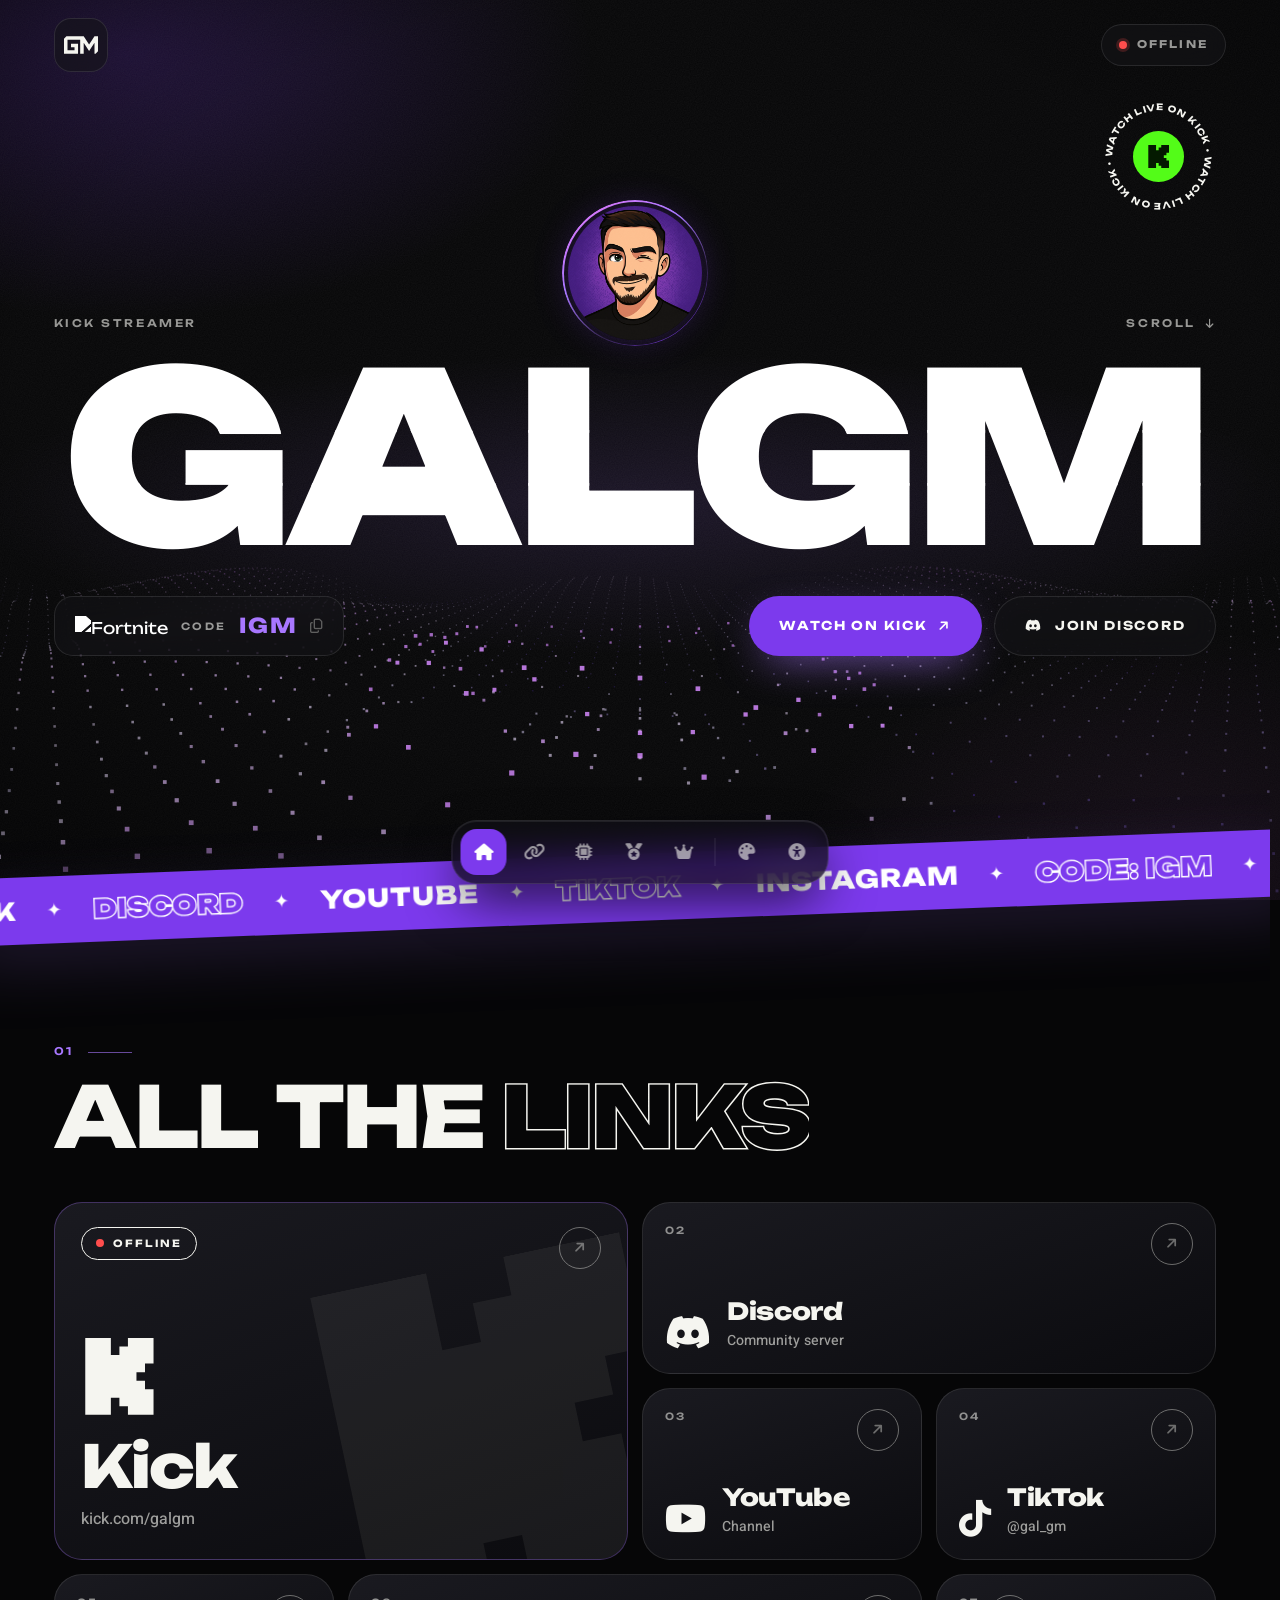
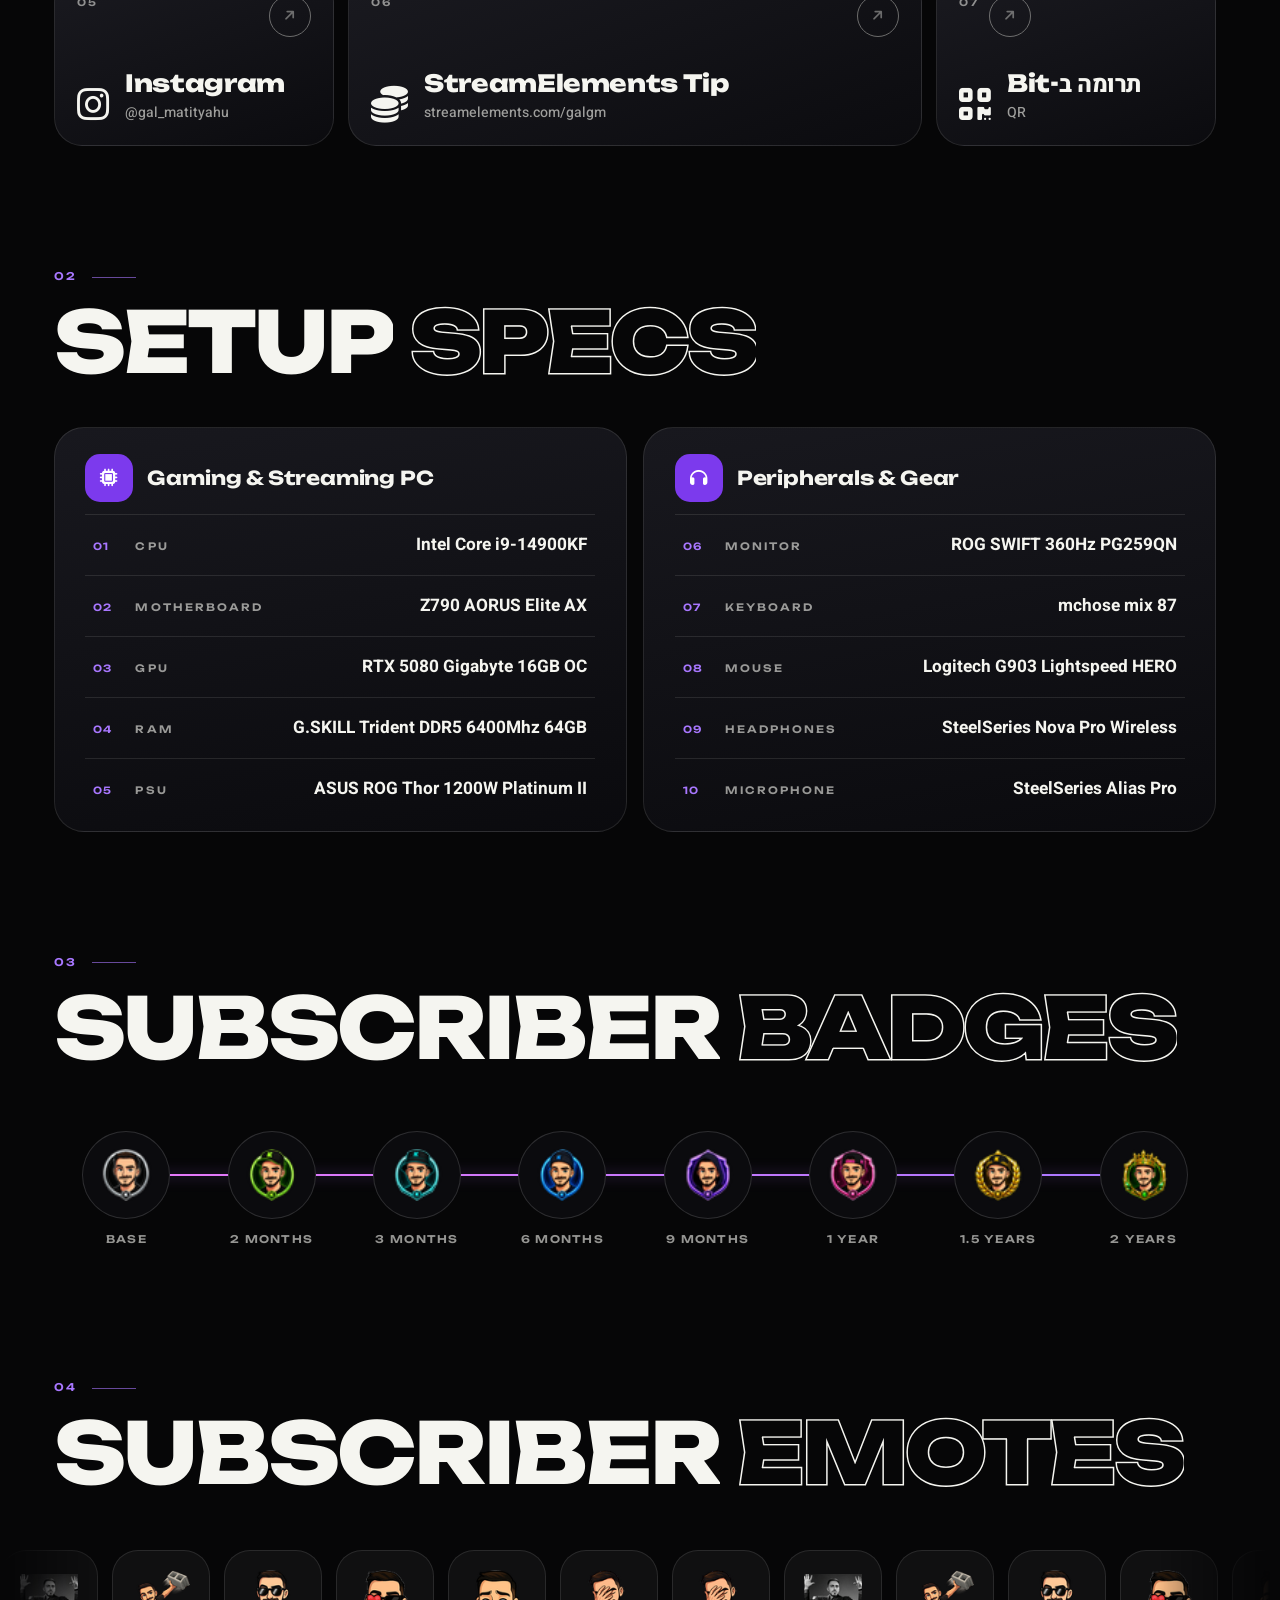
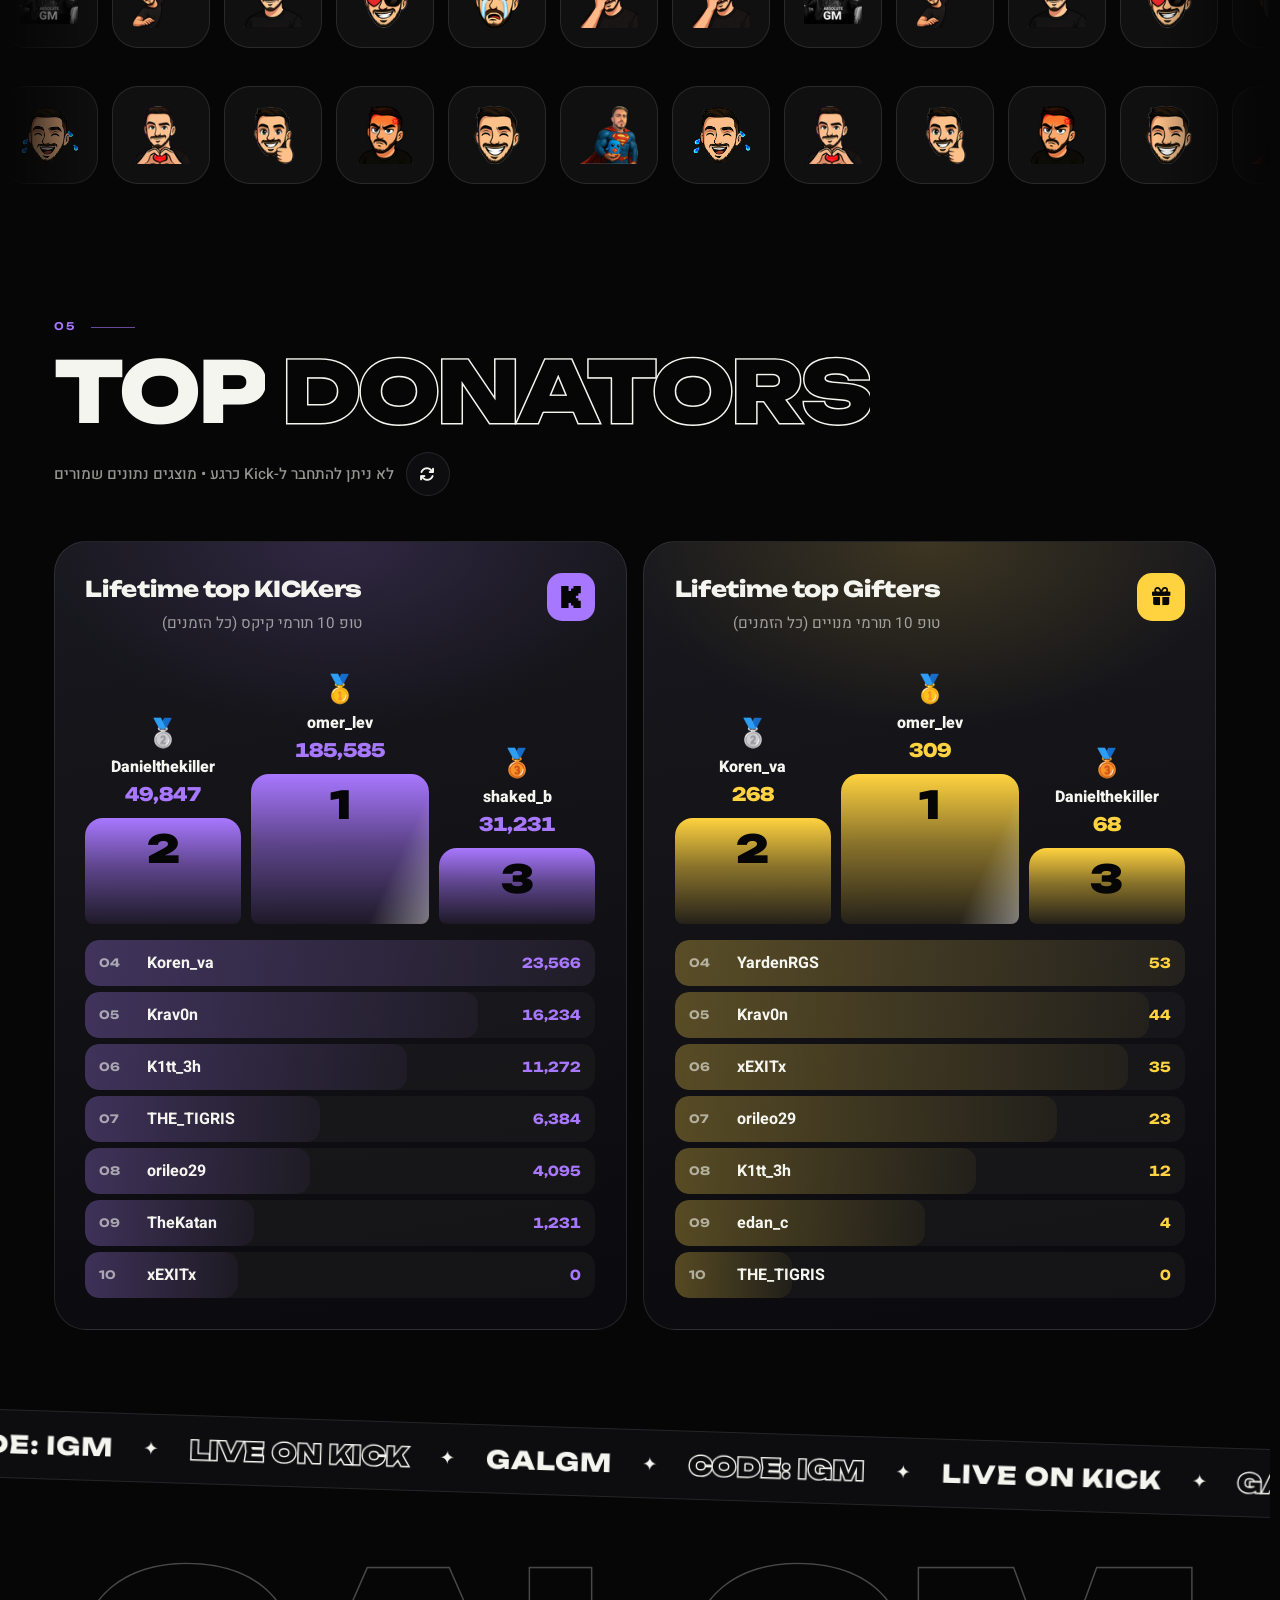
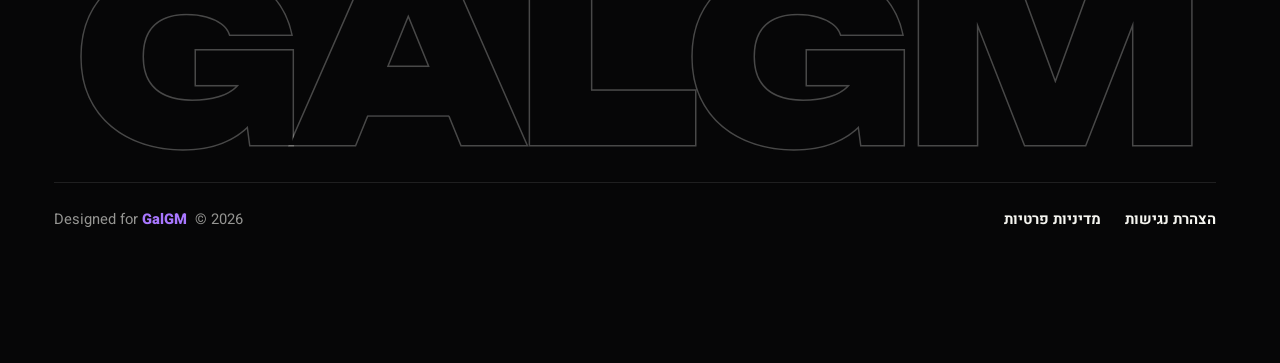
==== index.html @ 5b5a0e8a "Use Kick's green for the spinning Kick badge The badge core and its hover color now use the same Kic" ====
<!DOCTYPE html>
<html lang="he" dir="ltr">
<head>
<meta charset="UTF-8">
<meta name="viewport" content="width=device-width, initial-scale=1.0, viewport-fit=cover">
<title>GalGM Links</title>
<meta name="description" content="כל הקישורים של GalGM במקום אחד: Kick, Discord, YouTube, TikTok, Instagram, תרומות, ה-Setup וטבלת התורמים.">
<meta name="theme-color" content="#060607">
<script>
/* קובע לפני הציור הראשון איזו פתיחה תוצג:
   full  – פתיחה מלאה (כניסה ראשונה בסשן, או ‎?intro‎ בכתובת)
   quick – כניסה מהירה (חזרה לדף באותו סשן)
   none  – בלי פתיחה (עצירת אנימציות / הפחתת תנועה, או ‎?nointro‎ בכתובת) */
(function () {
  var d = document.documentElement, mode = 'full';
  try {
    var q = location.search;
    // ב-Windows הרבה מכבים "אפקטי הנפשה" רק בשביל מהירות, ולכן שם האתר נשאר מונפש.
    // במערכות אחרות (iOS, macOS, Android) מכבדים את הבקשה להפחתת תנועה.
    var reduce = window.matchMedia && matchMedia('(prefers-reduced-motion: reduce)').matches && !/Windows/i.test(navigator.userAgent);
    var noAnim = false;   // "עצירת אנימציות" שנבחרה בתפריט הנגישות נשמרת בין ביקורים
    try { noAnim = localStorage.getItem('gmNoAnim') === '1'; } catch (e2) {}
    var seen = sessionStorage.getItem('gmIntroSeen') === '1';
    if (reduce) d.className += ' reduce-motion';
    if (/[?&]nointro\b/.test(q) || reduce || noAnim) mode = 'none';
    else if (/[?&]intro\b/.test(q) || !seen) mode = 'full';
    else mode = 'quick';
  } catch (e) {}
  d.setAttribute('data-intro', mode);
  d.className += ' js' + (mode === 'none' ? '' : ' pre');

  /* ערכת הצבע: ‎?theme=purple‎ או ‎?theme=lime‎ בכתובת, אחרת הבחירה השמורה (כפתור הצבע ב-dock),
     אחרת ברירת המחדל. כדי להחליף ברירת מחדל משנים את המילה כאן למטה. */
  var theme = 'purple';
  try {
    var tm = /[?&]theme=(purple|lime)\b/.exec(location.search);
    var saved = localStorage.getItem('gmTheme2');
    if (tm) theme = tm[1];
    else if (saved === 'purple' || saved === 'lime') theme = saved;
  } catch (e) {}
  d.setAttribute('data-theme', theme);
})();
</script>
<link rel="icon" type="image/png" sizes="64x64" href="[data-uri]">
<link rel="apple-touch-icon" href="[data-uri]">

<!-- Google Analytics (ניתן לעדכן מזהה לפי הצורך) -->
<!--
<script async src="https://www.googletagmanager.com/gtag/js?id=G-XXXXXXXXXX"></script>
<script>
  window.dataLayer = window.dataLayer || [];
  function gtag(){dataLayer.push(arguments);}
  gtag('js', new Date());
  gtag('config', 'G-XXXXXXXXXX');
</script>
-->

<link rel="preconnect" href="https://fonts.googleapis.com">
<link rel="preconnect" href="https://fonts.gstatic.com" crossorigin>
<link rel="stylesheet" href="https://fonts.googleapis.com/css2?family=Heebo:wght@400;500;700;800;900&family=Unbounded:wght@200..900&display=swap">
<link rel="stylesheet" href="https://cdnjs.cloudflare.com/ajax/libs/font-awesome/6.4.0/css/all.min.css">
<link rel="stylesheet" href="style.css?v=8">
</head>
<body>

<a class="skip-link" href="#links">דלגו לתוכן</a>

<!-- ═══════════════ INTRO – פתיחה ═══════════════ -->
<div class="intro" id="intro" aria-hidden="true">
  <!-- מסך כהה עם "חלון" בצורת הלוגו – בסוף הפתיחה החלון גדל וחושף את האתר -->
  <svg class="intro-veil" width="100%" height="100%" focusable="false">
    <defs>
      <mask id="gmHole" maskUnits="userSpaceOnUse" x="0" y="0" width="100%" height="100%">
        <rect width="100%" height="100%" fill="#fff"/>
        <path id="gmHolePath" fill="#000" transform="scale(0)" d="M9 0H73L93 30L113 0H126V55L117 64H113V24L93 54L73 24V64H60V13H13V51H39V40H26V27H52V64H0V9Z"/>
      </mask>
    </defs>
    <rect width="100%" height="100%" fill="#060607" mask="url(#gmHole)"/>
    <path id="gmHoleGlow" class="veil-edge veil-glow" transform="scale(0)" d="M9 0H73L93 30L113 0H126V55L117 64H113V24L93 54L73 24V64H60V13H13V51H39V40H26V27H52V64H0V9Z"/>
    <path id="gmHoleEdge" class="veil-edge" transform="scale(0)" d="M9 0H73L93 30L113 0H126V55L117 64H113V24L93 54L73 24V64H60V13H13V51H39V40H26V27H52V64H0V9Z"/>
  </svg>
  <div class="intro-ui">
    <span class="intro-tl label">GALGM — LINK HUB</span>
    <span class="intro-tr label" id="introState">LOADING</span>
    <span class="intro-skip">לחצו כדי לדלג</span>
  </div>
  <div class="intro-stage">
    <svg class="intro-art" id="introArt" viewBox="0 0 126 64" focusable="false">
      <defs>
        <mask id="gmDraw" maskUnits="userSpaceOnUse" x="-8" y="-8" width="142" height="80">
          <path class="gm-trace gm-t1" pathLength="100" d="M24 33.5H45.5V57.5H6.5V6.5H66.5L93 42L119.5 6.5V66"/>
          <path class="gm-trace gm-t2" pathLength="100" d="M66.5 10V66"/>
        </mask>
        <clipPath id="gmClip"><path d="M9 0H73L93 30L113 0H126V55L117 64H113V24L93 54L73 24V64H60V13H13V51H39V40H26V27H52V64H0V9Z"/></clipPath>
      </defs>
      <path class="gm-ghost" pathLength="100" d="M9 0H73L93 30L113 0H126V55L117 64H113V24L93 54L73 24V64H60V13H13V51H39V40H26V27H52V64H0V9Z"/>
      <g mask="url(#gmDraw)"><path class="gm-fill" d="M9 0H73L93 30L113 0H126V55L117 64H113V24L93 54L73 24V64H60V13H13V51H39V40H26V27H52V64H0V9Z"/></g>
      <g clip-path="url(#gmClip)"><rect class="gm-sweep" x="-40" y="-10" width="210" height="84"/></g>
    </svg>
    <div class="intro-meter"><i class="intro-line"><b></b></i><span class="intro-count"><span id="introCount">0</span>%</span></div>
  </div>
</div>

<div class="progress" aria-hidden="true"><b></b></div>
<div class="cursor" id="cursor" aria-hidden="true"><span></span></div>

<!-- ═══════════════ פס עליון ═══════════════ -->
<header class="bar">
  <a class="brand" href="#top" aria-label="GalGM – חזרה לראש הדף" data-magnet>
    <svg viewBox="0 0 126 64" aria-hidden="true"><path d="M9 0H73L93 30L113 0H126V55L117 64H113V24L93 54L73 24V64H60V13H13V51H39V40H26V27H52V64H0V9Z"/></svg>
  </a>
  <a id="kickStatusBadge" class="live-chip offline" data-live-badge href="https://kick.com/galgm" target="_blank" rel="noopener noreferrer" aria-label="Kick Live Status" title="GalGM is OFFLINE">
    <span class="dot"></span><span data-live-text>OFFLINE</span>
  </a>
</header>

<main id="top">

  <!-- ═══════════════ HERO ═══════════════ -->
  <section class="hero" data-section="top">
    <div class="hero-kicker" data-enter style="--e:0">
      <span class="label">Kick streamer</span>
      <span class="wm-avatar">
        <span class="avatar" id="avatar">
          <img src="Backgrounds/profile.webp?v=2" alt="תמונת הפרופיל של GalGM" draggable="false">
          <span class="avatar-tag" aria-hidden="true">LIVE</span>
        </span>
      </span>
      <span class="label scroll-hint">Scroll <i class="fa-solid fa-arrow-down" aria-hidden="true"></i></span>
    </div>

    <h1 class="wordmark" id="wordmark" aria-label="GalGM">
      <span class="wm-l" data-l="G" style="--i:0" aria-hidden="true">G</span>
      <span class="wm-l" data-l="A" style="--i:1" aria-hidden="true">A</span>
      <span class="wm-l" data-l="L" style="--i:2" aria-hidden="true">L</span>
      <span class="wm-l" data-l="G" style="--i:3" aria-hidden="true">G</span>
      <span class="wm-l" data-l="M" style="--i:4" aria-hidden="true">M</span>
    </h1>

    <div class="hero-row">
      <button class="code-chip" id="codeChip" type="button" data-enter style="--e:1" data-cursor="COPY" aria-label="העתקת קוד היוצר IGM">
        <img src="https://upload.wikimedia.org/wikipedia/commons/0/0e/FortniteLogo.svg" alt="Fortnite" onerror="this.onerror=null; this.src='https://cdn2.unrealengine.com/fn-logo-fn-horizontal-logo-lockup-1920x1080-607218671.png';">
        <span class="code-k">CODE</span>
        <span class="code-v">IGM</span>
        <i class="fa-regular fa-copy" aria-hidden="true"></i>
      </button>
      <div class="hero-cta" data-enter style="--e:2">
        <a class="btn btn-primary" href="https://kick.com/galgm" target="_blank" rel="noopener noreferrer" data-magnet>
          <span>Watch on Kick</span><i class="fa-solid fa-arrow-right go" aria-hidden="true"></i>
        </a>
        <a class="btn btn-ghost" href="https://discord.com/invite/9tFsVqe5SB" target="_blank" rel="noopener noreferrer" data-magnet style="--c:#5865f2">
          <i class="fa-brands fa-discord" aria-hidden="true"></i><span>Join Discord</span>
        </a>
      </div>
    </div>

    <a class="spin-badge" href="https://kick.com/galgm" target="_blank" rel="noopener noreferrer" aria-label="Watch live on Kick" data-enter style="--e:4">
      <svg class="ring" viewBox="0 0 200 200" aria-hidden="true">
        <defs><path id="spinPath" d="M100,100 m-80,0 a80,80 0 1,1 160,0 a80,80 0 1,1 -160,0"/></defs>
        <text><textPath href="#spinPath" textLength="496">WATCH LIVE ON KICK • WATCH LIVE ON KICK • </textPath></text>
      </svg>
      <span class="core"><svg viewBox="0 0 24 24" aria-hidden="true"><path d="M1.333 0h8v5.333H12V2.667h2.667V0h8v8H20v2.667h-2.667v2.666H20V16h2.667v8h-8v-2.667H12v-2.666H9.333V24h-8Z"/></svg></span>
    </a>
  </section>

  <!-- הסרט הנע -->
  <div class="tape" id="tape" aria-hidden="true">
    <div class="tape-track">
      <span>KICK</span><i>✦</i><span class="o">DISCORD</span><i>✦</i><span>YOUTUBE</span><i>✦</i><span class="o">TIKTOK</span><i>✦</i><span>INSTAGRAM</span><i>✦</i><span class="o">CODE: IGM</span><i>✦</i>
      <span>KICK</span><i>✦</i><span class="o">DISCORD</span><i>✦</i><span>YOUTUBE</span><i>✦</i><span class="o">TIKTOK</span><i>✦</i><span>INSTAGRAM</span><i>✦</i><span class="o">CODE: IGM</span><i>✦</i>
      <span>KICK</span><i>✦</i><span class="o">DISCORD</span><i>✦</i><span>YOUTUBE</span><i>✦</i><span class="o">TIKTOK</span><i>✦</i><span>INSTAGRAM</span><i>✦</i><span class="o">CODE: IGM</span><i>✦</i>
      <span>KICK</span><i>✦</i><span class="o">DISCORD</span><i>✦</i><span>YOUTUBE</span><i>✦</i><span class="o">TIKTOK</span><i>✦</i><span>INSTAGRAM</span><i>✦</i><span class="o">CODE: IGM</span><i>✦</i>
    </div>
  </div>

  <!-- ═══════════════ 01 · LINKS ═══════════════ -->
  <section class="sec" id="links" data-section="links">
    <div class="sec-head">
      <div class="sec-idx label" data-reveal>01</div>
      <h2 class="sec-title split" data-reveal="split">All the <span class="o">links</span></h2>
    </div>

    <div class="bento">
      <!-- Kick -->
      <a class="tile tile-kick" href="https://kick.com/galgm" target="_blank" rel="noopener noreferrer" style="--c:#53fc18; --ct:#041a00; --d:0" data-reveal data-cursor="WATCH">
        <span class="tile-flood" aria-hidden="true"></span>
        <span class="tile-top">
          <span class="tile-state"><span class="dot"></span><span data-live-text>OFFLINE</span></span>
          <span class="tile-arrow" aria-hidden="true"><i class="fa-solid fa-arrow-right"></i></span>
        </span>
        <span class="tile-body">
          <span class="tile-icon"><svg viewBox="0 0 24 24" role="img" aria-label="Kick Logo"><path d="M1.333 0h8v5.333H12V2.667h2.667V0h8v8H20v2.667h-2.667v2.666H20V16h2.667v8h-8v-2.667H12v-2.666H9.333V24h-8Z"/></svg></span>
          <span class="tile-txt"><span class="tile-name">Kick</span><span class="tile-sub">kick.com/galgm</span></span>
        </span>
      </a>

      <!-- Discord -->
      <a class="tile tile-discord" href="https://discord.com/invite/9tFsVqe5SB" target="_blank" rel="noopener noreferrer" style="--c:#5865f2; --ct:#ffffff; --d:80" data-reveal data-cursor="JOIN">
        <span class="tile-flood" aria-hidden="true"></span>
        <span class="tile-top"><span class="tile-idx">02</span><span class="tile-arrow" aria-hidden="true"><i class="fa-solid fa-arrow-right"></i></span></span>
        <span class="tile-body">
          <span class="tile-icon"><i class="fa-brands fa-discord" aria-hidden="true"></i></span>
          <span class="tile-txt"><span class="tile-name">Discord</span><span class="tile-sub">Community server</span></span>
        </span>
      </a>

      <!-- YouTube -->
      <a class="tile" href="https://www.youtube.com/channel/UCcJ5qxnWG6MOqK3vnz0-31g" target="_blank" rel="noopener noreferrer" style="--c:#ff0033; --ct:#ffffff; --d:160" data-reveal data-cursor="OPEN">
        <span class="tile-flood" aria-hidden="true"></span>
        <span class="tile-top"><span class="tile-idx">03</span><span class="tile-arrow" aria-hidden="true"><i class="fa-solid fa-arrow-right"></i></span></span>
        <span class="tile-body">
          <span class="tile-icon"><i class="fa-brands fa-youtube" aria-hidden="true"></i></span>
          <span class="tile-txt"><span class="tile-name">YouTube</span><span class="tile-sub">Channel</span></span>
        </span>
      </a>

      <!-- TikTok -->
      <a class="tile" href="https://www.tiktok.com/@gal_gm" target="_blank" rel="noopener noreferrer" style="--c:#25f4ee; --ct:#060607; --d:240" data-reveal data-cursor="OPEN">
        <span class="tile-flood" aria-hidden="true"></span>
        <span class="tile-top"><span class="tile-idx">04</span><span class="tile-arrow" aria-hidden="true"><i class="fa-solid fa-arrow-right"></i></span></span>
        <span class="tile-body">
          <span class="tile-icon"><i class="fa-brands fa-tiktok" aria-hidden="true"></i></span>
          <span class="tile-txt"><span class="tile-name">TikTok</span><span class="tile-sub">@gal_gm</span></span>
        </span>
      </a>

      <!-- Instagram -->
      <a class="tile" href="https://www.instagram.com/gal_matityahu/" target="_blank" rel="noopener noreferrer" style="--c:#e1306c; --ct:#ffffff; --d:120" data-reveal data-cursor="OPEN">
        <span class="tile-flood" aria-hidden="true" style="background:linear-gradient(45deg,#f09433,#e6683c 25%,#dc2743 50%,#cc2366 75%,#bc1888)"></span>
        <span class="tile-top"><span class="tile-idx">05</span><span class="tile-arrow" aria-hidden="true"><i class="fa-solid fa-arrow-right"></i></span></span>
        <span class="tile-body">
          <span class="tile-icon"><i class="fa-brands fa-instagram" aria-hidden="true"></i></span>
          <span class="tile-txt"><span class="tile-name">Instagram</span><span class="tile-sub">@gal_matityahu</span></span>
        </span>
      </a>

      <!-- StreamElements Tip -->
      <a class="tile tile-tip" href="https://streamelements.com/galgm/tip" target="_blank" rel="noopener noreferrer" style="--c:#ffab1a; --ct:#060607; --d:200" data-reveal data-cursor="TIP">
        <span class="tile-flood" aria-hidden="true"></span>
        <span class="tile-top"><span class="tile-idx">06</span><span class="tile-arrow" aria-hidden="true"><i class="fa-solid fa-arrow-right"></i></span></span>
        <span class="tile-body">
          <span class="tile-icon"><i class="fa-solid fa-coins" aria-hidden="true"></i></span>
          <span class="tile-txt"><span class="tile-name">StreamElements Tip</span><span class="tile-sub">streamelements.com/galgm</span></span>
        </span>
      </a>

      <!-- Bit Donation -->
      <button class="tile" type="button" id="bitOpen" style="--c:#00e5ff; --ct:#060607; --d:280" data-reveal data-cursor="SCAN" aria-label="תרומה ב-Bit לגל מתתיהו">
        <span class="tile-flood" aria-hidden="true"></span>
        <span class="tile-top"><span class="tile-idx">07</span><span class="tile-arrow" aria-hidden="true"><i class="fa-solid fa-arrow-right"></i></span></span>
        <span class="tile-body">
          <span class="tile-icon"><i class="fa-solid fa-qrcode" aria-hidden="true"></i></span>
          <span class="tile-txt"><span class="tile-name" dir="rtl" lang="he">תרומה ב-Bit</span><span class="tile-sub">QR</span></span>
        </span>
      </button>
    </div>
  </section>

  <!-- ═══════════════ 02 · SETUP SPECS ═══════════════ -->
  <section class="sec" id="setup" data-section="setup">
    <div class="sec-head">
      <div class="sec-idx label" data-reveal>02</div>
      <h2 class="sec-title split" data-reveal="split">Setup <span class="o">specs</span></h2>
    </div>

    <div class="specs">
      <article class="spec-card" data-reveal style="--d:0">
        <header>
          <span class="spec-ic"><i class="fa-solid fa-microchip" aria-hidden="true"></i></span>
          <h3>Gaming &amp; Streaming PC</h3>
        </header>
        <ol class="spec-list">
          <li><span class="spec-n">01</span><span class="spec-k">CPU</span><span class="spec-v">Intel Core i9-14900KF</span></li>
          <li><span class="spec-n">02</span><span class="spec-k">Motherboard</span><span class="spec-v">Z790 AORUS Elite AX</span></li>
          <li><span class="spec-n">03</span><span class="spec-k">GPU</span><span class="spec-v">RTX 5080 Gigabyte 16GB OC</span></li>
          <li><span class="spec-n">04</span><span class="spec-k">RAM</span><span class="spec-v">G.SKILL Trident DDR5 6400Mhz 64GB</span></li>
          <li><span class="spec-n">05</span><span class="spec-k">PSU</span><span class="spec-v">ASUS ROG Thor 1200W Platinum II</span></li>
        </ol>
      </article>

      <article class="spec-card" data-reveal style="--d:120">
        <header>
          <span class="spec-ic"><i class="fa-solid fa-headphones" aria-hidden="true"></i></span>
          <h3>Peripherals &amp; Gear</h3>
        </header>
        <ol class="spec-list">
          <li><span class="spec-n">06</span><span class="spec-k">Monitor</span><span class="spec-v">ROG SWIFT 360Hz PG259QN</span></li>
          <li><span class="spec-n">07</span><span class="spec-k">Keyboard</span><span class="spec-v">mchose mix 87</span></li>
          <li><span class="spec-n">08</span><span class="spec-k">Mouse</span><span class="spec-v">Logitech G903 Lightspeed HERO</span></li>
          <li><span class="spec-n">09</span><span class="spec-k">Headphones</span><span class="spec-v">SteelSeries Nova Pro Wireless</span></li>
          <li><span class="spec-n">10</span><span class="spec-k">Microphone</span><span class="spec-v">SteelSeries Alias Pro</span></li>
        </ol>
      </article>
    </div>
  </section>

  <!-- ═══════════════ 03 · SUBSCRIBER BADGES ═══════════════ -->
  <section class="sec" id="perks" data-section="perks">
    <div class="sec-head">
      <div class="sec-idx label" data-reveal>03</div>
      <h2 class="sec-title split" data-reveal="split">Subscriber <span class="o">badges</span></h2>
    </div>

    <div class="path" data-reveal="path">
      <ol class="path-nodes">
        <li style="--n:0"><span class="node"><img src="Subscriber%20badges/M1.png" alt="Base" loading="lazy" draggable="false"></span><span class="node-t">Base</span></li>
        <li style="--n:1"><span class="node"><img src="Subscriber%20badges/M2.png" alt="2 Months" loading="lazy" draggable="false"></span><span class="node-t">2 Months</span></li>
        <li style="--n:2"><span class="node"><img src="Subscriber%20badges/M3.png" alt="3 Months" loading="lazy" draggable="false"></span><span class="node-t">3 Months</span></li>
        <li style="--n:3"><span class="node"><img src="Subscriber%20badges/M4.png" alt="6 Months" loading="lazy" draggable="false"></span><span class="node-t">6 Months</span></li>
        <li style="--n:4"><span class="node"><img src="Subscriber%20badges/M5.png" alt="9 Months" loading="lazy" draggable="false"></span><span class="node-t">9 Months</span></li>
        <li style="--n:5"><span class="node"><img src="Subscriber%20badges/M6.png" alt="1 Year" loading="lazy" draggable="false"></span><span class="node-t">1 Year</span></li>
        <li style="--n:6"><span class="node"><img src="Subscriber%20badges/M7.png" alt="1.5 Years" loading="lazy" draggable="false"></span><span class="node-t">1.5 Years</span></li>
        <li style="--n:7"><span class="node"><img src="Subscriber%20badges/M8.png" alt="2 Years" loading="lazy" draggable="false"></span><span class="node-t">2 Years</span></li>
      </ol>
    </div>
  </section>

  <!-- ═══════════════ 04 · SUBSCRIBER EMOTES ═══════════════ -->
  <section class="sec" id="emotes">
    <div class="sec-head">
      <div class="sec-idx label" data-reveal>04</div>
      <h2 class="sec-title split" data-reveal="split">Subscriber <span class="o">emotes</span></h2>
    </div>

    <div class="emotes" id="emotesContainer" data-reveal>
      <div class="emote-row">
        <div class="emote-track">
          <span class="emote" title="Emote 1"><img src="Subscriber%20emotes/1.png" alt="Emote 1" loading="lazy" draggable="false"></span>
          <span class="emote" title="Emote 2"><img src="Subscriber%20emotes/2.png" alt="Emote 2" loading="lazy" draggable="false"></span>
          <span class="emote" title="Emote 3"><img src="Subscriber%20emotes/3.png" alt="Emote 3" loading="lazy" draggable="false"></span>
          <span class="emote" title="Emote 4"><img src="Subscriber%20emotes/4.png" alt="Emote 4" loading="lazy" draggable="false"></span>
          <span class="emote" title="Emote 5"><img src="Subscriber%20emotes/5.png" alt="Emote 5" loading="lazy" draggable="false"></span>
          <span class="emote" title="Emote 6"><img src="Subscriber%20emotes/6.png" alt="Emote 6" loading="lazy" draggable="false"></span>
          <span class="emote" title="Emote 7"><img src="Subscriber%20emotes/7.png" alt="Emote 7" loading="lazy" draggable="false"></span>
        </div>
      </div>
      <div class="emote-row rev">
        <div class="emote-track">
          <span class="emote" title="Emote 8 (Animated)"><img src="Subscriber%20emotes/8.gif" alt="Emote 8" loading="lazy" draggable="false"></span>
          <span class="emote" title="Emote 9"><img src="Subscriber%20emotes/9.png" alt="Emote 9" loading="lazy" draggable="false"></span>
          <span class="emote" title="Emote 10"><img src="Subscriber%20emotes/10.png" alt="Emote 10" loading="lazy" draggable="false"></span>
          <span class="emote" title="Emote 11"><img src="Subscriber%20emotes/11.png" alt="Emote 11" loading="lazy" draggable="false"></span>
          <span class="emote" title="Emote 12"><img src="Subscriber%20emotes/12.png" alt="Emote 12" loading="lazy" draggable="false"></span>
          <span class="emote" title="Emote 13"><img src="Subscriber%20emotes/13.png" alt="Emote 13" loading="lazy" draggable="false"></span>
        </div>
      </div>
    </div>
  </section>

  <!-- ═══════════════ 05 · TOP DONATORS ═══════════════ -->
  <section class="sec" id="donators" data-section="donators">
    <div class="sec-head sec-head-row">
      <div>
        <div class="sec-idx label" data-reveal>05</div>
        <h2 class="sec-title split" data-reveal="split">Top <span class="o">donators</span></h2>
      </div>
      <div class="fame-status" data-reveal>
        <button type="button" class="refresh" id="donatorsRefresh" title="רענון נתונים" aria-label="רענון נתונים">
          <i class="fa-solid fa-arrows-rotate" id="donatorsRefreshIcon" aria-hidden="true"></i>
        </button>
        <span id="donatorsUpdateStatus">מתעדכן בזמן אמת מ-Kick</span>
      </div>
    </div>

    <div class="boards">
      <!-- Lifetime top KICKers -->
      <article class="board board-kicks" data-reveal="board" data-board="kicks">
        <header class="board-head">
          <div>
            <h3>Lifetime top KICKers</h3>
            <p dir="rtl" lang="he">טופ 10 תורמי קיקס (כל הזמנים)</p>
          </div>
          <span class="board-ic" aria-hidden="true"><svg viewBox="0 0 24 24"><path d="M1.333 0h8v5.333H12V2.667h2.667V0h8v8H20v2.667h-2.667v2.666H20V16h2.667v8h-8v-2.667H12v-2.666H9.333V24h-8Z"/></svg></span>
        </header>
        <div class="podium" id="kicksPodium"><div class="skel" style="grid-column:1/-1"></div></div>
        <ol class="rank-list" id="kicksList" start="4"></ol>
      </article>

      <!-- Lifetime top Gifters -->
      <article class="board board-gifts" data-reveal="board" data-board="gifts">
        <header class="board-head">
          <div>
            <h3>Lifetime top Gifters</h3>
            <p dir="rtl" lang="he">טופ 10 תורמי מנויים (כל הזמנים)</p>
          </div>
          <span class="board-ic" aria-hidden="true"><i class="fa-solid fa-gift"></i></span>
        </header>
        <div class="podium" id="giftsPodium"><div class="skel" style="grid-column:1/-1"></div></div>
        <ol class="rank-list" id="giftsList" start="4"></ol>
      </article>
    </div>
  </section>
</main>

<!-- סרט נע שני (הפוך) -->
<div class="tape rev" aria-hidden="true">
  <div class="tape-track">
    <span>CODE: IGM</span><i>✦</i><span class="o">LIVE ON KICK</span><i>✦</i><span>GALGM</span><i>✦</i><span class="o">CODE: IGM</span><i>✦</i><span>LIVE ON KICK</span><i>✦</i><span class="o">GALGM</span><i>✦</i>
    <span>CODE: IGM</span><i>✦</i><span class="o">LIVE ON KICK</span><i>✦</i><span>GALGM</span><i>✦</i><span class="o">CODE: IGM</span><i>✦</i><span>LIVE ON KICK</span><i>✦</i><span class="o">GALGM</span><i>✦</i>
    <span>CODE: IGM</span><i>✦</i><span class="o">LIVE ON KICK</span><i>✦</i><span>GALGM</span><i>✦</i><span class="o">CODE: IGM</span><i>✦</i><span>LIVE ON KICK</span><i>✦</i><span class="o">GALGM</span><i>✦</i>
    <span>CODE: IGM</span><i>✦</i><span class="o">LIVE ON KICK</span><i>✦</i><span>GALGM</span><i>✦</i><span class="o">CODE: IGM</span><i>✦</i><span>LIVE ON KICK</span><i>✦</i><span class="o">GALGM</span><i>✦</i>
  </div>
</div>

<!-- ═══════════════ FOOTER ═══════════════ -->
<footer class="foot">
  <div class="foot-big" aria-hidden="true" data-reveal>GALGM</div>
  <div class="foot-row">
    <div class="foot-credit">Designed for <b>GalGM</b>&nbsp;&nbsp;© 2026</div>
    <nav class="foot-links" aria-label="קישורים משפטיים">
      <a href="accessibility.html">הצהרת נגישות</a>
      <a href="privacy.html">מדיניות פרטיות</a>
    </nav>
  </div>
</footer>

<!-- ═══════════════ DOCK – ניווט צף ═══════════════ -->
<nav class="dock" id="dock" aria-label="ניווט באתר">
  <a class="dock-i is-active" href="#top" data-target="top" data-tip="HOME" aria-label="ראש הדף"><i class="fa-solid fa-house" aria-hidden="true"></i></a>
  <a class="dock-i" href="#links" data-target="links" data-tip="LINKS" aria-label="קישורים"><i class="fa-solid fa-link" aria-hidden="true"></i></a>
  <a class="dock-i" href="#setup" data-target="setup" data-tip="SETUP" aria-label="Setup Specs"><i class="fa-solid fa-microchip" aria-hidden="true"></i></a>
  <a class="dock-i" href="#perks" data-target="perks" data-tip="SUB PERKS" aria-label="Subscriber Badges &amp; Emotes"><i class="fa-solid fa-medal" aria-hidden="true"></i></a>
  <a class="dock-i" href="#donators" data-target="donators" data-tip="DONATORS" aria-label="Top Donators"><i class="fa-solid fa-crown" aria-hidden="true"></i></a>
  <span class="dock-sep" aria-hidden="true"></span>
  <button class="dock-i" id="themeToggle" type="button" data-tip="COLOR" aria-label="החלפת צבע האתר: סגול או ירוק" title="החלפת צבע"><i class="fa-solid fa-palette" aria-hidden="true"></i></button>
  <button class="dock-i" id="accessibilityOpen" type="button" data-tip="נגישות" aria-label="פתיחת כלי נגישות" title="כלי נגישות"><i class="fa-solid fa-universal-access" aria-hidden="true"></i></button>
</nav>

<!-- ═══════════════ תפריט נגישות ═══════════════ -->
<div class="accessibility-panel" id="accessibilityPanel" aria-label="כלי נגישות">
  <div class="accessibility-header">
    <div class="accessibility-title">כלי נגישות</div>
    <button class="accessibility-close" id="accessibilityClose" aria-label="סגירת כלי נגישות">×</button>
  </div>
  <div class="accessibility-content">
    <div class="accessibility-section-title">טקסט וקריאה</div>
    <div class="accessibility-grid">
      <button class="accessibility-item" data-action="text-to-speech"><div class="accessibility-icon">🔊</div><div class="accessibility-label">הקראת טקסט</div></button>
      <button class="accessibility-item" data-action="large-text"><div class="accessibility-icon">A⁺</div><div class="accessibility-label">הגדלת טקסט</div></button>
      <button class="accessibility-item" data-action="line-spacing"><div class="accessibility-icon">☰</div><div class="accessibility-label">מרווח שורות</div></button>
      <button class="accessibility-item" data-action="readable-font"><div class="accessibility-icon">T</div><div class="accessibility-label">גופן קריא</div></button>
      <button class="accessibility-item" data-action="letter-spacing"><div class="accessibility-icon">#</div><div class="accessibility-label">ריווח אותיות</div></button>
      <button class="accessibility-item" data-action="headings"><div class="accessibility-icon">H</div><div class="accessibility-label">הדגשת כותרות</div></button>
      <button class="accessibility-item" data-action="links"><div class="accessibility-icon">🔗</div><div class="accessibility-label">הדגשת קישורים</div></button>
      <button class="accessibility-item" data-action="align"><div class="accessibility-icon">≡</div><div class="accessibility-label">יישור טקסט</div></button>
    </div>
    <div class="accessibility-section-title">צבע וניגודיות</div>
    <div class="accessibility-grid">
      <button class="accessibility-item" data-action="contrast"><div class="accessibility-icon">◐</div><div class="accessibility-label">ניגודיות</div></button>
      <button class="accessibility-item" data-action="invert"><div class="accessibility-icon">◑</div><div class="accessibility-label">היפוך צבעים</div></button>
      <button class="accessibility-item" data-action="grayscale"><div class="accessibility-icon">◯</div><div class="accessibility-label">גווני אפור</div></button>
      <button class="accessibility-item" data-action="saturation"><div class="accessibility-icon">◉</div><div class="accessibility-label">רוויה</div></button>
      <button class="accessibility-item" data-action="hide-images"><div class="accessibility-icon">▧</div><div class="accessibility-label">הסתרת תמונות</div></button>
    </div>
    <div class="accessibility-section-title">ניווט וסיוע</div>
    <div class="accessibility-grid">
      <button class="accessibility-item" data-action="big-cursor"><div class="accessibility-icon">↖</div><div class="accessibility-label">סמן גדול</div></button>
      <button class="accessibility-item" data-action="no-animation"><div class="accessibility-icon">▥</div><div class="accessibility-label">עצירת אנימציות</div></button>
      <button class="accessibility-item" data-action="reading-guide"><div class="accessibility-icon">↔</div><div class="accessibility-label">מדריך קריאה</div></button>
      <button class="accessibility-item" data-action="focus"><div class="accessibility-icon">⛶</div><div class="accessibility-label">הדגשת פוקוס</div></button>
      <button class="accessibility-item" data-action="reading-mask"><div class="accessibility-icon">▤</div><div class="accessibility-label">מסכת קריאה</div></button>
    </div>
    <button class="accessibility-reset" id="accessibilityReset">איפוס כל ההגדרות</button>
    <a class="accessibility-statement" href="accessibility.html">הצהרת נגישות</a>
  </div>
</div>
<div id="reading-guide"></div>
<div id="reading-mask"></div>
<div id="speechStatus" class="speech-status">🔊 הקראת טקסט פעילה</div>

<!-- ═══════════════ חלון Bit ═══════════════ -->
<div class="bit-modal-overlay" id="bitModalOverlay">
  <div class="bit-modal-card" role="dialog" aria-modal="true" aria-label="תרומה ב-Bit">
    <button type="button" class="bit-modal-close" id="bitClose" aria-label="סגירה">✕</button>
    <div class="bit-modal-title">
      <i class="fa-solid fa-qrcode" aria-hidden="true"></i> תרומה ב-Bit
    </div>
    <div class="bit-modal-desc">
      תשלום לגל מתתיהו • סרקו באמצעות אפליקציית bit
    </div>
    <img src="bit_donation.webp" alt="תשלום לגל מתתיהו ב-bit" class="bit-qr-img" draggable="false" loading="lazy">
  </div>
</div>

<div class="toast" id="toast" role="status" aria-live="polite"></div>

<script src="fx.js?v=4"></script>
<script src="app.js?v=7"></script>
</body>
</html>
---- style.css ----
/* ============================================================
   GalGM – LINK HUB
   style.css – כל העיצוב של דף הבית
   שחור + ליים + סגול, טיפוגרפיה ענקית, כרטיסי "בנטו" ותנועה.
   ============================================================ */

/* ───────────── 1. משתנים ובסיס ───────────── */
:root {
  --bg: #060607;
  --bg-2: #0d0d10;
  --ink: #f5f5f0;
  --mute: rgba(245, 245, 240, 0.6);
  --faint: rgba(245, 245, 240, 0.34);
  --line: rgba(255, 255, 255, 0.1);
  /* צבע ההדגשה נקבע לפי ערכת הצבע (data-theme על ה-html): סגול או ליים */
  --acc: #a877ff;          /* הדגשות: טקסט, קווים וזוהר */
  --acc-rgb: 168, 119, 255;
  --acc-fill: #7c3aed;     /* משטחים מלאים: כפתורים, הסרט הנע */
  --on-acc: #ffffff;       /* טקסט שיושב על משטח מלא */
  --acc2: #e879f9;
  --acc2-rgb: 232, 121, 249;
  --glow-rgb: 124, 58, 237;
  --gold: #ffd23f;
  --display: 'Unbounded', 'Heebo', system-ui, sans-serif;
  --text: 'Heebo', system-ui, -apple-system, 'Segoe UI', sans-serif;
  --ease: cubic-bezier(.2, .8, .2, 1);
  --expo: cubic-bezier(.76, 0, .24, 1);
  --spring: cubic-bezier(.3, 1.5, .4, 1);
  --pad: clamp(18px, 4.2vw, 64px);
  --max: 1280px;
}

html[data-theme="purple"] { --acc: #a877ff; --acc-rgb: 168, 119, 255; --acc-fill: #7c3aed; --on-acc: #ffffff; --acc2: #e879f9; --acc2-rgb: 232, 121, 249; --glow-rgb: 124, 58, 237; }
html[data-theme="lime"]   { --acc: #c6ff3d; --acc-rgb: 198, 255, 61;  --acc-fill: #c6ff3d; --on-acc: #060607; --acc2: #8b5cf6; --acc2-rgb: 139, 92, 246; --glow-rgb: 139, 92, 246; }

*, *::before, *::after { box-sizing: border-box; }

html {
  scroll-behavior: smooth;
  scroll-padding-top: 40px;
  -webkit-text-size-adjust: 100%;
  background: var(--bg);
  overflow-x: hidden;
  scrollbar-gutter: stable;
  scrollbar-width: thin;
  scrollbar-color: rgba(var(--acc-rgb), 0.55) #060607;
}
html.pre { overflow: hidden; }   /* בלי גלילה בזמן הפתיחה */
body {
  margin: 0;
  min-height: 100vh;
  background: transparent;   /* הרקע החי (fx.js) יושב מאחורי ה-body */
  color: var(--ink);
  font-family: var(--text);
  font-size: 1rem;
  line-height: 1.5;
  overflow-x: hidden;
  overflow-x: clip;   /* הסרטים הנעים רחבים מהמסך – חותכים אותם בלי לאפשר גלילה הצידה */
  -webkit-font-smoothing: antialiased;
}
img { max-width: 100%; display: block; -webkit-user-drag: none; }
a { color: inherit; text-decoration: none; }
button { font: inherit; color: inherit; background: none; border: 0; padding: 0; cursor: pointer; }
h1, h2, h3, p, ol, ul { margin: 0; }
ol, ul { padding: 0; list-style: none; }
::selection { background: var(--acc-fill); color: var(--on-acc); }
:focus-visible { outline: 2px solid var(--acc); outline-offset: 3px; }

.skip-link {
  position: fixed; top: 10px; right: 10px; z-index: 10000;
  padding: 10px 16px; border-radius: 12px;
  background: var(--acc-fill); color: var(--on-acc); font-weight: 800;
  transform: translateY(-200%);
}
.skip-link:focus { transform: none; }

/* תווית קטנה באותיות רחבות */
.label {
  font-family: var(--display);
  font-weight: 600;
  font-size: 0.66rem;
  letter-spacing: 0.24em;
  text-transform: uppercase;
  color: var(--mute);
}

/* ───────────── 2. חשיפה בגלילה ───────────── */
html.reveal-on [data-reveal]:not(.in) { opacity: 0; }
[data-reveal].in {
  animation: revealUp 0.95s var(--ease) backwards;
  animation-delay: calc(var(--d, 0) * 1ms);
}
@keyframes revealUp { from { opacity: 0; transform: translateY(36px); } }

/* כותרות שמתגלות מילה־מילה מתוך מסכה */
html.reveal-on [data-reveal="split"]:not(.in) { opacity: 1; }
[data-reveal="split"].in { animation: none; }
.split .w { display: inline-block; overflow: hidden; vertical-align: bottom; padding-bottom: 0.08em; margin-bottom: -0.08em; }
.split .w > span { display: inline-block; transition: transform 1.05s var(--expo); transition-delay: calc(var(--wi, 0) * 90ms); }
html.reveal-on .split:not(.in) .w > span { transform: translateY(115%); }

/* ───────────── 3. פס התקדמות, סמן וטוסט ───────────── */
.progress { position: fixed; top: 0; left: 0; right: 0; height: 3px; z-index: 80; pointer-events: none; }
.progress b { display: block; height: 100%; background: var(--acc); transform-origin: 0 50%; transform: scaleX(var(--p, 0)); box-shadow: 0 0 14px rgba(var(--acc-rgb), 0.8); }

.cursor { position: fixed; left: 0; top: 0; z-index: 9990; width: 0; height: 0; pointer-events: none; display: none; }
html.has-cursor .cursor { display: block; }
.cursor span {
  position: absolute; left: 0; top: 0;
  width: 34px; height: 34px; margin: -17px 0 0 -17px;
  border-radius: 50%;
  border: 1.5px solid rgba(245, 245, 240, 0.65);
  display: grid; place-items: center;
  font-family: var(--display); font-size: 0.56rem; font-weight: 800; letter-spacing: 0.14em;
  color: transparent; white-space: nowrap;
  transition: width 0.35s var(--ease), height 0.35s var(--ease), margin 0.35s var(--ease),
              background-color 0.3s ease, border-color 0.3s ease, color 0.2s ease, opacity 0.3s ease, transform 0.2s ease;
}
.cursor.is-link span { width: 56px; height: 56px; margin: -28px 0 0 -28px; border-color: var(--acc); background-color: rgba(var(--acc-rgb), 0.12); }
.cursor.is-label span { width: 86px; height: 86px; margin: -43px 0 0 -43px; background-color: var(--ink); border-color: var(--ink); color: #060607; }
.cursor.is-down span { transform: scale(0.82); }
.cursor.is-hidden span { opacity: 0; }
html.has-cursor .tile { cursor: none; }
body.access-big-cursor .cursor { display: none !important; }

.toast {
  position: fixed; left: 50%; bottom: 100px; z-index: 9000;
  transform: translate(-50%, 24px);
  padding: 12px 22px; border-radius: 999px;
  background: var(--acc-fill); color: var(--on-acc);
  font-weight: 800; font-size: 0.95rem; white-space: nowrap;
  direction: rtl;
  opacity: 0; pointer-events: none;
  box-shadow: 0 16px 44px -10px rgba(var(--acc-rgb), 0.7);
  transition: opacity 0.3s ease, transform 0.45s var(--spring);
}
.toast.show { opacity: 1; transform: translate(-50%, 0); }

/* ───────────── 4. הפס העליון ───────────── */
.bar {
  position: fixed; top: 0; left: 0; right: 0; z-index: 60;
  display: flex; align-items: center; justify-content: space-between;
  padding: 18px var(--pad);
  pointer-events: none;
  direction: ltr;
}
.bar > * { pointer-events: auto; }
.brand {
  display: grid; place-items: center;
  width: 54px; height: 54px; border-radius: 17px;
  background: rgba(20, 20, 24, 0.6);
  border: 1px solid var(--line);
  -webkit-backdrop-filter: blur(14px); backdrop-filter: blur(14px);
  transform: translate(var(--mgx, 0px), var(--mgy, 0px)) rotate(var(--rot, 0deg)) scale(var(--sc, 1));
  transition: transform 0.4s var(--spring), background-color 0.3s ease, border-color 0.3s ease;
}
.brand svg { width: 34px; height: 18px; overflow: visible; fill: var(--ink); transition: fill 0.3s ease; }
.brand:hover { --rot: -7deg; --sc: 1.07; background: var(--acc-fill); border-color: var(--acc-fill); }
.brand:hover svg { fill: var(--on-acc); }

.live-chip {
  display: inline-flex; align-items: center; gap: 10px;
  height: 42px; padding: 0 17px; border-radius: 999px;
  font-family: var(--display); font-weight: 700; font-size: 0.66rem; letter-spacing: 0.2em;
  color: var(--mute);
  background: rgba(20, 20, 24, 0.6);
  border: 1px solid var(--line);
  -webkit-backdrop-filter: blur(14px); backdrop-filter: blur(14px);
  user-select: none;
  transition: transform 0.35s var(--spring), background-color 0.3s ease, color 0.3s ease, border-color 0.3s ease;
}
.live-chip .dot { width: 8px; height: 8px; border-radius: 50%; background: #ff4d4d; box-shadow: 0 0 0 3px rgba(255, 77, 77, 0.2); }
.live-chip.offline { pointer-events: none; }
.live-chip.live { background: var(--acc-fill); border-color: var(--acc-fill); color: var(--on-acc); cursor: pointer; animation: livePulse 1.8s ease-out infinite; }
.live-chip.live .dot { background: #e5092a; box-shadow: none; animation: blink 1s steps(2, jump-none) infinite; }
.live-chip.live:hover { transform: scale(1.07); }
@keyframes livePulse {
  0%   { box-shadow: 0 0 0 0 rgba(var(--acc-rgb), 0.55); }
  100% { box-shadow: 0 0 0 16px rgba(var(--acc-rgb), 0); }
}
@keyframes blink { 0% { opacity: 1; } 100% { opacity: 0.2; } }

/* ───────────── 5. HERO ───────────── */
.hero {
  position: relative;
  min-height: 100vh; min-height: 100svh;
  display: flex; flex-direction: column; justify-content: center;
  padding: 112px var(--pad) 150px;
  direction: ltr;
}
.hero-kicker {
  display: grid; grid-template-columns: 1fr auto 1fr; align-items: end; gap: 16px;
  width: 100%; max-width: var(--max); margin: 0 auto clamp(10px, 2.4vh, 28px);
}
.hero-kicker > .label { padding-bottom: 8px; }
.hero-kicker > .label:first-child { justify-self: start; }
.hero-kicker .scroll-hint { display: inline-flex; align-items: center; gap: 10px; justify-self: end; }
.hero-kicker .scroll-hint i { animation: nudge 1.6s ease-in-out infinite; }
@keyframes nudge { 0%, 100% { transform: translateY(-2px); } 50% { transform: translateY(4px); } }

.wordmark {
  display: flex; justify-content: center; align-items: center;
  width: 100%;
  font-family: var(--display);
  font-weight: 900;
  font-size: clamp(3.8rem, 17vw, 19rem);
  line-height: 0.8;
  letter-spacing: -0.035em;
  white-space: nowrap;
  color: var(--ink);
  user-select: none;
  /* פרלקסה: בגלילה הלוגוטייפ "שוקע" לאט יותר מהדף ונעלם */
  transform: translate3d(0, calc(var(--sy, 0) * 110px), 0) scale(calc(1 - var(--sy, 0) * 0.1));
  opacity: calc(1 - var(--sy, 0) * 0.9);
}
.hero-kicker, .hero-row { transform: translate3d(0, calc(var(--sy, 0) * 50px), 0); }
.wm-l {
  position: relative;
  display: inline-block;
  transition: transform 0.5s var(--spring);
}
.wordmark.measuring .wm-l { transition: none !important; }
/* אור בצבע הלוגו מתחת לשם – כבוי במצב רגיל, נדלק רק בזמן אפקט או מעבר עכבר */
.wordmark::before {
  content: '';
  position: absolute; z-index: -1;
  left: 4%; right: 4%; top: 30%; bottom: -40%;
  background: radial-gradient(ellipse 50% 50% at 50% 50%, rgba(var(--glow-rgb), 0.5), transparent 70%);
  opacity: 0;
  transition: opacity 0.55s ease;
  pointer-events: none;
}
.wordmark.is-fx::before { opacity: 1; }

/* פני האותיות: במצב רגיל – לבן נקי. כל אות בנויה משלוש "פרוסות" אופקיות (עותקים של האות
   שנוצרים ב-app.js ונחתכים ב-clip-path). הרקע של כל פרוסה גבוה פי 2 מהאות: החצי העליון לבן,
   והתחתון צבעוני (סגול → ורוד) עם קו גבול חד – כשהרקע זז למעלה, הצבע "ממלא" את האות מלמטה.
   האפקטים עצמם (פריסה, גלגול, מילוי) מופעלים ב-app.js. בלי JS האות נשארת לבנה רגילה. */
.wordmark.wm-on .wm-l { color: transparent; }
.wm-fx {
  position: absolute; left: -0.06em; top: -0.16em;
  padding: 0.16em 0.06em;
  font-style: normal;
  color: transparent; -webkit-text-fill-color: transparent;
  -webkit-background-clip: text; background-clip: text;
  background-repeat: no-repeat;
  pointer-events: none;
}
.wm-s {
  background-image: linear-gradient(180deg,
    #fff 0%, #fff 50%,
    var(--acc-fill) 50%, var(--acc-fill) 59%, var(--acc) 76%, var(--acc2) 93%);
  background-size: 100% 200%;
  background-position: 0% 0%;
  transition: background-position 0.55s cubic-bezier(.65, 0, .2, 1);
}
.wm-s1 { clip-path: inset(0 -40% 59% -40%);   --sx: -0.6em;  --sd: 0ms; }
.wm-s2 { clip-path: inset(40% -40% 39% -40%); --sx: 0.6em;   --sd: 90ms; }
.wm-s3 { clip-path: inset(60% -40% 0 -40%);   --sx: -0.36em; --sd: 180ms; }
/* עותק צבעוני של האות – מחכה מתחת לאות ונראה רק בזמן אפקט ה"גלגול" */
.wm-c {
  background-image: linear-gradient(180deg, var(--acc-fill) 18%, var(--acc) 52%, var(--acc2) 86%);
  transform: translate3d(0, 1em, 0);
  visibility: hidden;
}
.wm-l.is-rolling { clip-path: inset(-0.07em -0.3em); }
.wm-l.is-rolling .wm-c { visibility: visible; }
/* מעבר עכבר: האות מתרוממת ומתמלאת בצבע מלמטה */
@media (hover: hover) and (pointer: fine) {
  .wordmark:hover::before { opacity: 0.75; }
  .wm-l:hover { transform: translate3d(0, -0.03em, 0); }
  .wm-l:hover .wm-s { background-position: 0% 100%; }
}

/* תמונת הפרופיל – במרכז, מעל השם, בין שתי התוויות */
.wm-avatar { display: flex; justify-content: center; }
.avatar {
  position: relative; display: block;
  width: clamp(112px, 10.5vw, 164px); aspect-ratio: 1 / 1;
  border-radius: 50%;
  isolation: isolate;
  cursor: pointer;
  transition: transform 0.6s var(--spring);
  -webkit-tap-highlight-color: transparent;
  /* הילה רכה בצבע הלוגו ש"נושמת" לאט */
  box-shadow: 0 0 40px -8px rgba(var(--glow-rgb), 0.4);
  animation: avatarHalo 5.5s ease-in-out infinite;
}
/* טבעת דקה ושקטה סביב התמונה (בלי סיבוב): קו עדין במעבר צבע, עם רווח קטן מהתמונה */
.avatar::before {
  content: '';
  position: absolute; inset: -6px; z-index: 0;
  border-radius: 50%;
  padding: 1.5px;
  background: linear-gradient(145deg, var(--acc2) 0%, var(--acc) 38%, rgba(var(--acc-rgb), 0.18) 68%, var(--acc-fill) 100%);
  -webkit-mask: linear-gradient(#000 0 0) content-box, linear-gradient(#000 0 0);
  -webkit-mask-composite: xor; mask-composite: exclude;
  transition: opacity 0.4s ease;
}
.avatar img {
  position: relative; z-index: 1;
  width: 100%; height: 100%;
  border-radius: 50%; object-fit: cover;
  border: 0;
  background: #1a1528;
}
.avatar:hover { transform: scale(1.05); }
.avatar:active { transform: scale(0.94); }
.avatar-tag {
  position: absolute; z-index: 2; right: -14px; bottom: 2px;
  display: none;
  padding: 6px 11px; border-radius: 999px;
  background: var(--acc-fill); color: var(--on-acc);
  font-family: var(--display); font-size: 0.62rem; font-weight: 800; letter-spacing: 0.16em; line-height: 1;
  transform: rotate(-9deg);
  box-shadow: 0 6px 20px rgba(0, 0, 0, 0.5);
}
html.is-live .avatar-tag { display: block; }
html.is-live .avatar::after {
  content: '';
  position: absolute; inset: -5px; z-index: 0;
  border-radius: 50%;
  border: 2px solid var(--acc);
  animation: radar 1.8s ease-out infinite;
}
@keyframes spin  { to { transform: rotate(360deg); } }
@keyframes avatarHalo {
  0%, 100% { box-shadow: 0 0 38px -8px rgba(var(--glow-rgb), 0.36); }
  50%      { box-shadow: 0 0 62px -2px rgba(var(--glow-rgb), 0.62); }
}
@keyframes radar { from { transform: scale(1); opacity: 0.9; } to { transform: scale(1.5); opacity: 0; } }

.hero-row {
  display: flex; align-items: center; justify-content: space-between; flex-wrap: wrap; gap: 16px;
  width: 100%; max-width: var(--max); margin: clamp(26px, 5vh, 60px) auto 0;
}
.code-chip {
  display: inline-flex; align-items: center; gap: 13px;
  height: 60px; padding: 0 20px;
  border-radius: 19px;
  border: 1px solid var(--line);
  background: rgba(20, 20, 24, 0.55);
  -webkit-backdrop-filter: blur(12px); backdrop-filter: blur(12px);
  font-family: var(--display);
  transition: transform 0.35s var(--spring), border-color 0.3s ease, background-color 0.3s ease;
}
.code-chip img { height: 20px; width: auto; filter: brightness(0) invert(1); }
.code-chip .code-k { font-size: 0.62rem; font-weight: 600; letter-spacing: 0.24em; color: var(--mute); }
.code-chip .code-v { font-size: 1.28rem; font-weight: 800; letter-spacing: 0.08em; color: var(--acc); }
.code-chip i { font-size: 0.9rem; color: var(--faint); transition: color 0.3s ease, transform 0.35s var(--spring); }
.code-chip:hover { transform: translateY(-3px); border-color: rgba(var(--acc-rgb), 0.55); background: rgba(var(--acc-rgb), 0.08); }
.code-chip:hover i { color: var(--acc); transform: scale(1.2); }

.hero-cta { display: flex; align-items: center; gap: 12px; flex-wrap: wrap; }
.btn {
  position: relative;
  display: inline-flex; align-items: center; justify-content: center; gap: 12px;
  height: 60px; padding: 0 30px;
  border-radius: 999px;
  font-family: var(--display); font-weight: 700; font-size: 0.76rem; letter-spacing: 0.14em; text-transform: uppercase;
  white-space: nowrap;
  overflow: hidden; isolation: isolate;
  transform: translate(var(--mgx, 0px), var(--mgy, 0px)) scale(var(--sc, 1));
  transition: transform 0.4s var(--spring), box-shadow 0.35s ease, color 0.3s ease, border-color 0.3s ease;
  -webkit-tap-highlight-color: transparent;
}
.btn i { font-size: 1.05em; }
.btn .go { transform: rotate(-45deg); transition: transform 0.4s var(--ease); }
.btn:hover .go { transform: rotate(0deg) translateX(3px); }
.btn-primary { background: var(--acc-fill); color: var(--on-acc); box-shadow: 0 14px 44px -14px rgba(var(--acc-rgb), 0.75); }
.btn-primary::before {
  content: ''; position: absolute; inset: 0; z-index: -1;
  border-radius: inherit; background: #fff;
  transform: translateY(102%);
  transition: transform 0.5s var(--expo);
}
.btn-primary:hover { --sc: 1.04; }
.btn-primary:hover::before { transform: translateY(0); }
.btn-ghost { border: 1px solid var(--line); background: rgba(20, 20, 24, 0.55); -webkit-backdrop-filter: blur(12px); backdrop-filter: blur(12px); }
.btn-ghost:hover { border-color: var(--ink); --sc: 1.03; }
.btn:active { --sc: 0.96; }

/* תג עגול מסתובב – "WATCH LIVE ON KICK" */
.spin-badge {
  position: absolute; right: var(--pad); top: clamp(84px, 11vh, 118px); z-index: 2;
  width: clamp(104px, 9vw, 132px); aspect-ratio: 1 / 1;
  display: grid; place-items: center;
  border-radius: 50%;
  color: var(--ink);
  transition: transform 0.5s var(--spring), color 0.3s ease;
}
.spin-badge svg.ring { position: absolute; inset: 0; width: 100%; height: 100%; animation: spin 16s linear infinite; }
.spin-badge text { font-family: var(--display); font-weight: 700; font-size: 15.5px; letter-spacing: 0.12em; fill: currentColor; }
.spin-badge .core {
  width: 44%; height: 44%; border-radius: 50%;
  display: grid; place-items: center;
  background: #53fc18; color: #041a00;   /* הירוק של Kick, כמו בכרטיס Kick */
  transition: transform 0.5s var(--spring);
}
.spin-badge .core svg { width: 46%; height: 46%; fill: currentColor; }
.spin-badge:hover { transform: scale(1.1) rotate(-10deg); color: #53fc18; }
.spin-badge:hover .core { transform: scale(1.12) rotate(10deg); }

/* ───────────── 6. הסרט הנע ───────────── */
.tape {
  position: relative; z-index: 3;
  margin: -46px -5vw 0;
  padding: 15px 0;
  background: var(--acc-fill); color: var(--on-acc);
  transform: rotate(-2.2deg);
  overflow: hidden; white-space: nowrap;
  box-shadow: 0 24px 70px -24px rgba(var(--acc-rgb), 0.5);
  direction: ltr;
  user-select: none;
}
.tape-track {
  display: inline-flex; align-items: center; gap: 30px; padding-right: 30px;
  font-family: var(--display); font-weight: 800;
  font-size: clamp(0.95rem, 2.1vw, 1.55rem);
  letter-spacing: 0.04em;
  animation: tape 30s linear infinite;
  will-change: transform;
}
.tape-track i { font-style: normal; font-size: 0.75em; }
.tape-track .o { color: var(--acc-fill); -webkit-text-stroke: 2.8px var(--on-acc); paint-order: stroke fill; }
.tape.rev { margin-top: clamp(70px, 11vh, 140px); transform: rotate(1.8deg); background: var(--bg-2); color: var(--ink); border-block: 1px solid var(--line); box-shadow: none; }
.tape.rev .tape-track { animation-direction: reverse; }
.tape.rev .tape-track .o { color: var(--bg-2); -webkit-text-stroke-color: var(--ink); }
@keyframes tape { to { transform: translateX(-50%); } }

/* ───────────── 7. מקטעים וכותרות ───────────── */
.sec {
  position: relative;
  width: 100%; max-width: calc(var(--max) + var(--pad) * 2);
  margin: 0 auto;
  padding: clamp(84px, 13vh, 168px) var(--pad) 0;
  direction: ltr;
}
.sec-head { margin-bottom: clamp(26px, 5vh, 54px); }
.sec-idx { display: inline-flex; align-items: center; gap: 14px; color: var(--acc); margin-bottom: 16px; }
.sec-idx::after { content: ''; width: 44px; height: 1px; background: currentColor; opacity: 0.6; }
.sec-title {
  font-family: var(--display); font-weight: 800;
  font-size: clamp(2rem, 6.6vw, 5.4rem);
  line-height: 0.96; letter-spacing: -0.035em;
  text-transform: uppercase;
}
.sec-title .o { color: var(--bg); -webkit-text-stroke: 3px var(--ink); paint-order: stroke fill; }
.sec-head-row { display: flex; align-items: flex-end; justify-content: space-between; gap: 20px; flex-wrap: wrap; }

/* ───────────── 8. LINKS – כרטיסי בנטו ───────────── */
.bento {
  display: grid;
  grid-template-columns: repeat(4, minmax(0, 1fr));
  grid-auto-rows: minmax(172px, auto);
  grid-auto-flow: dense;
  gap: 14px;
}
.tile {
  position: relative;
  display: flex; flex-direction: column; justify-content: space-between; gap: 18px;
  min-height: 172px;
  padding: 20px 22px 22px;
  border-radius: 28px;
  border: 1px solid var(--line);
  background: linear-gradient(160deg, rgba(30, 30, 36, 0.86), rgba(13, 13, 16, 0.86));
  color: var(--ink);
  text-align: left;
  overflow: hidden; isolation: isolate;
  transform: perspective(1100px) rotateX(var(--rx, 0deg)) rotateY(var(--ry, 0deg)) scale(var(--sc, 1));
  transition: transform 0.4s var(--ease), color 0.35s ease, opacity 0.4s ease, border-color 0.35s ease;
  -webkit-tap-highlight-color: transparent;
}
/* צבע המותג "נשפך" מהנקודה שבה העכבר נכנס לכרטיס */
.tile-flood {
  position: absolute; inset: -1px; z-index: -1;
  background: var(--c);
  -webkit-clip-path: circle(0% at var(--fx, 50%) var(--fy, 100%));
  clip-path: circle(0% at var(--fx, 50%) var(--fy, 100%));
  transition: clip-path 0.7s var(--expo), -webkit-clip-path 0.7s var(--expo);
}
.tile:hover .tile-flood, .tile.is-press .tile-flood, .tile:focus-visible .tile-flood {
  -webkit-clip-path: circle(165% at var(--fx, 50%) var(--fy, 100%));
  clip-path: circle(165% at var(--fx, 50%) var(--fy, 100%));
}
.tile:hover, .tile.is-press, .tile:focus-visible { color: var(--ct, #060607); border-color: transparent; --sc: 1.012; }
@media (hover: hover) { .bento:hover .tile:not(:hover) { opacity: 0.5; } }
.tile-top { display: flex; justify-content: space-between; align-items: flex-start; gap: 10px; }
.tile-idx { font-family: var(--display); font-size: 0.62rem; font-weight: 600; letter-spacing: 0.22em; opacity: 0.55; }
.tile-arrow {
  flex: none;
  width: 42px; height: 42px; border-radius: 50%;
  display: grid; place-items: center;
  border: 1px solid currentColor;
  opacity: 0.4;
  transition: transform 0.55s var(--expo), opacity 0.3s ease;
}
.tile-arrow i { font-size: 0.85rem; transform: rotate(-45deg); }
.tile:hover .tile-arrow, .tile.is-press .tile-arrow { opacity: 1; transform: rotate(45deg) scale(1.08); }
.tile-body { display: flex; align-items: flex-end; gap: 16px; min-width: 0; }
.tile-icon { flex: none; display: grid; place-items: center; font-size: 2.3rem; line-height: 1; transition: transform 0.55s var(--spring); }
.tile-icon svg { width: 1em; height: 1em; fill: currentColor; }
.tile:hover .tile-icon, .tile.is-press .tile-icon { transform: scale(1.2) rotate(-9deg); }
.tile-txt { min-width: 0; }
.tile-name { display: block; font-family: var(--display); font-weight: 800; font-size: clamp(1.1rem, 1.85vw, 1.55rem); line-height: 1.05; letter-spacing: -0.015em; }
.tile-sub { display: block; margin-top: 6px; font-size: 0.88rem; font-weight: 500; opacity: 0.62; overflow: hidden; text-overflow: ellipsis; white-space: nowrap; }

.tile-kick { grid-column: span 2; grid-row: span 2; padding: 24px 26px 28px; border-color: rgba(var(--acc-rgb), 0.32); }
.tile-kick .tile-icon { font-size: clamp(3.4rem, 6vw, 5.4rem); }
.tile-kick .tile-name { font-size: clamp(2.2rem, 4.6vw, 4rem); letter-spacing: -0.035em; }
.tile-kick .tile-sub { font-size: 1rem; margin-top: 10px; }
.tile-kick .tile-body { flex-direction: column; align-items: flex-start; gap: 20px; }
.tile-kick::after {   /* לוגו K ענק ושקוף ברקע */
  content: '';
  position: absolute; right: -9%; bottom: -16%; z-index: -1;
  width: 62%; aspect-ratio: 1 / 1;
  background: currentColor;
  opacity: 0.06;
  -webkit-mask: url("data:image/svg+xml,%3Csvg xmlns='http://www.w3.org/2000/svg' viewBox='0 0 24 24'%3E%3Cpath d='M1.333 0h8v5.333H12V2.667h2.667V0h8v8H20v2.667h-2.667v2.666H20V16h2.667v8h-8v-2.667H12v-2.666H9.333V24h-8Z'/%3E%3C/svg%3E") center / contain no-repeat;
  mask: url("data:image/svg+xml,%3Csvg xmlns='http://www.w3.org/2000/svg' viewBox='0 0 24 24'%3E%3Cpath d='M1.333 0h8v5.333H12V2.667h2.667V0h8v8H20v2.667h-2.667v2.666H20V16h2.667v8h-8v-2.667H12v-2.666H9.333V24h-8Z'/%3E%3C/svg%3E") center / contain no-repeat;
  transform: rotate(-12deg);
  transition: transform 0.9s var(--ease), opacity 0.4s ease;
}
.tile-kick:hover::after, .tile-kick.is-press::after { transform: rotate(-4deg) scale(1.08); opacity: 0.14; }
.tile-state {
  display: inline-flex; align-items: center; gap: 9px;
  padding: 8px 14px; border-radius: 999px;
  border: 1px solid currentColor;
  font-family: var(--display); font-weight: 700; font-size: 0.62rem; letter-spacing: 0.2em;
}
.tile-state .dot { width: 8px; height: 8px; border-radius: 50%; background: #ff4d4d; }
html.is-live .tile-state .dot { background: #e5092a; animation: blink 1s steps(2, jump-none) infinite; }
html.is-live .tile-kick:not(:hover) .tile-state { background: var(--acc-fill); border-color: var(--acc-fill); color: var(--on-acc); }
.tile-discord, .tile-tip { grid-column: span 2; }

/* ───────────── 9. SETUP SPECS ───────────── */
.specs { display: grid; grid-template-columns: repeat(2, minmax(0, 1fr)); gap: 16px; }
.spec-card {
  position: relative;
  padding: 26px clamp(18px, 2.4vw, 34px) 12px;
  border-radius: 30px;
  border: 1px solid var(--line);
  background: linear-gradient(170deg, rgba(28, 28, 34, 0.86), rgba(12, 12, 15, 0.86));
  overflow: hidden;
}
.spec-card > header { display: flex; align-items: center; gap: 14px; margin-bottom: 12px; }
.spec-ic {
  flex: none; width: 48px; height: 48px; border-radius: 15px;
  display: grid; place-items: center;
  background: var(--acc-fill); color: var(--on-acc); font-size: 1.1rem;
  transition: transform 0.5s var(--spring);
}
.spec-card:hover .spec-ic { transform: rotate(-10deg) scale(1.08); }
.spec-card h3 { font-family: var(--display); font-weight: 700; font-size: clamp(0.98rem, 1.5vw, 1.2rem); letter-spacing: -0.01em; }
.spec-list li {
  position: relative; isolation: isolate;
  display: grid; grid-template-columns: 30px auto minmax(0, 1fr); align-items: baseline; gap: 12px;
  padding: 17px 8px;
  border-top: 1px solid var(--line);
  transition: padding 0.4s var(--ease);
}
.spec-list li::before {
  content: ''; position: absolute; inset: 0; z-index: -1;
  background: linear-gradient(90deg, rgba(var(--acc-rgb), 0.14), transparent 75%);
  transform: scaleX(0); transform-origin: 0 50%;
  transition: transform 0.5s var(--expo);
}
.spec-list li:hover { padding-left: 18px; }
.spec-list li:hover::before { transform: scaleX(1); }
.spec-n { font-family: var(--display); font-size: 0.62rem; font-weight: 600; letter-spacing: 0.1em; color: var(--acc); }
.spec-k { font-family: var(--display); font-size: 0.64rem; font-weight: 600; letter-spacing: 0.2em; text-transform: uppercase; color: var(--mute); }
.spec-v { font-weight: 700; font-size: clamp(0.98rem, 1.35vw, 1.14rem); text-align: right; text-wrap: balance; }

/* ───────────── 10. SUBSCRIBER BADGES – מסלול התקדמות ───────────── */
.path { position: relative; overflow-x: auto; overflow-y: hidden; padding: 18px 0 10px; scrollbar-width: none; }
.path::-webkit-scrollbar { display: none; }
.path-nodes { position: relative; display: grid; grid-template-columns: repeat(8, minmax(104px, 1fr)); min-width: 860px; }
.path-nodes::before, .path-nodes::after {
  content: ''; position: absolute; left: 6.25%; right: 6.25%; top: 43px; height: 2px;
  background: rgba(255, 255, 255, 0.12);
}
.path-nodes::after {
  background: linear-gradient(90deg, var(--acc2), var(--acc));
  box-shadow: 0 0 14px rgba(var(--acc-rgb), 0.6);
  transform: scaleX(0); transform-origin: 0 50%;
  transition: transform 2s var(--expo) 0.25s;
}
.path.in .path-nodes::after { transform: scaleX(1); }
.path-nodes li { position: relative; z-index: 1; display: flex; flex-direction: column; align-items: center; gap: 13px; }
.node {
  width: 88px; height: 88px; border-radius: 50%;
  display: grid; place-items: center;
  background: #0b0b0e;
  border: 1px solid rgba(255, 255, 255, 0.14);
  transition: transform 0.5s var(--spring), border-color 0.3s ease, box-shadow 0.3s ease;
}
html.reveal-on .path:not(.in) .node { opacity: 0; }
.path.in .node { animation: nodeIn 0.7s var(--spring) backwards; animation-delay: calc(var(--n) * 150ms + 300ms); }
@keyframes nodeIn { from { opacity: 0; transform: scale(0.3) rotate(-40deg); } }
.node img { width: 52px; height: 52px; object-fit: contain; transition: transform 0.8s var(--ease); }
.path-nodes li:hover .node { transform: translateY(-9px) scale(1.09); border-color: var(--acc); box-shadow: 0 16px 36px -10px rgba(var(--acc-rgb), 0.55); }
.path-nodes li:hover .node img { transform: rotateY(360deg); }
.node-t { font-family: var(--display); font-size: 0.66rem; font-weight: 600; letter-spacing: 0.12em; text-transform: uppercase; color: var(--mute); text-align: center; transition: color 0.3s ease; }
.path-nodes li:hover .node-t { color: var(--acc); }

/* ───────────── 11. SUBSCRIBER EMOTES – שורות נעות ───────────── */
.emotes {
  display: grid; gap: 14px;
  margin-inline: calc(var(--pad) * -1);
  -webkit-mask-image: linear-gradient(90deg, transparent, #000 9%, #000 91%, transparent);
  mask-image: linear-gradient(90deg, transparent, #000 9%, #000 91%, transparent);
  direction: ltr;
}
.emote-row { overflow: hidden; padding: 12px 0; }
.emote-track { display: flex; gap: 14px; width: max-content; animation: emoteLoop var(--dur, 40s) linear infinite; will-change: transform; }
.emote-row.rev .emote-track { animation-direction: reverse; }
.emote-row:hover .emote-track { animation-play-state: paused; }
@keyframes emoteLoop { to { transform: translateX(var(--loop, -50%)); } }
.emote {
  flex: none; width: 98px; height: 98px; border-radius: 26px;
  display: grid; place-items: center;
  background: rgba(255, 255, 255, 0.045);
  border: 1px solid var(--line);
  transition: transform 0.45s var(--spring), background-color 0.3s ease, border-color 0.3s ease;
}
.emote img { width: 58px; height: 58px; object-fit: contain; transition: transform 0.45s var(--spring); }
.emote:hover { transform: translateY(-7px) rotate(-5deg); background: rgba(var(--acc-rgb), 0.13); border-color: rgba(var(--acc-rgb), 0.55); }
.emote:hover img { transform: scale(1.28) rotate(8deg); }

/* ───────────── 12. TOP DONATORS – פודיום ודירוג ───────────── */
.fame-status { display: inline-flex; align-items: center; gap: 12px; direction: rtl; color: var(--mute); font-weight: 500; font-size: 0.95rem; }
.refresh {
  width: 44px; height: 44px; border-radius: 50%;
  display: grid; place-items: center;
  border: 1px solid var(--line);
  background: rgba(20, 20, 24, 0.55);
  color: var(--ink);
  transition: transform 0.6s var(--expo), background-color 0.3s ease, color 0.3s ease, border-color 0.3s ease;
}
.refresh:hover { transform: rotate(180deg); background: var(--acc-fill); border-color: var(--acc-fill); color: var(--on-acc); }

.boards { display: grid; grid-template-columns: repeat(2, minmax(0, 1fr)); gap: 16px; }
.board {
  position: relative; isolation: isolate;
  padding: clamp(20px, 2.4vw, 32px);
  border-radius: 32px;
  border: 1px solid var(--line);
  background: linear-gradient(170deg, rgba(28, 28, 34, 0.86), rgba(12, 12, 15, 0.86));
  overflow: hidden;
}
.board::before {
  content: ''; position: absolute; left: 0; right: 0; top: 0; height: 260px; z-index: -1;
  background: radial-gradient(ellipse 75% 100% at 50% 0%, var(--a-soft), transparent 72%);
}
.board-kicks { --a: var(--acc); --a-rgb: var(--acc-rgb); --a-soft: rgba(var(--acc-rgb), 0.17); }
.board-gifts { --a: var(--gold); --a-rgb: 255, 210, 63; --a-soft: rgba(255, 210, 63, 0.16); }
.board-head { display: flex; align-items: flex-start; justify-content: space-between; gap: 12px; }
.board-head h3 { display: flex; align-items: center; gap: 10px; font-family: var(--display); font-weight: 800; font-size: clamp(1.02rem, 1.7vw, 1.4rem); letter-spacing: -0.015em; }
.board-head p { margin-top: 6px; color: var(--mute); font-size: 0.95rem; }
.board-ic {
  flex: none; width: 48px; height: 48px; border-radius: 15px;
  display: grid; place-items: center;
  background: var(--a); color: #060607; font-size: 1.15rem;
}
.board-ic svg { width: 22px; height: 22px; fill: currentColor; }

.podium { display: grid; grid-template-columns: 1fr 1.14fr 1fr; align-items: end; gap: 10px; margin: 28px 0 16px; min-height: 262px; }
.pod { display: flex; flex-direction: column; align-items: center; min-width: 0; text-align: center; }
.pod-1 { order: 2; --ph: 150px; }
.pod-2 { order: 1; --ph: 106px; }
.pod-3 { order: 3; --ph: 76px; }
.pod-medal { font-size: 1.7rem; line-height: 1; margin-bottom: 7px; transform-origin: 50% 0; animation: medal 2.6s ease-in-out infinite; }
.pod-2 .pod-medal { animation-delay: -0.7s; }
.pod-3 .pod-medal { animation-delay: -1.3s; }
@keyframes medal { 0%, 100% { transform: rotate(-10deg); } 50% { transform: rotate(10deg); } }
.pod-name { max-width: 100%; overflow: hidden; text-overflow: ellipsis; white-space: nowrap; font-weight: 800; font-size: clamp(0.86rem, 1.25vw, 1.06rem); }
.pod-amt { margin: 2px 0 10px; font-family: var(--display); font-weight: 800; font-size: clamp(0.9rem, 1.45vw, 1.24rem); color: var(--a); font-variant-numeric: tabular-nums; }
.pod-pillar {
  position: relative;
  width: 100%; height: var(--ph);
  border-radius: 18px 18px 8px 8px;
  background: linear-gradient(180deg, var(--a) 0%, rgba(var(--a-rgb), 0.5) 46%, rgba(var(--a-rgb), 0.08) 100%);
  display: grid; place-items: start center; padding-top: 12px;
  transform-origin: 50% 100%;
  overflow: hidden;
}
.pod-1 .pod-pillar::after {   /* ברק שחולף על העמוד של מקום ראשון */
  content: ''; position: absolute; inset: 0;
  background: linear-gradient(115deg, transparent 35%, rgba(255, 255, 255, 0.55) 50%, transparent 65%);
  background-size: 260% 100%;
  animation: shine 3.6s ease-in-out infinite;
}
@keyframes shine { from { background-position: 160% 0; } to { background-position: -60% 0; } }
.pod-rank { font-family: var(--display); font-weight: 900; font-size: clamp(1.6rem, 3vw, 2.6rem); line-height: 1; color: #060607; }
html.reveal-on .board:not(.in) .pod { opacity: 0; }
.board.in .pod { animation: revealUp 0.8s var(--ease) backwards; animation-delay: calc(var(--pi) * 120ms + 150ms); }
.board.in .pod-pillar { animation: pillar 1s var(--expo) backwards; animation-delay: calc(var(--pi) * 120ms + 250ms); }
@keyframes pillar { from { transform: scaleY(0); } }

.rank-list { display: grid; gap: 6px; }
.rank {
  position: relative; isolation: isolate;
  display: grid; grid-template-columns: 38px minmax(0, 1fr) auto; align-items: center; gap: 10px;
  padding: 11px 14px;
  border-radius: 14px;
  background: rgba(255, 255, 255, 0.035);
  overflow: hidden;
  transition: transform 0.35s var(--ease), background-color 0.3s ease;
}
.rank::before {
  content: ''; position: absolute; left: 0; top: 0; bottom: 0; z-index: -1;
  width: var(--bw, 0%);
  background: linear-gradient(90deg, rgba(var(--a-rgb), 0.28), rgba(var(--a-rgb), 0.05));
  border-radius: inherit;
  transition: width 1.3s var(--expo);
  transition-delay: calc(var(--ri, 0) * 70ms + 300ms);
}
html.reveal-on .board:not(.in) .rank::before { width: 0%; }
html.reveal-on .board:not(.in) .rank { opacity: 0; }
.board.in .rank { animation: revealUp 0.7s var(--ease) backwards; animation-delay: calc(var(--ri, 0) * 70ms + 450ms); }
.rank:hover { transform: translateX(6px); background: rgba(255, 255, 255, 0.07); }
.rank-n { font-family: var(--display); font-weight: 700; font-size: 0.72rem; color: var(--mute); }
.rank-u { font-weight: 700; overflow: hidden; text-overflow: ellipsis; white-space: nowrap; }
.rank-a { font-family: var(--display); font-weight: 700; font-size: 0.86rem; color: var(--a); font-variant-numeric: tabular-nums; }
.board-empty { padding: 34px 10px; text-align: center; color: var(--mute); direction: rtl; }
.skel { height: 262px; margin: 28px 0 16px; border-radius: 20px; background: linear-gradient(100deg, rgba(255, 255, 255, 0.04) 30%, rgba(255, 255, 255, 0.1) 50%, rgba(255, 255, 255, 0.04) 70%); background-size: 240% 100%; animation: shine 1.6s linear infinite; }

/* ───────────── 13. FOOTER ───────────── */
.foot { position: relative; margin-top: clamp(44px, 7vh, 90px); padding: 0 var(--pad) 128px; overflow: hidden; direction: ltr; }
.foot-big {
  font-family: var(--display); font-weight: 900;
  font-size: clamp(3.4rem, 18.4vw, 21rem);
  line-height: 0.82; letter-spacing: -0.04em;
  text-align: center; white-space: nowrap;
  color: var(--bg); -webkit-text-stroke: 3px rgba(245, 245, 240, 0.28); paint-order: stroke fill;
  user-select: none;
  margin-bottom: clamp(18px, 3vh, 40px);
}
.foot-row {
  display: flex; align-items: center; justify-content: space-between; gap: 16px; flex-wrap: wrap;
  max-width: var(--max); margin: 0 auto;
  padding-top: 22px;
  border-top: 1px solid var(--line);
  color: var(--mute); font-size: 0.92rem;
}
.foot-credit b { color: var(--acc); font-weight: 800; }
.foot-links { display: flex; gap: 24px; direction: rtl; }
.foot-links a { position: relative; color: var(--ink); font-weight: 700; padding: 4px 0; }
.foot-links a::after { content: ''; position: absolute; left: 0; right: 0; bottom: 0; height: 2px; background: var(--acc); transform: scaleX(0); transform-origin: 100% 50%; transition: transform 0.45s var(--expo); }
.foot-links a:hover::after { transform: scaleX(1); transform-origin: 0 50%; }

/* ───────────── 14. DOCK – סרגל ניווט צף ───────────── */
.dock {
  position: fixed; left: 50%; bottom: max(16px, env(safe-area-inset-bottom)); z-index: 70;
  transform: translateX(-50%);
  display: flex; align-items: flex-end; gap: 4px;
  padding: 8px;
  border-radius: 25px;
  background: rgba(16, 16, 20, 0.74);
  border: 1px solid var(--line);
  -webkit-backdrop-filter: blur(18px) saturate(160%); backdrop-filter: blur(18px) saturate(160%);
  box-shadow: 0 22px 54px -10px rgba(0, 0, 0, 0.85), inset 0 1px 0 rgba(255, 255, 255, 0.08);
  direction: ltr;
}
.dock-i {
  position: relative;
  width: 46px; height: 46px; border-radius: 16px;
  display: grid; place-items: center;
  color: var(--mute); font-size: 1.05rem;
  transform-origin: 50% 100%;
  transform: scale(var(--s, 1));
  transition: color 0.25s ease, background-color 0.25s ease, transform 0.16s ease-out;
  -webkit-tap-highlight-color: transparent;
}
.dock-i:hover, .dock-i:focus-visible { color: var(--ink); background: rgba(255, 255, 255, 0.09); }
.dock-i.is-active { color: var(--on-acc); background: var(--acc-fill); }
.dock-i::after {
  content: attr(data-tip);
  position: absolute; left: 50%; bottom: calc(100% + 12px);
  transform: translate(-50%, 6px) scale(calc(1 / var(--s, 1)));
  transform-origin: 50% 100%;
  padding: 7px 11px; border-radius: 10px;
  background: var(--ink); color: #060607;
  font-family: var(--display); font-size: 0.56rem; font-weight: 700; letter-spacing: 0.16em; white-space: nowrap;
  opacity: 0; pointer-events: none;
  transition: opacity 0.2s ease;
}
@media (hover: hover) { .dock-i:hover::after { opacity: 1; } }
.dock-sep { width: 1px; height: 28px; margin: 0 4px 9px; background: var(--line); }

/* ───────────── 15. INTRO – פתיחה ───────────── */
.intro { position: fixed; inset: 0; z-index: 9999; display: none; direction: ltr; cursor: pointer; -webkit-tap-highlight-color: transparent; }
html[data-intro="full"] .intro, html[data-intro="quick"] .intro { display: block; animation: introFail 0.01s linear 7s forwards; }
@keyframes introFail { to { visibility: hidden; pointer-events: none; } }
.intro.portal { pointer-events: none; }
/* מסך כהה עם חור בצורת הלוגו (ה"שער") */
.intro-veil { position: absolute; left: 0; top: 0; width: 100%; height: 100%; display: block; }
.veil-edge { fill: none; stroke: var(--acc); stroke-width: 2.5; vector-effect: non-scaling-stroke; opacity: 0; transition: opacity 0.2s ease; }
.veil-glow { stroke: rgba(var(--acc-rgb), 0.2); stroke-width: 16; }
.intro.portal .veil-edge { opacity: 1; }
.intro-ui { position: absolute; inset: 0; transition: opacity 0.22s ease; }
.intro.portal .intro-ui, .intro.portal .intro-meter { opacity: 0; }
html[data-intro="quick"] .intro-ui, html[data-intro="quick"] .intro-meter { display: none; }
.intro-tl, .intro-tr, .intro-skip { position: absolute; }
.intro-tl { left: var(--pad); top: calc(var(--pad) + 4px); }
.intro-tr { right: var(--pad); top: calc(var(--pad) + 4px); color: var(--acc); animation: blink 0.7s steps(2, jump-none) infinite; }
.intro.lock .intro-tr { animation: none; }
.intro-skip { left: 0; right: 0; bottom: calc(var(--pad) + 8px); text-align: center; font-size: 0.82rem; color: var(--faint); direction: rtl; }
/* הלוגו במרכז: נמשך בקו אחד רציף (מסכה שנחשפת לאורך האותיות) */
.intro-stage { position: absolute; left: 50%; top: 47%; width: min(64vw, 460px); transform: translate(-50%, -50%); }
.intro-art { display: block; width: 100%; height: auto; overflow: visible; transform-origin: 52.78% 62.5%; }
.gm-trace { fill: none; stroke: #fff; stroke-width: 22; stroke-linejoin: miter; stroke-dasharray: 100 200; stroke-dashoffset: 100; }
.gm-t1 { animation: draw 1.2s cubic-bezier(0.6, 0, 0.2, 1) 0.12s forwards; }
.gm-t2 { animation: draw 0.45s cubic-bezier(0.5, 0, 0.2, 1) 0.78s forwards; }
.gm-ghost { fill: none; stroke: rgba(245, 245, 240, 0.22); stroke-width: 0.6; stroke-dasharray: 100 200; stroke-dashoffset: 100; animation: draw 1.1s var(--ease) 0.05s forwards; transition: opacity 0.3s ease; }
.gm-fill { fill: var(--acc); }
.gm-sweep { fill: var(--ink); transform: translateX(-215px) skewX(-22deg); transition: transform 0.5s cubic-bezier(0.6, 0, 0.2, 1); }
@keyframes draw { to { stroke-dashoffset: 0; } }
/* "נעילה": הלוגו הושלם – קופץ קלות ו"מתקרר" מליים ללבן בפס אלכסוני */
.intro.lock .gm-trace { animation: none; stroke-dashoffset: 0; }
.intro.lock .gm-ghost { opacity: 0; }
.intro.lock .gm-sweep { transform: translateX(0) skewX(-22deg); }
.intro.lock .intro-art { animation: lockPop 0.5s var(--ease); }
@keyframes lockPop { 40% { transform: scale(1.05); } }
.intro.fast .gm-sweep { transition: none; }
.intro.fast .intro-art { animation: none; }
/* כניסה מהירה (ביקור חוזר באותה גלישה): הלוגו כבר שלם, ומיד נפתח השער */
html[data-intro="quick"] .gm-trace { animation: none; stroke-dashoffset: 0; }
html[data-intro="quick"] .gm-ghost { display: none; }
html[data-intro="quick"] .gm-sweep { transition: none; transform: translateX(0) skewX(-22deg); }
/* ה"שער": הלוגו הלבן נעלם, ובמקומו נשאר חלון בצורת הלוגו שגדל (ב-app.js) עד שהאתר כולו נחשף */
.intro.portal .intro-art { animation: none; opacity: 0; transition: opacity 0.16s linear; }
/* מד התקדמות קטן מתחת ללוגו */
.intro-meter { display: flex; align-items: center; gap: 14px; margin-top: clamp(22px, 4.4vh, 42px); transition: opacity 0.22s ease; }
.intro-line { flex: 1 1 auto; height: 2px; background: rgba(255, 255, 255, 0.1); overflow: hidden; }
.intro-line b { display: block; height: 100%; background: var(--acc); transform-origin: 0 50%; transform: scaleX(var(--p, 0)); }
.intro-count { min-width: 4.4ch; text-align: right; font-family: var(--display); font-weight: 700; font-size: 0.72rem; letter-spacing: 0.14em; color: var(--mute); font-variant-numeric: tabular-nums; }

/* מצב "לפני כניסה": תוכן ה-hero מוסתר עד שהפתיחה נגמרת */
html.pre .wm-l, html.pre .wm-avatar, html.pre [data-enter], html.pre .bar > *, html.pre .dock {
  opacity: 0;
  animation: enterFail 0.01s linear 7s forwards;   /* אם משהו נכשל – התוכן בכל זאת יופיע */
}
@keyframes enterFail { to { opacity: 1; } }
/* השם: שלוש הפרוסות של כל אות מחליקות פנימה מהצדדים כשהן צבעוניות וננעלות למקומן,
   ואז הצבע מתרוקן מהאות כלפי מטה ומשאיר לבן נקי */
html.entered .wm-s {
  animation: sliceIn 1s var(--expo) backwards, wmDrain 0.85s cubic-bezier(.65, 0, .2, 1) backwards;
  animation-delay: calc(var(--i) * 75ms + var(--sd, 0ms) + 120ms), calc(var(--i) * 85ms + 1250ms);
}
html.entered .wm-avatar { animation: avatarIn 1.3s var(--ease) 0.42s backwards; }
html.entered [data-enter] { animation: revealUp 0.95s var(--ease) backwards; animation-delay: calc(var(--e, 0) * 110ms + 620ms); }
html.entered .bar > * { animation: drop 0.85s var(--spring) 0.75s backwards; }
html.entered .dock { animation: dockIn 0.95s var(--spring) 0.95s backwards; }
@keyframes sliceIn  { from { transform: translate3d(var(--sx, -0.5em), 0, 0); opacity: 0; } }
@keyframes wmDrain  { from { background-position: 0% 100%; } }
@keyframes avatarIn { from { opacity: 0; transform: scale(0.8); } }
@keyframes drop     { from { opacity: 0; transform: translateY(-34px); } }
@keyframes dockIn   { from { opacity: 0; transform: translate(-50%, 90px); } }

/* ───────────── 16. חלון Bit ───────────── */
.bit-modal-overlay {
  position: fixed; inset: 0; z-index: 100000;
  display: flex; align-items: center; justify-content: center; padding: 20px;
  background: rgba(4, 4, 6, 0.84);
  -webkit-backdrop-filter: blur(14px); backdrop-filter: blur(14px);
  opacity: 0; pointer-events: none;
  transition: opacity 0.3s ease;
}
.bit-modal-overlay.open { opacity: 1; pointer-events: auto; }
.bit-modal-card {
  position: relative;
  width: 100%; max-width: 392px;
  padding: 30px 24px 24px;
  border-radius: 34px;
  background: #0d0d10;
  border: 1px solid rgba(0, 229, 255, 0.4);
  box-shadow: 0 40px 90px -20px rgba(0, 0, 0, 0.95), 0 0 90px -30px rgba(0, 229, 255, 0.55);
  text-align: center; direction: rtl;
  transform: translateY(34px) scale(0.93);
  transition: transform 0.55s var(--spring);
}
.bit-modal-overlay.open .bit-modal-card { transform: none; }
.bit-modal-close {
  position: absolute; top: 16px; left: 16px;
  width: 40px; height: 40px; border-radius: 50%;
  display: grid; place-items: center;
  border: 1px solid var(--line); background: rgba(255, 255, 255, 0.06);
  font-size: 1rem;
  transition: transform 0.45s var(--expo), background-color 0.3s ease, color 0.3s ease;
}
.bit-modal-close:hover { transform: rotate(90deg); background: #00e5ff; color: #060607; }
.bit-modal-title { display: flex; align-items: center; justify-content: center; gap: 10px; font-weight: 900; font-size: 1.5rem; color: #00e5ff; }
.bit-modal-desc { margin: 6px 0 18px; color: var(--mute); font-size: 0.95rem; }
.bit-qr-img { width: 100%; max-width: 300px; margin: 0 auto; border-radius: 20px; border: 1px solid rgba(0, 229, 255, 0.28); }

/* ───────────── 17. תפריט הנגישות (כמו במקור) ───────────── */
.accessibility-panel {
  position: fixed; left: 0; top: 0;
  width: 380px; max-width: 100vw; height: 100vh; height: 100dvh;
  background: #fff; z-index: 1000000;
  box-shadow: 5px 0 25px rgba(0, 0, 0, .25);
  transform: translateX(-100%); transition: transform .25s ease;
  display: flex; flex-direction: column;
  font-family: Arial, "Segoe UI", sans-serif; direction: rtl;
  visibility: hidden;
}
.accessibility-panel.open { transform: translateX(0); visibility: visible; }
.accessibility-header { height: 60px; min-height: 60px; background: #2161ff; color: #fff; display: flex; align-items: center; position: relative; padding: 0 18px; }
.accessibility-title  { width: 100%; text-align: center; font-size: 22px; font-weight: bold; }
.accessibility-close  { position: absolute; left: 10px; top: 10px; width: 38px; height: 38px; border: 0; border-radius: 9px; background: rgba(255, 255, 255, .15); color: #fff; font-size: 30px; line-height: 30px; cursor: pointer; }
.accessibility-close:hover { background: rgba(255, 255, 255, .25); }
.accessibility-content { overflow-y: auto; overflow-x: hidden; flex: 1; padding: 15px 18px 20px; }
.accessibility-content::-webkit-scrollbar { width: 8px; }
.accessibility-content::-webkit-scrollbar-thumb { background: #999; border-radius: 10px; }
.accessibility-section-title { font-size: 14px; font-weight: bold; color: #666; margin: 12px 5px 10px; text-align: right; }
.accessibility-grid { display: grid; grid-template-columns: 1fr 1fr; gap: 10px; }
.accessibility-item { min-height: 108px; border: 0; border-radius: 14px; background: #f2f4fa; cursor: pointer; display: flex; flex-direction: column; align-items: center; justify-content: center; text-align: center; padding: 12px; font-family: inherit; transition: background .15s, transform .15s; color: #333; }
.accessibility-item:hover { background: #e9edfa; }
.accessibility-item:active { transform: scale(.98); }
.accessibility-item.active { background: #e3ebff; box-shadow: inset 0 0 0 2px #2161ff; }
.accessibility-icon  { width: 30px; height: 30px; margin-bottom: 10px; color: #2161ff; font-size: 28px; display: flex; align-items: center; justify-content: center; }
.accessibility-label { font-size: 15px; color: #222; font-weight: 500; line-height: 1.3; }
.accessibility-reset { width: 100%; height: 50px; margin-top: 18px; background: #fff; border: 2px solid #e0e3ea; border-radius: 10px; font-family: inherit; font-size: 16px; font-weight: bold; color: #222; cursor: pointer; }
.accessibility-reset:hover { background: #f5f6f8; }
.accessibility-statement { display: block; text-align: center; margin-top: 14px; margin-bottom: 5px; color: #777; font-size: 13px; text-decoration: underline; cursor: pointer; }

/* מצבי הנגישות. הפילטרים יושבים על html כדי שהאלמנטים הצפים יישארו במקומם */
html:has(body.access-large-text) { font-size: 118%; }
body.access-line-spacing * { line-height: 2 !important; }
body.access-readable-font, body.access-readable-font * { font-family: Arial, sans-serif !important; }
body.access-letter-spacing * { letter-spacing: 2px !important; }
body.access-headings h1, body.access-headings h2, body.access-headings h3, body.access-headings h4, body.access-headings h5, body.access-headings h6 { outline: 3px solid #2161ff !important; outline-offset: 3px !important; }
body.access-links a { text-decoration: underline !important; font-weight: bold !important; }
html:has(body.access-high-contrast) { filter: contrast(160%); }
html:has(body.access-invert) { filter: invert(1) hue-rotate(180deg); }
html:has(body.access-grayscale) { filter: grayscale(100%); }
html:has(body.access-saturation) { filter: saturate(180%); }
body.access-hide-images img { visibility: hidden !important; }
body.access-no-animation *, body.access-no-animation *::before, body.access-no-animation *::after { animation: none !important; transition: none !important; scroll-behavior: auto !important; }
html:has(body.access-no-animation) { scroll-behavior: auto; }
body.access-no-animation [data-reveal], body.access-no-animation .node, body.access-no-animation .pod, body.access-no-animation .rank,
body.access-no-animation .wm-l, body.access-no-animation .wm-avatar, body.access-no-animation [data-enter] { opacity: 1 !important; }
body.access-no-animation .split .w > span { transform: none !important; }
body.access-focus *:focus { outline: 4px solid #2161ff !important; outline-offset: 3px !important; }
body.access-big-cursor, body.access-big-cursor * { cursor: url("data:image/svg+xml,%3Csvg xmlns='http://www.w3.org/2000/svg' width='48' height='48'%3E%3Cpath d='M4 2L42 25L27 28L38 43L31 47L20 32L12 42Z' fill='black' stroke='white' stroke-width='3'/%3E%3C/svg%3E") 4 2, auto !important; }

#reading-guide { position: fixed; left: 0; right: 0; height: 4px; background: #2161ff; pointer-events: none; z-index: 999999; display: none; }
#reading-mask  { position: fixed; left: 0; right: 0; top: 40%; height: 80px; background: rgba(0, 0, 0, .15); border-top: 3px solid #2161ff; border-bottom: 3px solid #2161ff; pointer-events: none; z-index: 999998; display: none; }
.speech-status { position: fixed; bottom: 96px; left: 20px; max-width: 320px; padding: 12px 18px; background: #2161ff; color: #fff; border-radius: 10px; font-family: Arial, sans-serif; font-size: 14px; z-index: 1000001; display: none; box-shadow: 0 4px 15px rgba(0, 0, 0, .25); direction: rtl; }

/* ───────────── 18. ביצת פסחא: גשם אימוג'ים ───────────── */
.emote-rain { position: fixed; inset: 0; z-index: 9985; pointer-events: none; overflow: hidden; }
.emote-rain img { position: absolute; top: -90px; max-width: none; will-change: transform; animation: emoteFall linear forwards; }
@keyframes emoteFall { to { transform: translate3d(var(--dx, 0px), calc(100vh + 190px), 0) rotate(var(--rot, 360deg)); } }

/* ───────────── 19. רספונסיב ───────────── */
@media (max-width: 1020px) {
  .spin-badge { display: none; }
  .bento { grid-template-columns: repeat(2, minmax(0, 1fr)); }
  .tile-kick { grid-row: span 1; min-height: 250px; }
  .boards, .specs { grid-template-columns: minmax(0, 1fr); }
}
@media (max-width: 760px) {
  .hero { padding: 96px var(--pad) 128px; }
  .hero-kicker { justify-content: center; }
  .hero-kicker .scroll-hint { display: none; }
  .wordmark { font-size: 20vw; }
  .hero-kicker { grid-template-columns: minmax(0, 1fr); justify-items: center; row-gap: 16px; }
  .hero-kicker > .label:first-child { justify-self: center; padding-bottom: 0; }
  .hero-row { flex-direction: column; align-items: stretch; margin-top: 30px; }
  .code-chip { justify-content: center; }
  .hero-cta { display: grid; grid-template-columns: minmax(0, 1fr); }
  .btn { width: 100%; }
  .tape { margin-top: -40px; }
  .tile { min-height: 150px; padding: 16px 16px 18px; border-radius: 24px; }
  .tile-kick { min-height: 230px; padding: 20px 20px 22px; }
  .tile-arrow { width: 36px; height: 36px; }
  .tile-icon { font-size: 1.9rem; }
  .tile-body { flex-direction: column; align-items: flex-start; gap: 12px; }
  .spec-list li { grid-template-columns: 28px minmax(0, 1fr); row-gap: 4px; }
  .spec-v { grid-column: 2; text-align: left; }
  .path { overflow: visible; }
  .path-nodes { grid-template-columns: repeat(4, minmax(0, 1fr)); min-width: 0; row-gap: 26px; }
  .path-nodes::before, .path-nodes::after { display: none; }
  .node { width: 72px; height: 72px; }
  .node img { width: 44px; height: 44px; }
  .node-t { font-size: 0.56rem; letter-spacing: 0.08em; }
  .emote { width: 82px; height: 82px; border-radius: 22px; }
  .emote img { width: 50px; height: 50px; }
  .podium { gap: 7px; min-height: 240px; }
  .foot-row { flex-direction: column-reverse; text-align: center; }
  .dock { gap: 2px; padding: 7px; }
  .dock-i { width: 44px; height: 44px; }
}
@media (max-width: 380px) {
  .dock-i { width: 40px; height: 40px; }
  .btn { padding: 0 20px; letter-spacing: 0.1em; }
}
@media (max-height: 700px) { .spin-badge { display: none; } }
@media (max-height: 560px) and (min-width: 761px) {
  .hero { padding-top: 90px; padding-bottom: 110px; }
  .wordmark { font-size: clamp(3.8rem, 26vh, 15rem); }
}

/* ───────────── 20. הפחתת תנועה ─────────────
   המחלקה reduce-motion נקבעת בראש index.html (לא ב-Windows – ראו שם). */
html.reduce-motion { scroll-behavior: auto; }
html.reduce-motion *, html.reduce-motion *::before, html.reduce-motion *::after {
  animation-duration: 0.01ms !important;
  animation-delay: 0s !important;
  animation-iteration-count: 1 !important;
  transition-duration: 0.01ms !important;
  transition-delay: 0s !important;
}
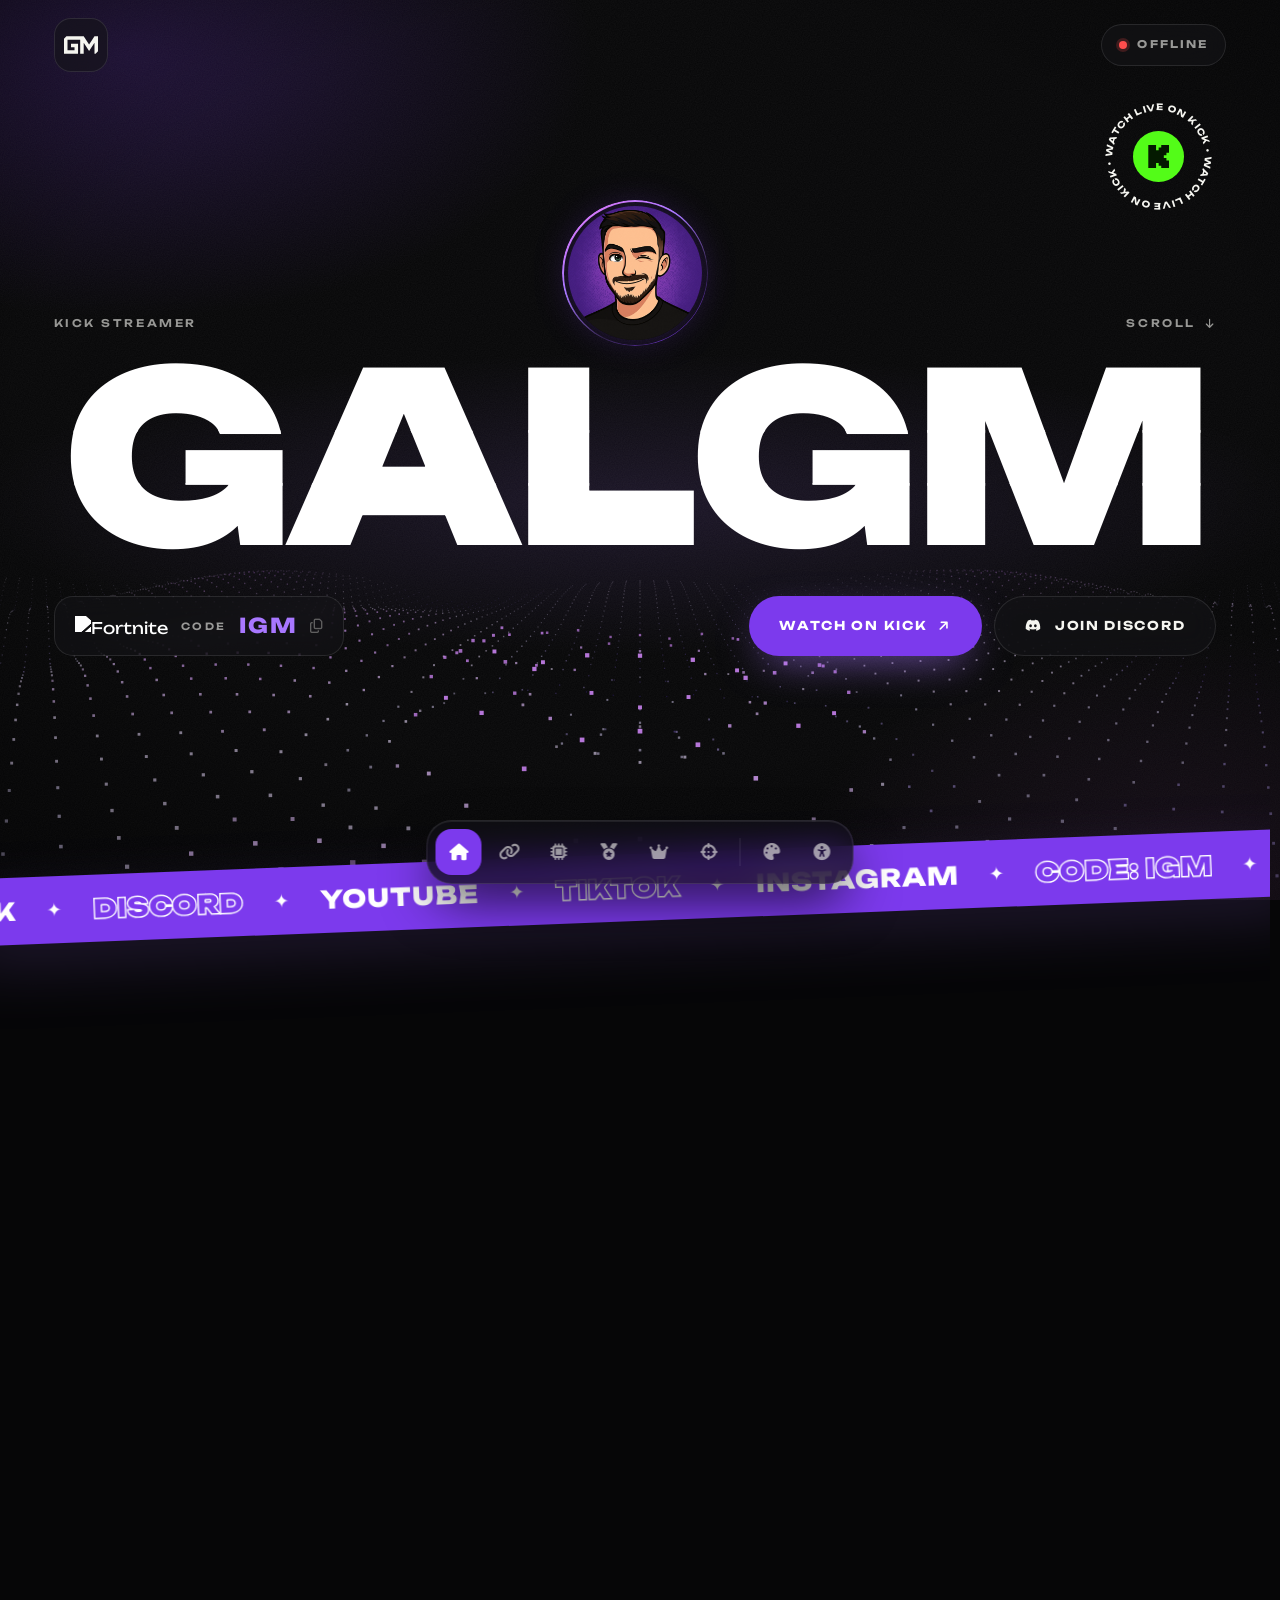
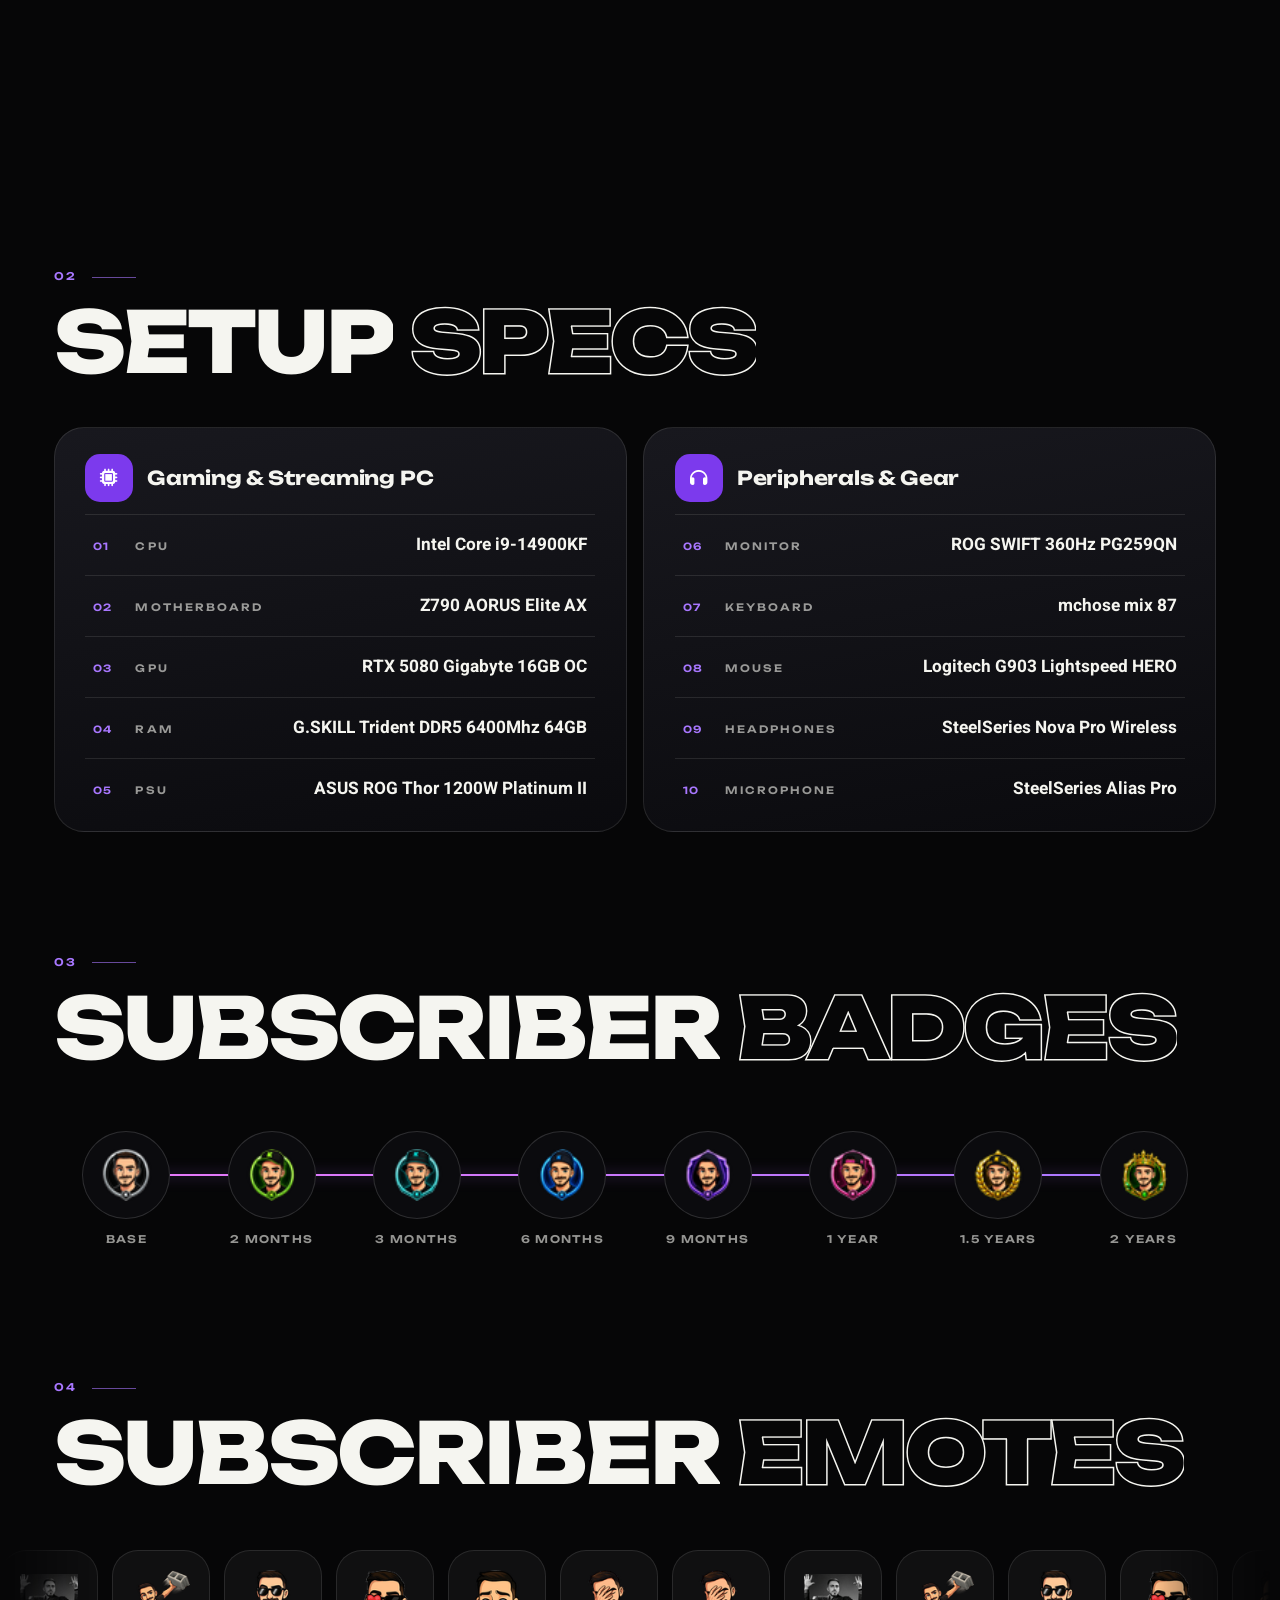
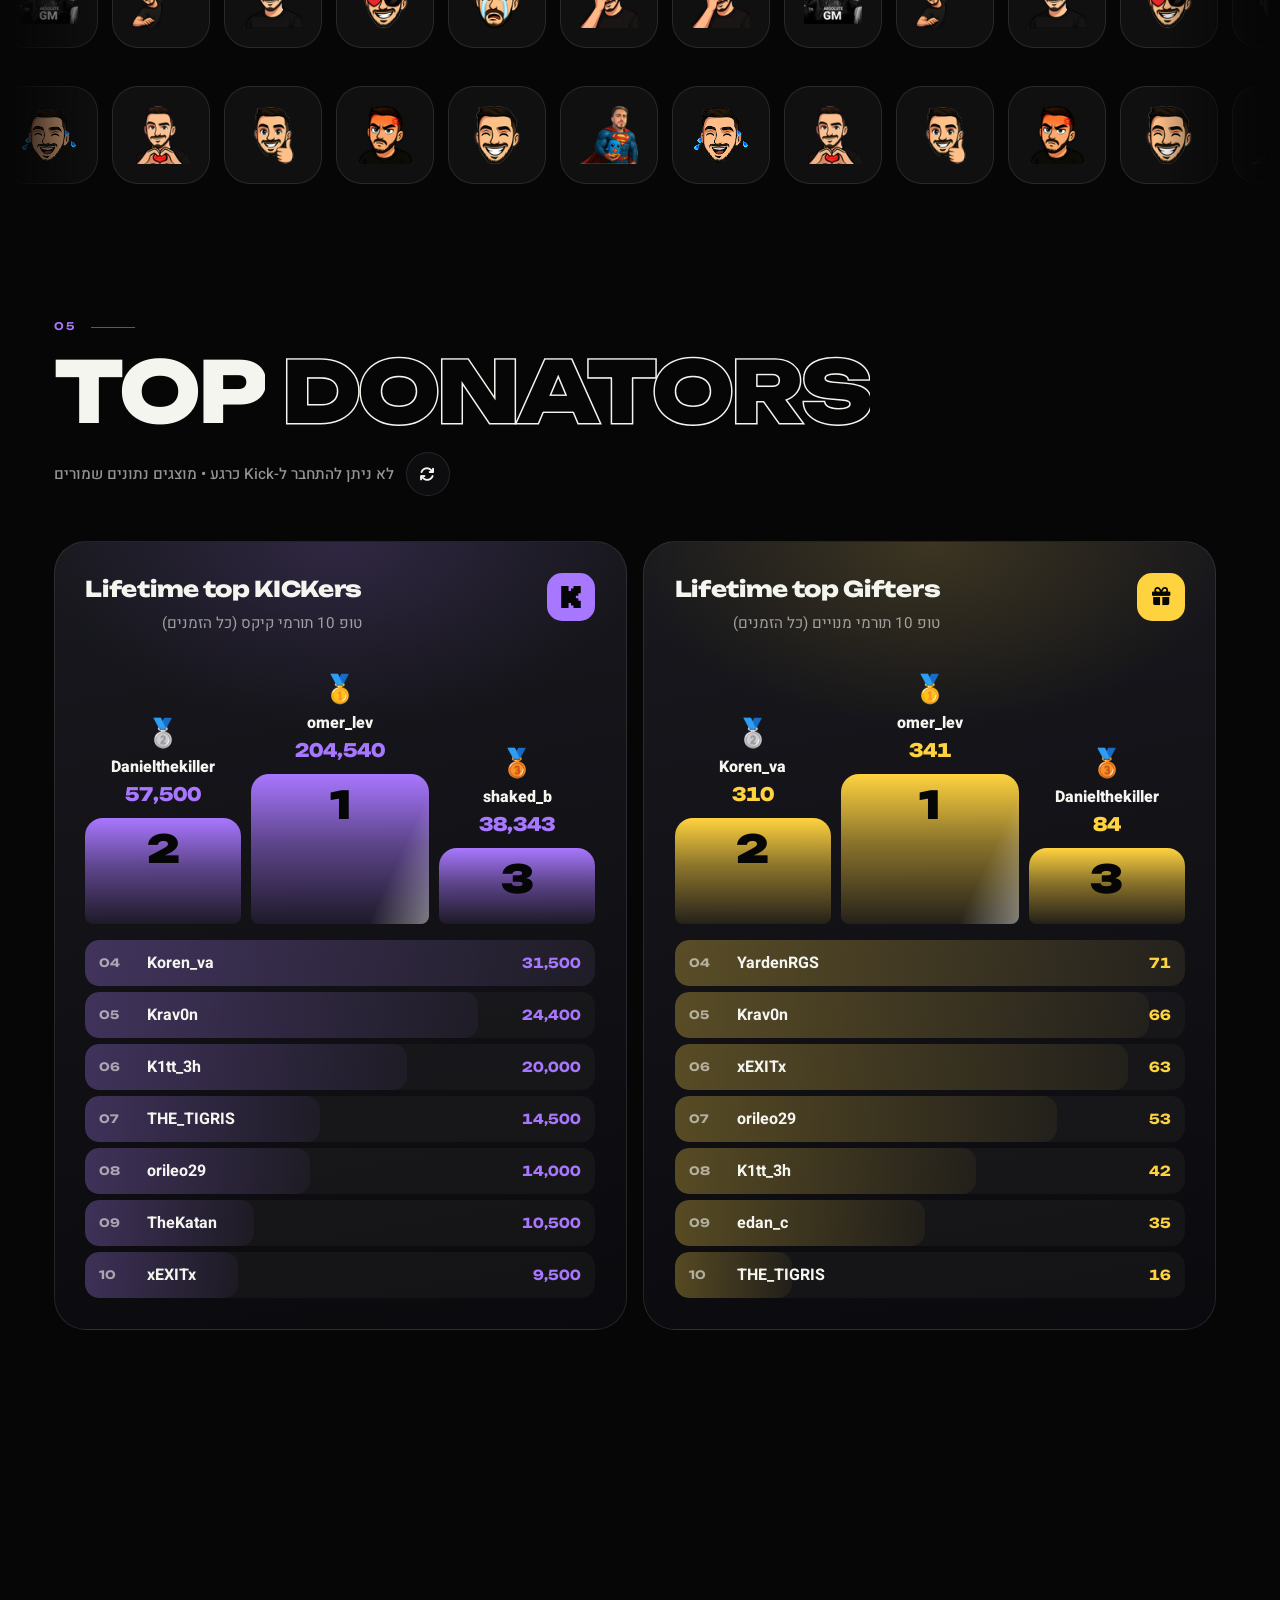
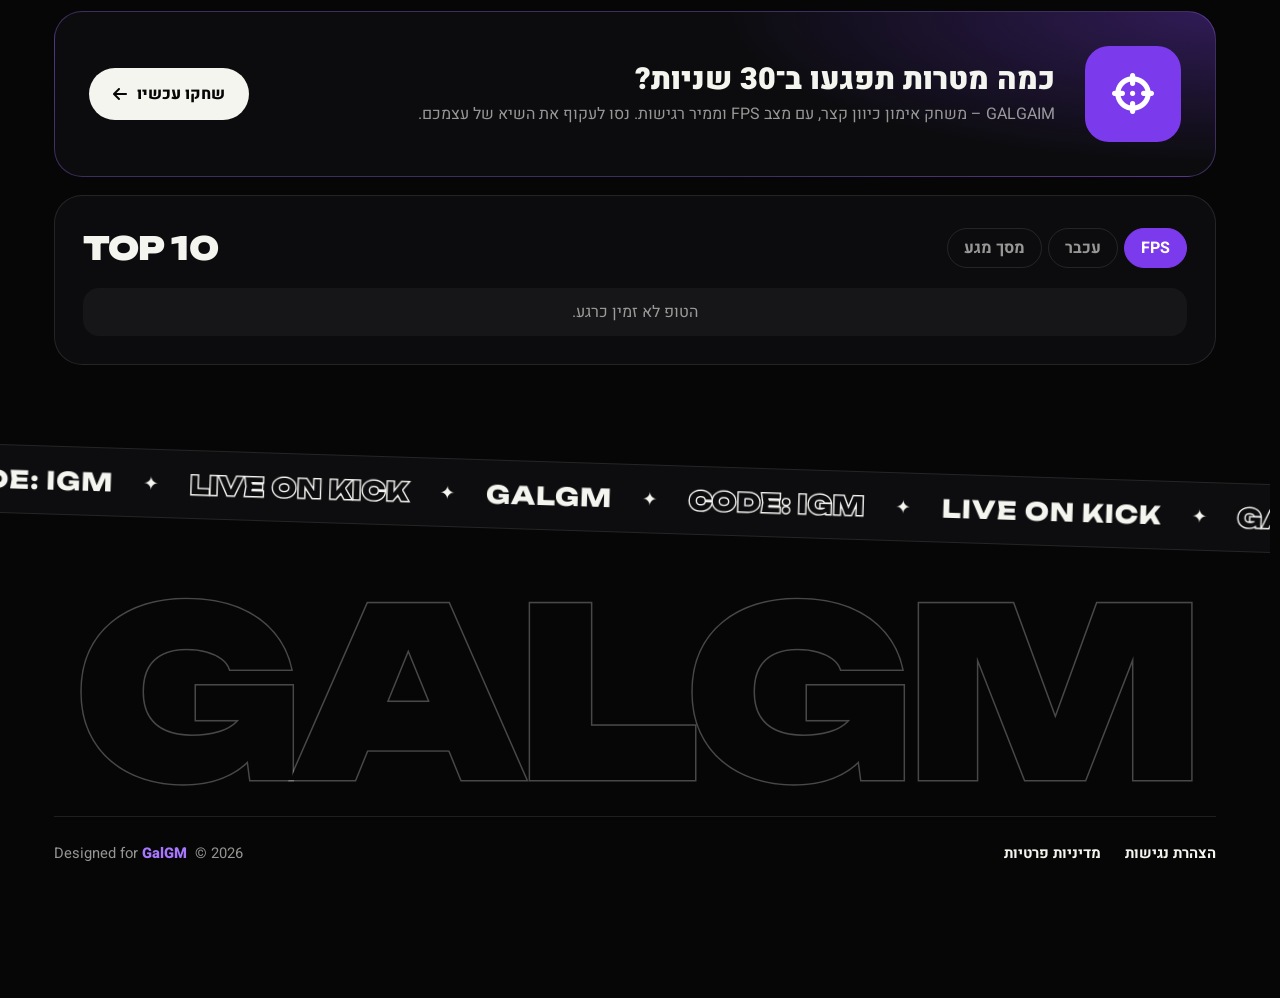
==== commit 70e002da: "Add the GALGAIM aim trainer and five more color themes GALGAIM (aim.html, aim.css, aim.js): - 30-sec" ====
--- a/index.html
+++ b/index.html
@@ -33,10 +33,10 @@
      אחרת ברירת המחדל. כדי להחליף ברירת מחדל משנים את המילה כאן למטה. */
   var theme = 'purple';
   try {
-    var tm = /[?&]theme=(purple|lime)\b/.exec(location.search);
+    var tm = /[?&]theme=(purple|pink|red|orange|yellow|lime|blue)\b/.exec(location.search);
     var saved = localStorage.getItem('gmTheme2');
     if (tm) theme = tm[1];
-    else if (saved === 'purple' || saved === 'lime') theme = saved;
+    else if (/^(purple|pink|red|orange|yellow|lime|blue)$/.test(saved)) theme = saved;
   } catch (e) {}
   d.setAttribute('data-theme', theme);
 })();
@@ -59,7 +59,7 @@
 <link rel="preconnect" href="https://fonts.gstatic.com" crossorigin>
 <link rel="stylesheet" href="https://fonts.googleapis.com/css2?family=Heebo:wght@400;500;700;800;900&family=Unbounded:wght@200..900&display=swap">
 <link rel="stylesheet" href="https://cdnjs.cloudflare.com/ajax/libs/font-awesome/6.4.0/css/all.min.css">
-<link rel="stylesheet" href="style.css?v=8">
+<link rel="stylesheet" href="style.css?v=11">
 </head>
 <body>
 
@@ -390,6 +390,32 @@
       </article>
     </div>
   </section>
+
+  <!-- ═══════════════ 06 · משחק אימון כיוון ═══════════════ -->
+  <section class="sec" id="aim" data-section="aim">
+    <div class="sec-head">
+      <div class="sec-idx label" data-reveal>06</div>
+      <h2 class="sec-title split" data-reveal="split">Galg<span class="o">aim</span></h2>
+    </div>
+    <a class="aim-card" href="aim.html" data-reveal data-cursor="PLAY">
+      <span class="aim-card-ic" aria-hidden="true"><i class="fa-solid fa-crosshairs"></i></span>
+      <span class="aim-card-txt"><b>כמה מטרות תפגעו ב־30 שניות?</b><span>GALGAIM – משחק אימון כיוון קצר, עם מצב FPS וממיר רגישות. נסו לעקוף את השיא של עצמכם.</span></span>
+      <span class="aim-card-go">שחקו עכשיו <i class="fa-solid fa-arrow-left" aria-hidden="true"></i></span>
+    </a>
+
+    <!-- טופ 10 של המשחק (נטען מה-Worker; נפרד לכל מצב משחק) -->
+    <div class="aim-top10" id="aimTop10" data-reveal>
+      <div class="aim-top10-head">
+        <h3>Top 10</h3>
+        <div class="aim-top10-tabs" role="tablist" aria-label="מצב משחק">
+          <button class="is-on" type="button" data-input="fps" role="tab">FPS</button>
+          <button type="button" data-input="mouse" role="tab">עכבר</button>
+          <button type="button" data-input="touch" role="tab">מסך מגע</button>
+        </div>
+      </div>
+      <ol class="aim-top10-list" id="aimTop10List"><li class="is-empty">טוען…</li></ol>
+    </div>
+  </section>
 </main>
 
 <!-- סרט נע שני (הפוך) -->
@@ -421,8 +447,9 @@
   <a class="dock-i" href="#setup" data-target="setup" data-tip="SETUP" aria-label="Setup Specs"><i class="fa-solid fa-microchip" aria-hidden="true"></i></a>
   <a class="dock-i" href="#perks" data-target="perks" data-tip="SUB PERKS" aria-label="Subscriber Badges &amp; Emotes"><i class="fa-solid fa-medal" aria-hidden="true"></i></a>
   <a class="dock-i" href="#donators" data-target="donators" data-tip="DONATORS" aria-label="Top Donators"><i class="fa-solid fa-crown" aria-hidden="true"></i></a>
+  <a class="dock-i" href="#aim" data-target="aim" data-tip="AIM" aria-label="משחק אימון כיוון"><i class="fa-solid fa-crosshairs" aria-hidden="true"></i></a>
   <span class="dock-sep" aria-hidden="true"></span>
-  <button class="dock-i" id="themeToggle" type="button" data-tip="COLOR" aria-label="החלפת צבע האתר: סגול או ירוק" title="החלפת צבע"><i class="fa-solid fa-palette" aria-hidden="true"></i></button>
+  <button class="dock-i" id="themeToggle" type="button" data-tip="COLOR" aria-label="בחירת צבע האתר" aria-haspopup="true" title="החלפת צבע"><i class="fa-solid fa-palette" aria-hidden="true"></i></button>
   <button class="dock-i" id="accessibilityOpen" type="button" data-tip="נגישות" aria-label="פתיחת כלי נגישות" title="כלי נגישות"><i class="fa-solid fa-universal-access" aria-hidden="true"></i></button>
 </nav>
 
@@ -484,7 +511,7 @@
 
 <div class="toast" id="toast" role="status" aria-live="polite"></div>
 
-<script src="fx.js?v=4"></script>
-<script src="app.js?v=7"></script>
+<script src="fx.js?v=5"></script>
+<script src="app.js?v=10"></script>
 </body>
 </html>
--- a/style.css
+++ b/style.css
@@ -32,6 +32,11 @@
 
 html[data-theme="purple"] { --acc: #a877ff; --acc-rgb: 168, 119, 255; --acc-fill: #7c3aed; --on-acc: #ffffff; --acc2: #e879f9; --acc2-rgb: 232, 121, 249; --glow-rgb: 124, 58, 237; }
 html[data-theme="lime"]   { --acc: #c6ff3d; --acc-rgb: 198, 255, 61;  --acc-fill: #c6ff3d; --on-acc: #060607; --acc2: #8b5cf6; --acc2-rgb: 139, 92, 246; --glow-rgb: 139, 92, 246; }
+html[data-theme="pink"]   { --acc: #ff7ac8; --acc-rgb: 255, 122, 200; --acc-fill: #db2777; --on-acc: #ffffff; --acc2: #c084fc; --acc2-rgb: 192, 132, 252; --glow-rgb: 219, 39, 119; }
+html[data-theme="red"]    { --acc: #ff6b6b; --acc-rgb: 255, 107, 107; --acc-fill: #e11d48; --on-acc: #ffffff; --acc2: #fb923c; --acc2-rgb: 251, 146, 60; --glow-rgb: 225, 29, 72; }
+html[data-theme="orange"] { --acc: #ff9a3c; --acc-rgb: 255, 154, 60; --acc-fill: #ff8a1f; --on-acc: #060607; --acc2: #ffd23f; --acc2-rgb: 255, 210, 63; --glow-rgb: 249, 115, 22; }
+html[data-theme="yellow"] { --acc: #ffd23f; --acc-rgb: 255, 210, 63; --acc-fill: #ffd23f; --on-acc: #060607; --acc2: #ff8a1f; --acc2-rgb: 255, 138, 31; --glow-rgb: 214, 158, 20; }
+html[data-theme="blue"]   { --acc: #5aa9ff; --acc-rgb: 90, 169, 255; --acc-fill: #2563eb; --on-acc: #ffffff; --acc2: #22d3ee; --acc2-rgb: 34, 211, 238; --glow-rgb: 37, 99, 235; }
 
 *, *::before, *::after { box-sizing: border-box; }
 
@@ -858,6 +863,43 @@
 @keyframes drop     { from { opacity: 0; transform: translateY(-34px); } }
 @keyframes dockIn   { from { opacity: 0; transform: translate(-50%, 90px); } }
 
+/* ───────────── משחק ה-Aim Trainer: כרטיס שמוביל לדף המשחק (aim.html) ───────────── */
+.aim-card {
+  display: flex; align-items: center; gap: clamp(16px, 3vw, 30px);
+  padding: clamp(20px, 3vw, 34px); border-radius: 28px;
+  direction: rtl; text-decoration: none; color: var(--ink);
+  background: radial-gradient(ellipse 60% 130% at 100% 0%, rgba(var(--glow-rgb), 0.32), transparent 70%), rgba(16, 16, 20, 0.72);
+  border: 1px solid rgba(var(--acc-rgb), 0.32);
+  transition: transform 0.5s var(--spring), border-color 0.3s ease;
+}
+.aim-card:hover, .aim-card:focus-visible { transform: translateY(-4px); border-color: var(--acc); }
+.aim-card-ic { flex: none; display: grid; place-items: center; width: clamp(64px, 8vw, 96px); aspect-ratio: 1; border-radius: 24px; background: var(--acc-fill); color: var(--on-acc); font-size: clamp(1.6rem, 3.4vw, 2.6rem); }
+.aim-card-txt { flex: 1; min-width: 0; display: grid; gap: 4px; }
+.aim-card-txt b { font-size: clamp(1.15rem, 2.6vw, 1.9rem); font-weight: 900; line-height: 1.2; }
+.aim-card-txt span { color: var(--mute); }
+.aim-card-go { flex: none; display: inline-flex; align-items: center; gap: 10px; height: 52px; padding: 0 24px; border-radius: 999px; background: var(--ink); color: #060607; font-weight: 800; white-space: nowrap; }
+@media (max-width: 700px) {
+  .aim-card { flex-wrap: wrap; }
+  .aim-card-go { width: 100%; justify-content: center; }
+}
+/* טופ 10 של המשחק בדף הבית */
+.aim-top10 { margin-top: 18px; padding: clamp(18px, 2.6vw, 28px); border-radius: 28px; background: rgba(16, 16, 20, 0.72); border: 1px solid var(--line); }
+.aim-top10-head { display: flex; align-items: center; justify-content: space-between; gap: 14px; flex-wrap: wrap; margin-bottom: 16px; direction: ltr; }
+.aim-top10-head h3 { margin: 0; font-family: var(--display); font-weight: 900; font-size: clamp(1.3rem, 3vw, 2rem); letter-spacing: -0.02em; text-transform: uppercase; }
+.aim-top10-tabs { display: flex; gap: 6px; direction: rtl; }
+.aim-top10-tabs button { height: 40px; padding: 0 16px; border-radius: 999px; background: none; border: 1px solid var(--line); color: var(--mute); font-family: var(--text); font-weight: 700; cursor: pointer; transition: color 0.25s ease, border-color 0.25s ease; }
+.aim-top10-tabs button:hover { color: var(--ink); border-color: rgba(var(--acc-rgb), 0.6); }
+.aim-top10-tabs button.is-on { background: var(--acc-fill); border-color: var(--acc-fill); color: var(--on-acc); }
+.aim-top10-list { margin: 0; padding: 0; list-style: none; display: grid; grid-template-columns: repeat(2, minmax(0, 1fr)); gap: 8px; direction: ltr; }
+.aim-top10-list li { display: flex; align-items: center; gap: 14px; padding: 12px 16px; border-radius: 16px; background: rgba(255, 255, 255, 0.04); }
+.aim-top10-list li.is-top { background: rgba(var(--acc-rgb), 0.16); box-shadow: inset 0 0 0 1px rgba(var(--acc-rgb), 0.45); }
+.aim-top10-list li.is-empty { grid-column: 1 / -1; justify-content: center; direction: rtl; color: var(--mute); }
+.aim-top10-list .t-rank { font-family: var(--display); font-weight: 800; font-size: 0.82rem; color: var(--mute); min-width: 2ch; }
+.aim-top10-list li.is-top .t-rank { color: var(--acc); }
+.aim-top10-list b { flex: 1; min-width: 0; overflow: hidden; text-overflow: ellipsis; white-space: nowrap; unicode-bidi: plaintext; }
+.aim-top10-list .t-score { font-family: var(--display); font-weight: 800; color: var(--acc); font-variant-numeric: tabular-nums; }
+@media (max-width: 700px) { .aim-top10-list { grid-template-columns: minmax(0, 1fr); } }
+
 /* ───────────── 16. חלון Bit ───────────── */
 .bit-modal-overlay {
   position: fixed; inset: 0; z-index: 100000;
@@ -1013,3 +1055,11 @@
   transition-duration: 0.01ms !important;
   transition-delay: 0s !important;
 }
+
+/* ───── בורר הצבעים: חלונית קטנה עם עיגול לכל ערכת צבע ───── */
+.theme-pop { display: flex; gap: 10px; padding: 10px 12px; border-radius: 999px; background: rgba(20, 20, 24, 0.94); border: 1px solid var(--line); box-shadow: 0 18px 50px rgba(0, 0, 0, 0.6); -webkit-backdrop-filter: blur(14px); backdrop-filter: blur(14px); direction: ltr; }
+.theme-pop[hidden] { display: none; }
+.theme-dot { width: 30px; height: 30px; padding: 0; border-radius: 50%; border: 2px solid rgba(255, 255, 255, 0.25); cursor: pointer; transition: transform 0.25s cubic-bezier(.3, 1.5, .4, 1), border-color 0.2s ease; }
+.theme-dot:hover { transform: scale(1.18); }
+.theme-dot.is-on { border-color: #fff; box-shadow: 0 0 0 3px rgba(255, 255, 255, 0.25); }
+.theme-pop { position: fixed; left: 50%; bottom: 100px; z-index: 9990; transform: translateX(-50%); }
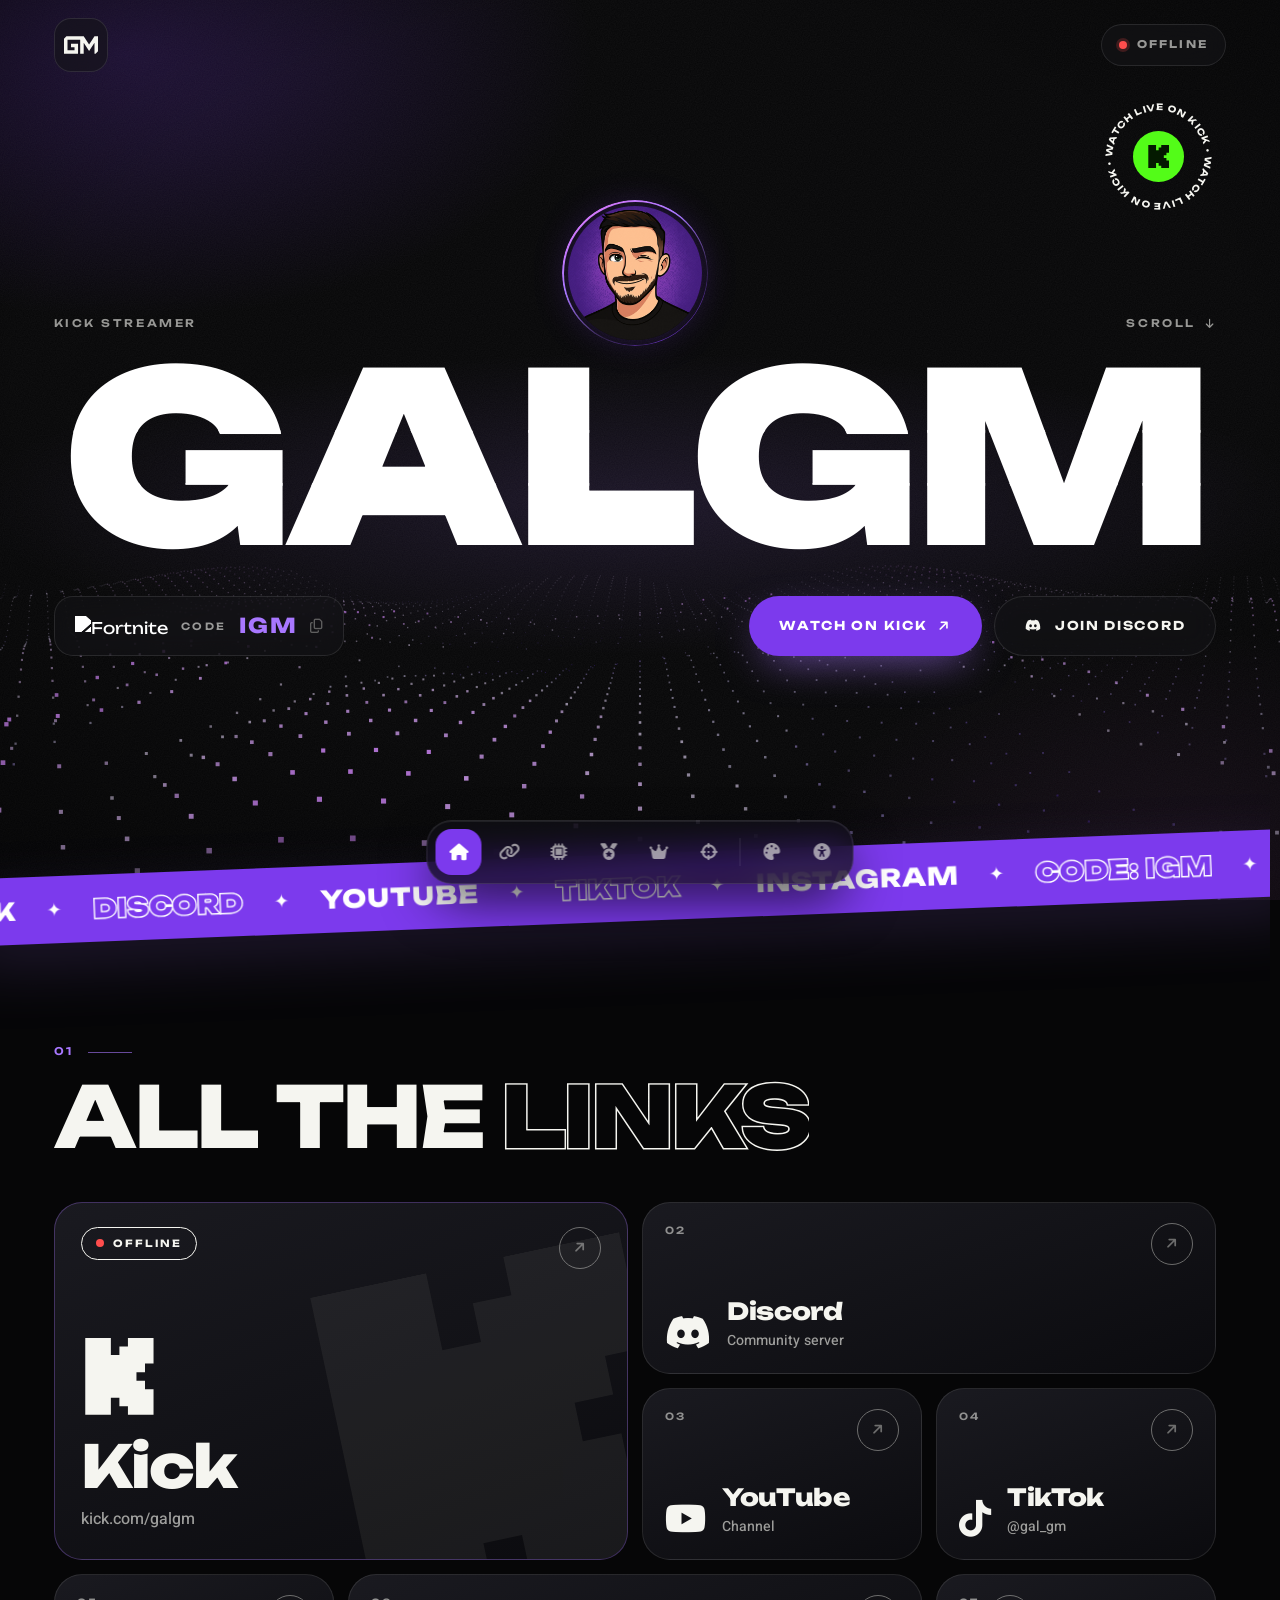
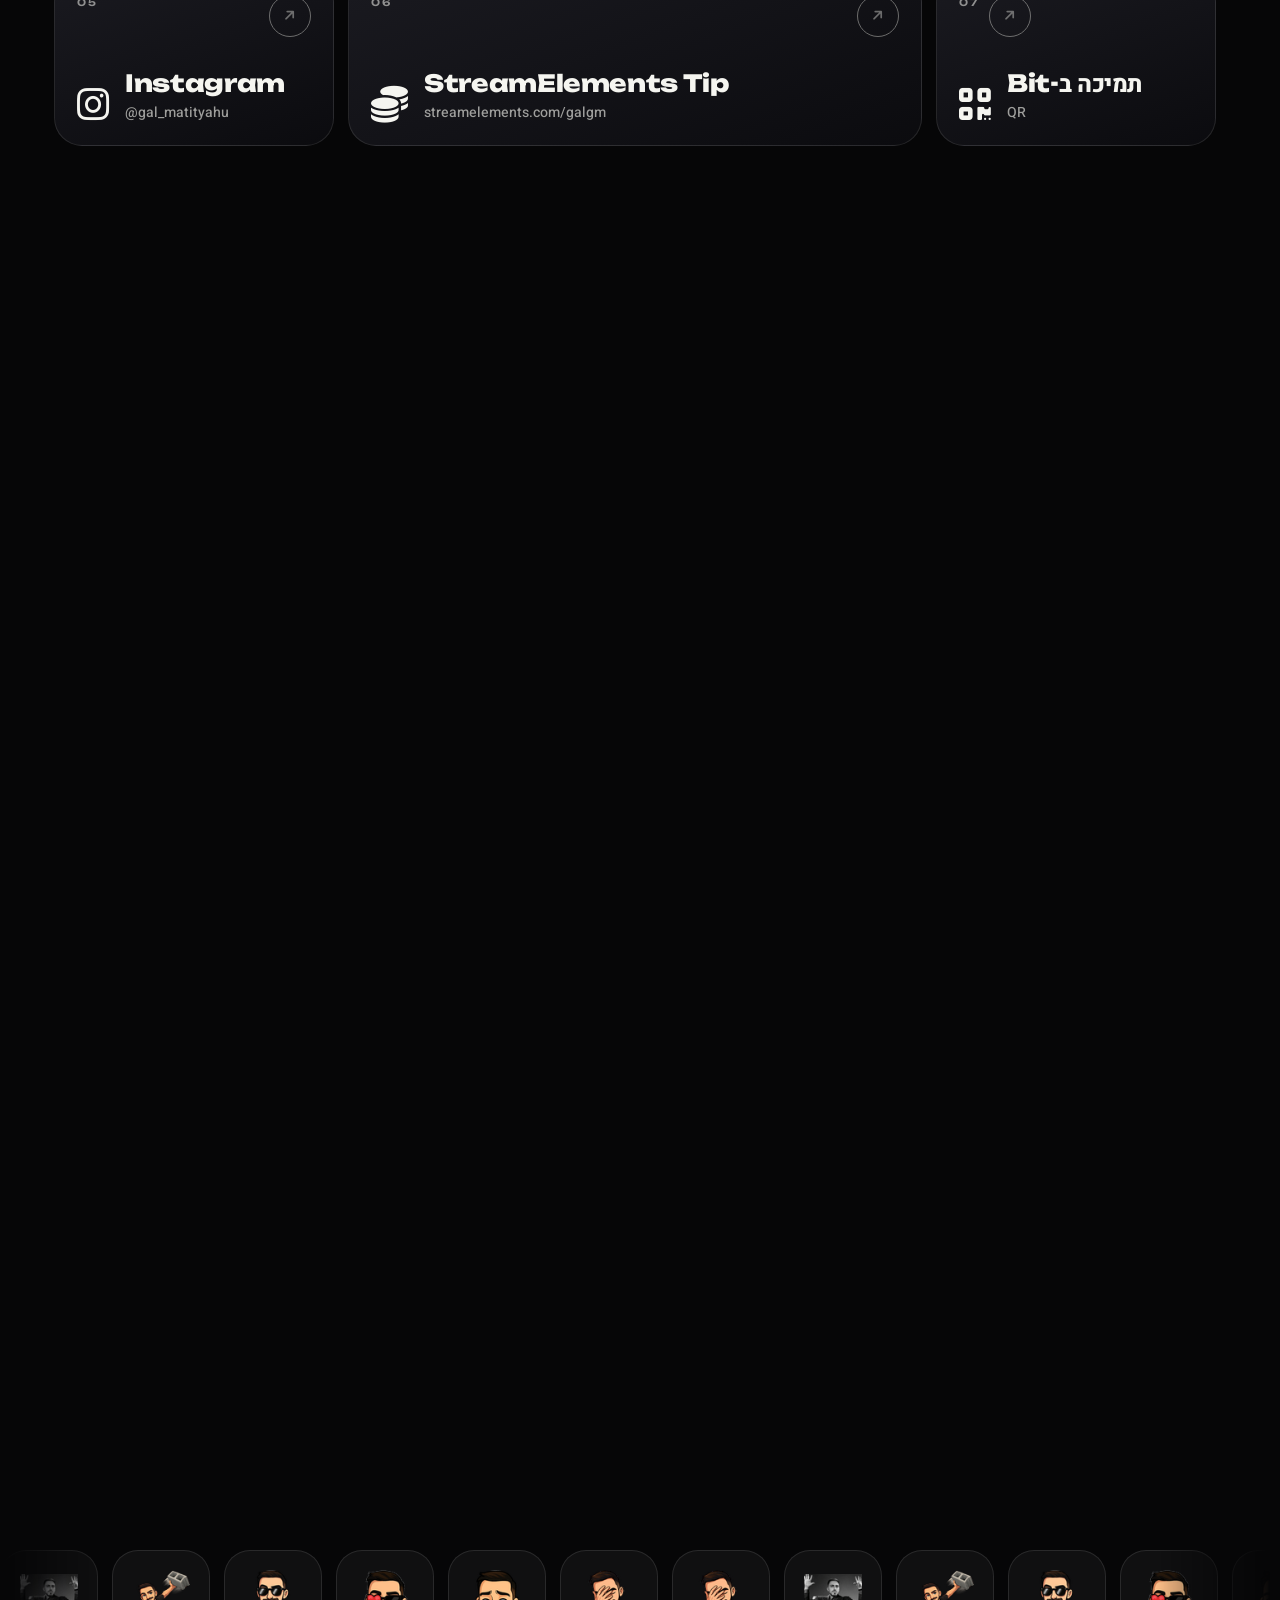
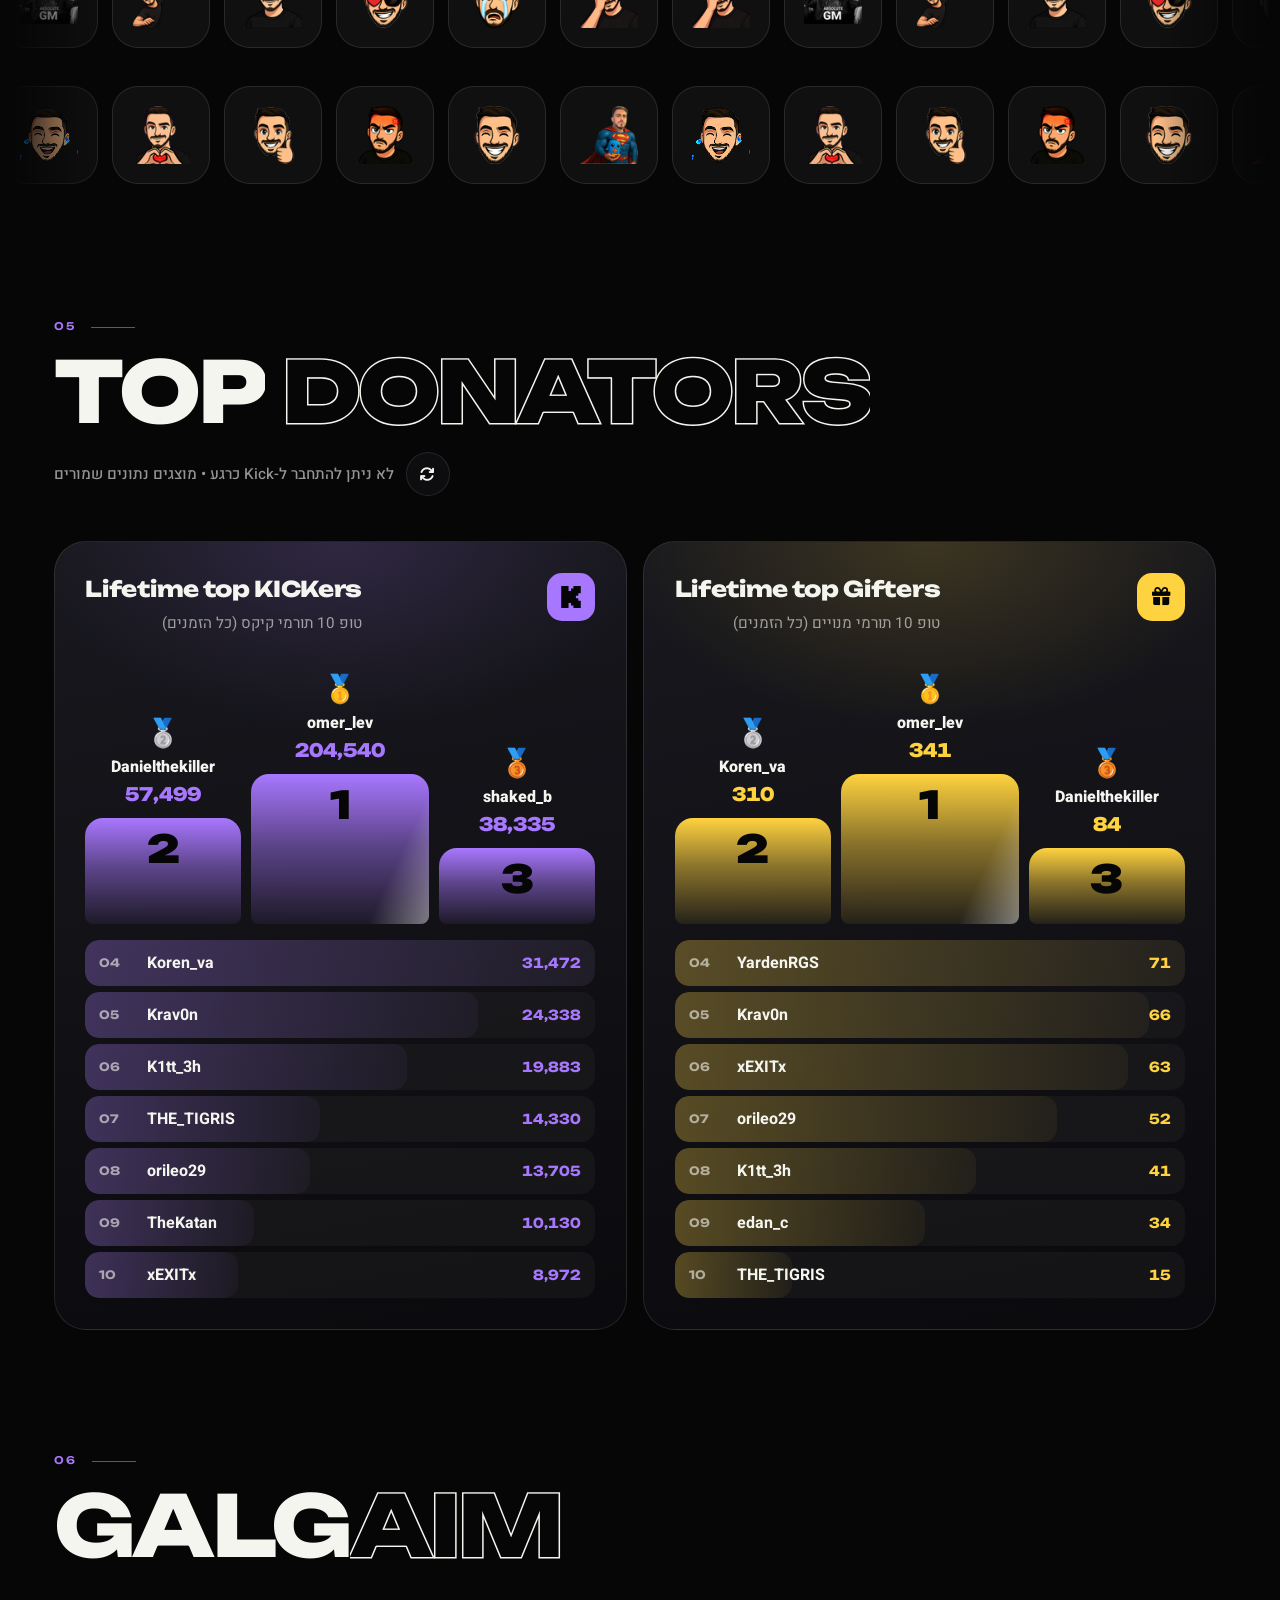
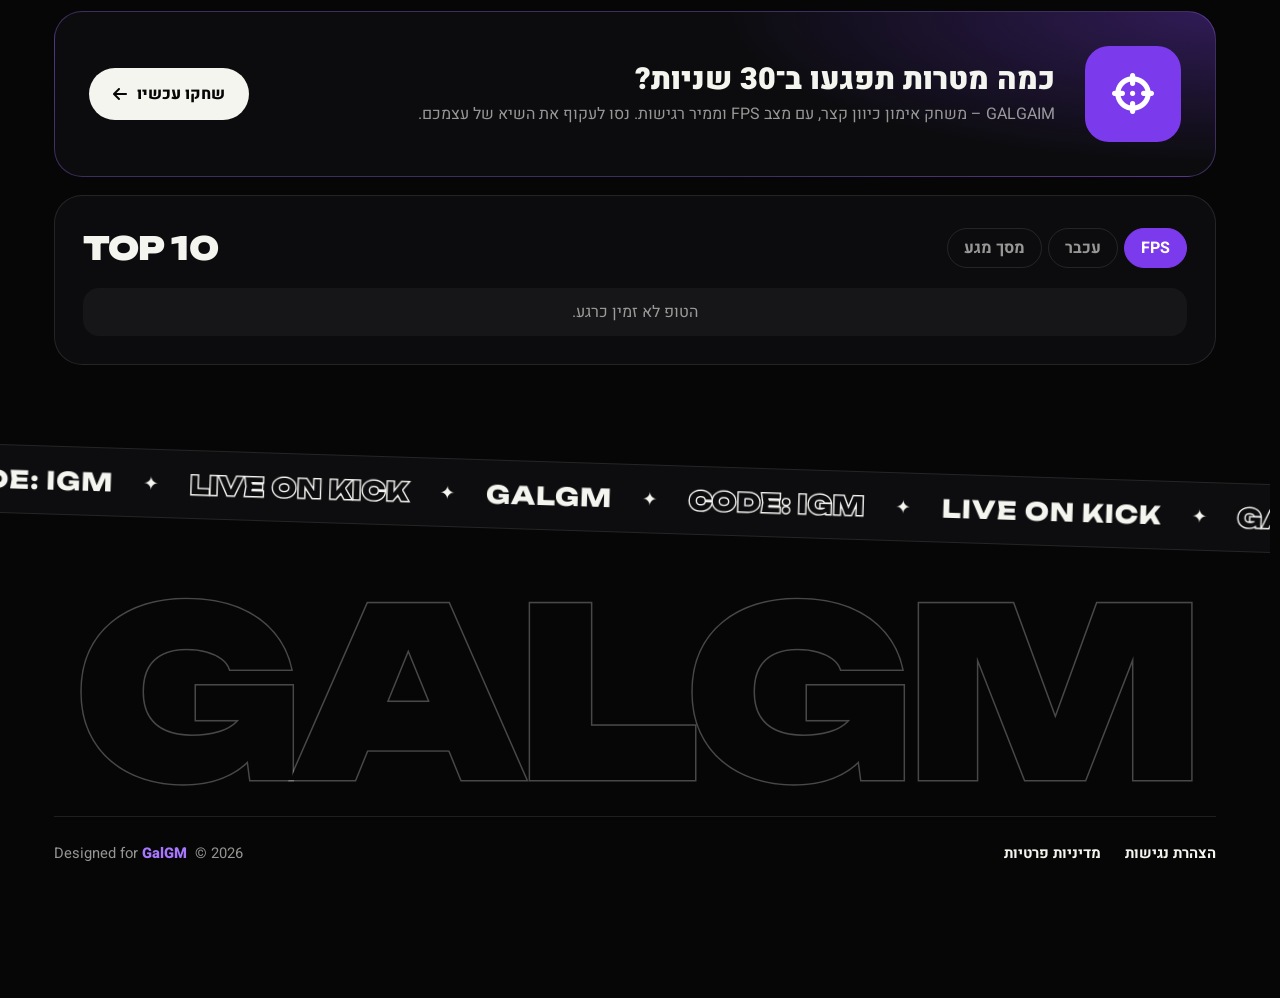
==== commit dbefe6f6: "Bit: say "support" instead of "donation" and show the new panel image The Bit tile, the window label" ====
--- a/index.html
+++ b/index.html
@@ -4,7 +4,7 @@
 <meta charset="UTF-8">
 <meta name="viewport" content="width=device-width, initial-scale=1.0, viewport-fit=cover">
 <title>GalGM Links</title>
-<meta name="description" content="כל הקישורים של GalGM במקום אחד: Kick, Discord, YouTube, TikTok, Instagram, תרומות, ה-Setup וטבלת התורמים.">
+<meta name="description" content="כל הקישורים של GalGM במקום אחד: Kick, Discord, YouTube, TikTok, Instagram, תמיכה ב-Bit, ה-Setup וטבלת התורמים.">
 <meta name="theme-color" content="#060607">
 <script>
 /* קובע לפני הציור הראשון איזו פתיחה תוצג:
@@ -59,7 +59,7 @@
 <link rel="preconnect" href="https://fonts.gstatic.com" crossorigin>
 <link rel="stylesheet" href="https://fonts.googleapis.com/css2?family=Heebo:wght@400;500;700;800;900&family=Unbounded:wght@200..900&display=swap">
 <link rel="stylesheet" href="https://cdnjs.cloudflare.com/ajax/libs/font-awesome/6.4.0/css/all.min.css">
-<link rel="stylesheet" href="style.css?v=11">
+<link rel="stylesheet" href="style.css?v=12">
 </head>
 <body>
 
@@ -245,12 +245,12 @@
       </a>
 
       <!-- Bit Donation -->
-      <button class="tile" type="button" id="bitOpen" style="--c:#00e5ff; --ct:#060607; --d:280" data-reveal data-cursor="SCAN" aria-label="תרומה ב-Bit לגל מתתיהו">
+      <button class="tile" type="button" id="bitOpen" style="--c:#00e5ff; --ct:#060607; --d:280" data-reveal data-cursor="SCAN" aria-label="תמיכה ב-Bit לגל מתתיהו">
         <span class="tile-flood" aria-hidden="true"></span>
         <span class="tile-top"><span class="tile-idx">07</span><span class="tile-arrow" aria-hidden="true"><i class="fa-solid fa-arrow-right"></i></span></span>
         <span class="tile-body">
           <span class="tile-icon"><i class="fa-solid fa-qrcode" aria-hidden="true"></i></span>
-          <span class="tile-txt"><span class="tile-name" dir="rtl" lang="he">תרומה ב-Bit</span><span class="tile-sub">QR</span></span>
+          <span class="tile-txt"><span class="tile-name" dir="rtl" lang="he">תמיכה ב-Bit</span><span class="tile-sub">QR</span></span>
         </span>
       </button>
     </div>
@@ -497,15 +497,9 @@
 
 <!-- ═══════════════ חלון Bit ═══════════════ -->
 <div class="bit-modal-overlay" id="bitModalOverlay">
-  <div class="bit-modal-card" role="dialog" aria-modal="true" aria-label="תרומה ב-Bit">
+  <div class="bit-modal-card" role="dialog" aria-modal="true" aria-label="תמיכה ב-Bit">
     <button type="button" class="bit-modal-close" id="bitClose" aria-label="סגירה">✕</button>
-    <div class="bit-modal-title">
-      <i class="fa-solid fa-qrcode" aria-hidden="true"></i> תרומה ב-Bit
-    </div>
-    <div class="bit-modal-desc">
-      תשלום לגל מתתיהו • סרקו באמצעות אפליקציית bit
-    </div>
-    <img src="bit_donation.webp" alt="תשלום לגל מתתיהו ב-bit" class="bit-qr-img" draggable="false" loading="lazy">
+    <img src="bit_support.png" width="960" height="1200" alt="תמיכה ב-bit לגל מתתיהו. סורקים את הקוד עם מצלמת הטלפון" class="bit-qr-img" draggable="false" loading="lazy">
   </div>
 </div>
 
--- a/style.css
+++ b/style.css
@@ -912,13 +912,10 @@
 .bit-modal-overlay.open { opacity: 1; pointer-events: auto; }
 .bit-modal-card {
   position: relative;
-  width: 100%; max-width: 392px;
-  padding: 30px 24px 24px;
-  border-radius: 34px;
-  background: #0d0d10;
-  border: 1px solid rgba(0, 229, 255, 0.4);
-  box-shadow: 0 40px 90px -20px rgba(0, 0, 0, 0.95), 0 0 90px -30px rgba(0, 229, 255, 0.55);
-  text-align: center; direction: rtl;
+  width: min(100%, 392px, calc((100vh - 40px) * 0.8)); width: min(100%, 392px, calc((100dvh - 40px) * 0.8));
+  border-radius: 7.5% / 6%;
+  box-shadow: 0 40px 90px -20px rgba(0, 0, 0, 0.95), 0 0 90px -30px rgba(var(--acc-rgb), 0.6);
+  direction: rtl;
   transform: translateY(34px) scale(0.93);
   transition: transform 0.55s var(--spring);
 }
@@ -927,14 +924,12 @@
   position: absolute; top: 16px; left: 16px;
   width: 40px; height: 40px; border-radius: 50%;
   display: grid; place-items: center;
-  border: 1px solid var(--line); background: rgba(255, 255, 255, 0.06);
-  font-size: 1rem;
+  border: 1px solid var(--line); background: rgba(13, 13, 16, 0.72);
+  font-size: 1rem; z-index: 1;
   transition: transform 0.45s var(--expo), background-color 0.3s ease, color 0.3s ease;
 }
-.bit-modal-close:hover { transform: rotate(90deg); background: #00e5ff; color: #060607; }
-.bit-modal-title { display: flex; align-items: center; justify-content: center; gap: 10px; font-weight: 900; font-size: 1.5rem; color: #00e5ff; }
-.bit-modal-desc { margin: 6px 0 18px; color: var(--mute); font-size: 0.95rem; }
-.bit-qr-img { width: 100%; max-width: 300px; margin: 0 auto; border-radius: 20px; border: 1px solid rgba(0, 229, 255, 0.28); }
+.bit-modal-close:hover { transform: rotate(90deg); background: var(--acc-fill); color: var(--on-acc); }
+.bit-qr-img { display: block; width: 100%; height: auto; }
 
 /* ───────────── 17. תפריט הנגישות (כמו במקור) ───────────── */
 .accessibility-panel {
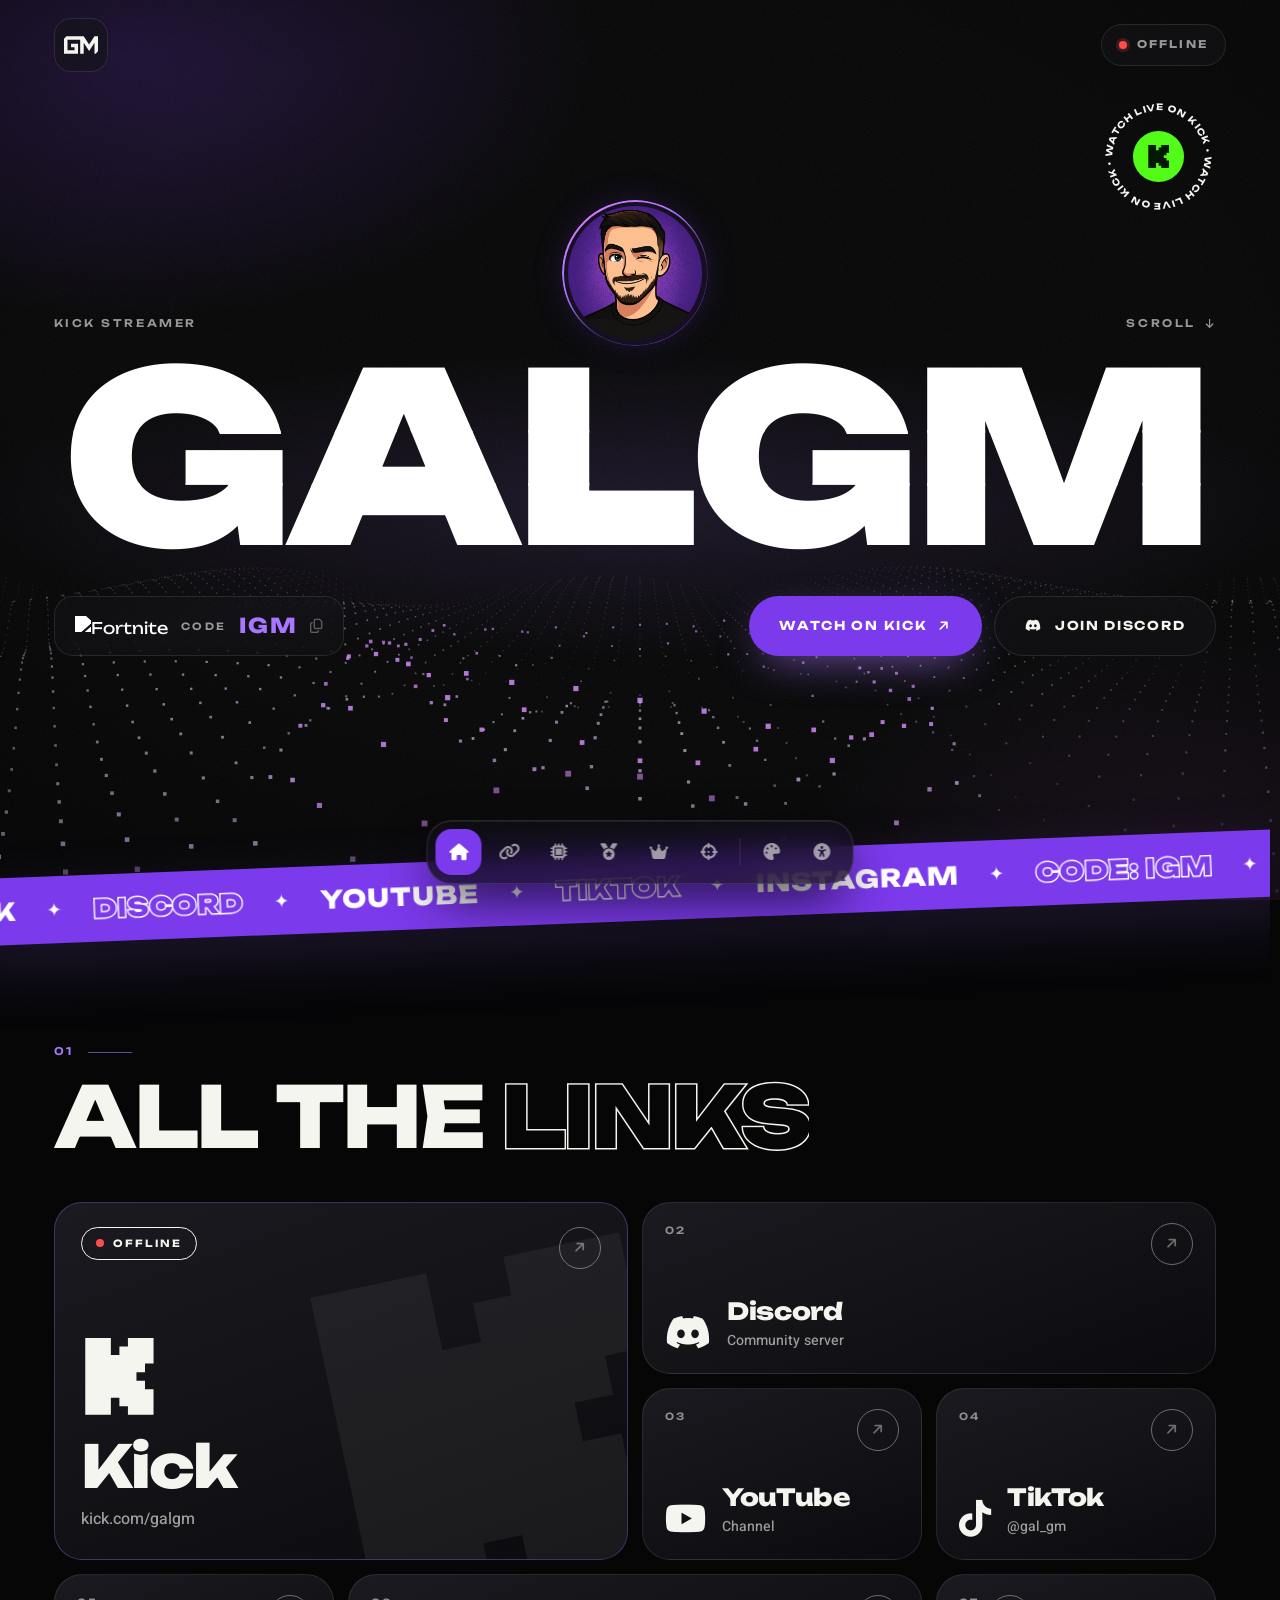
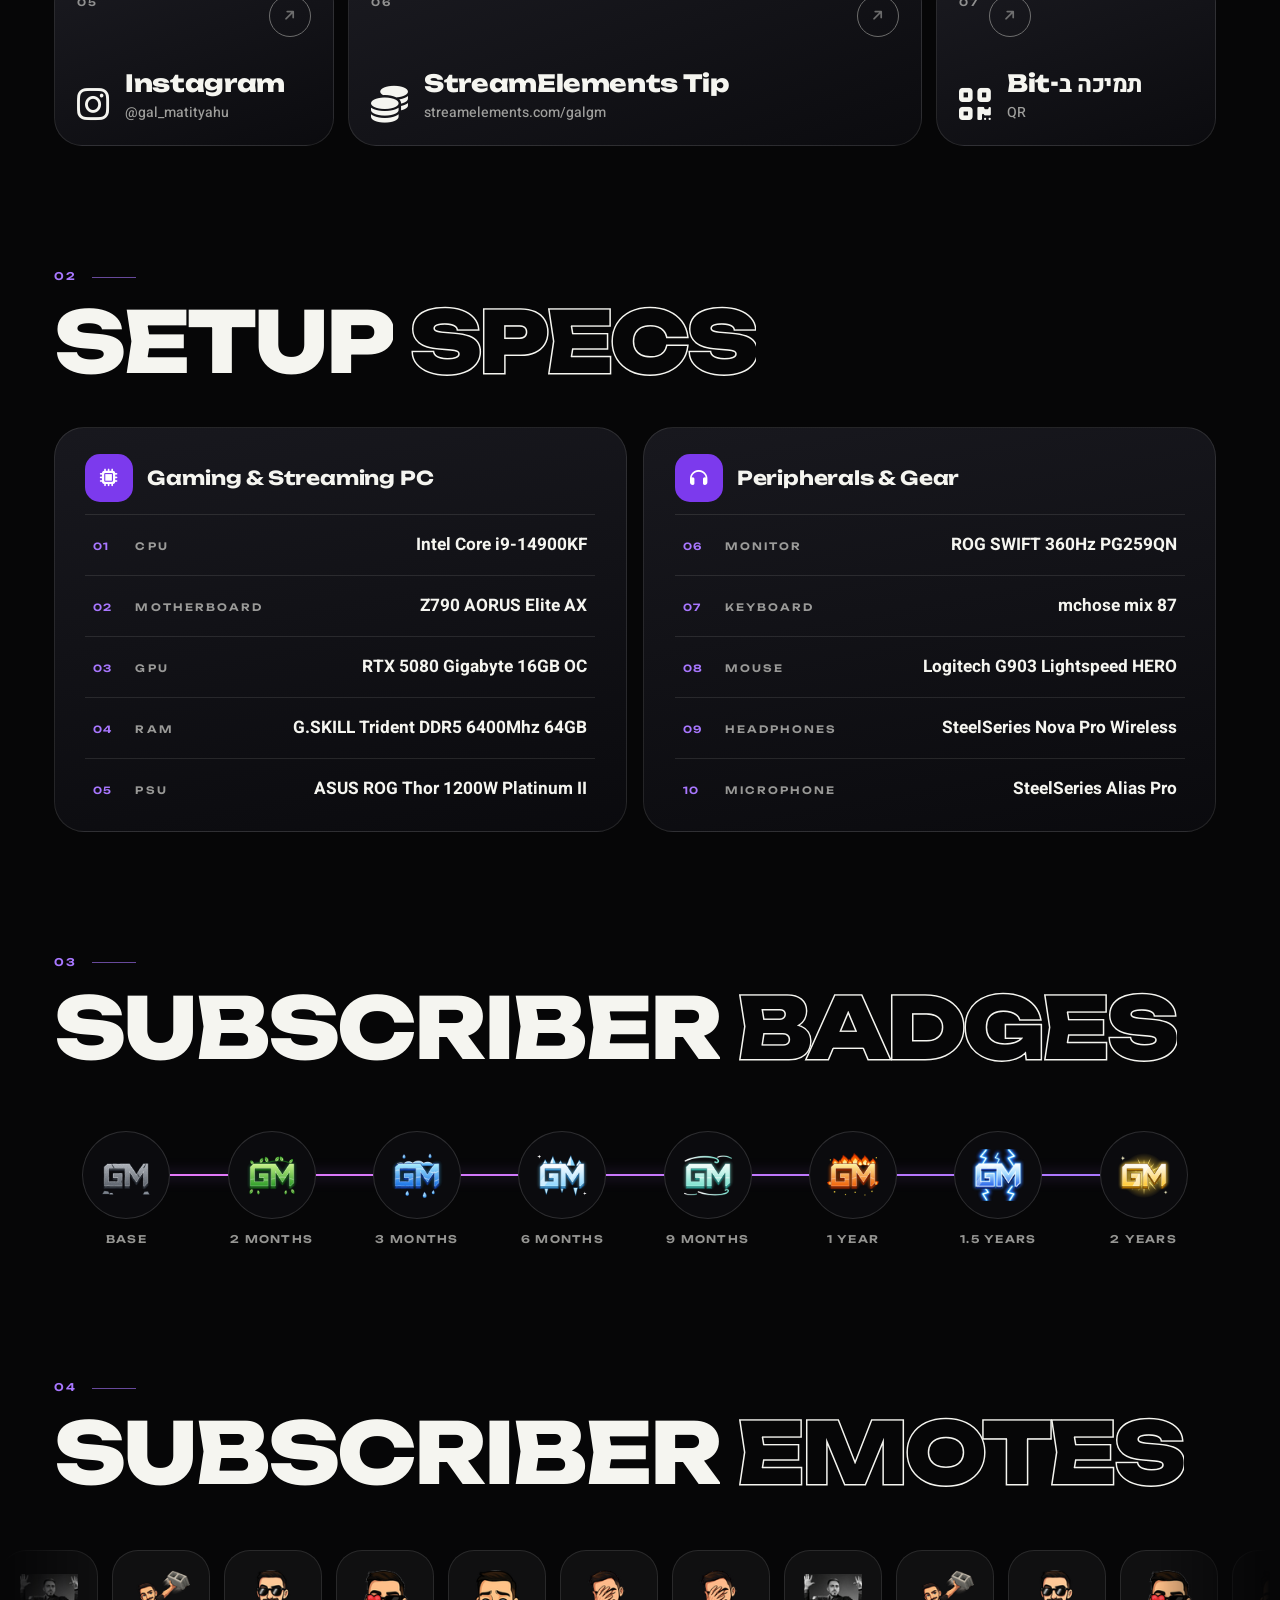
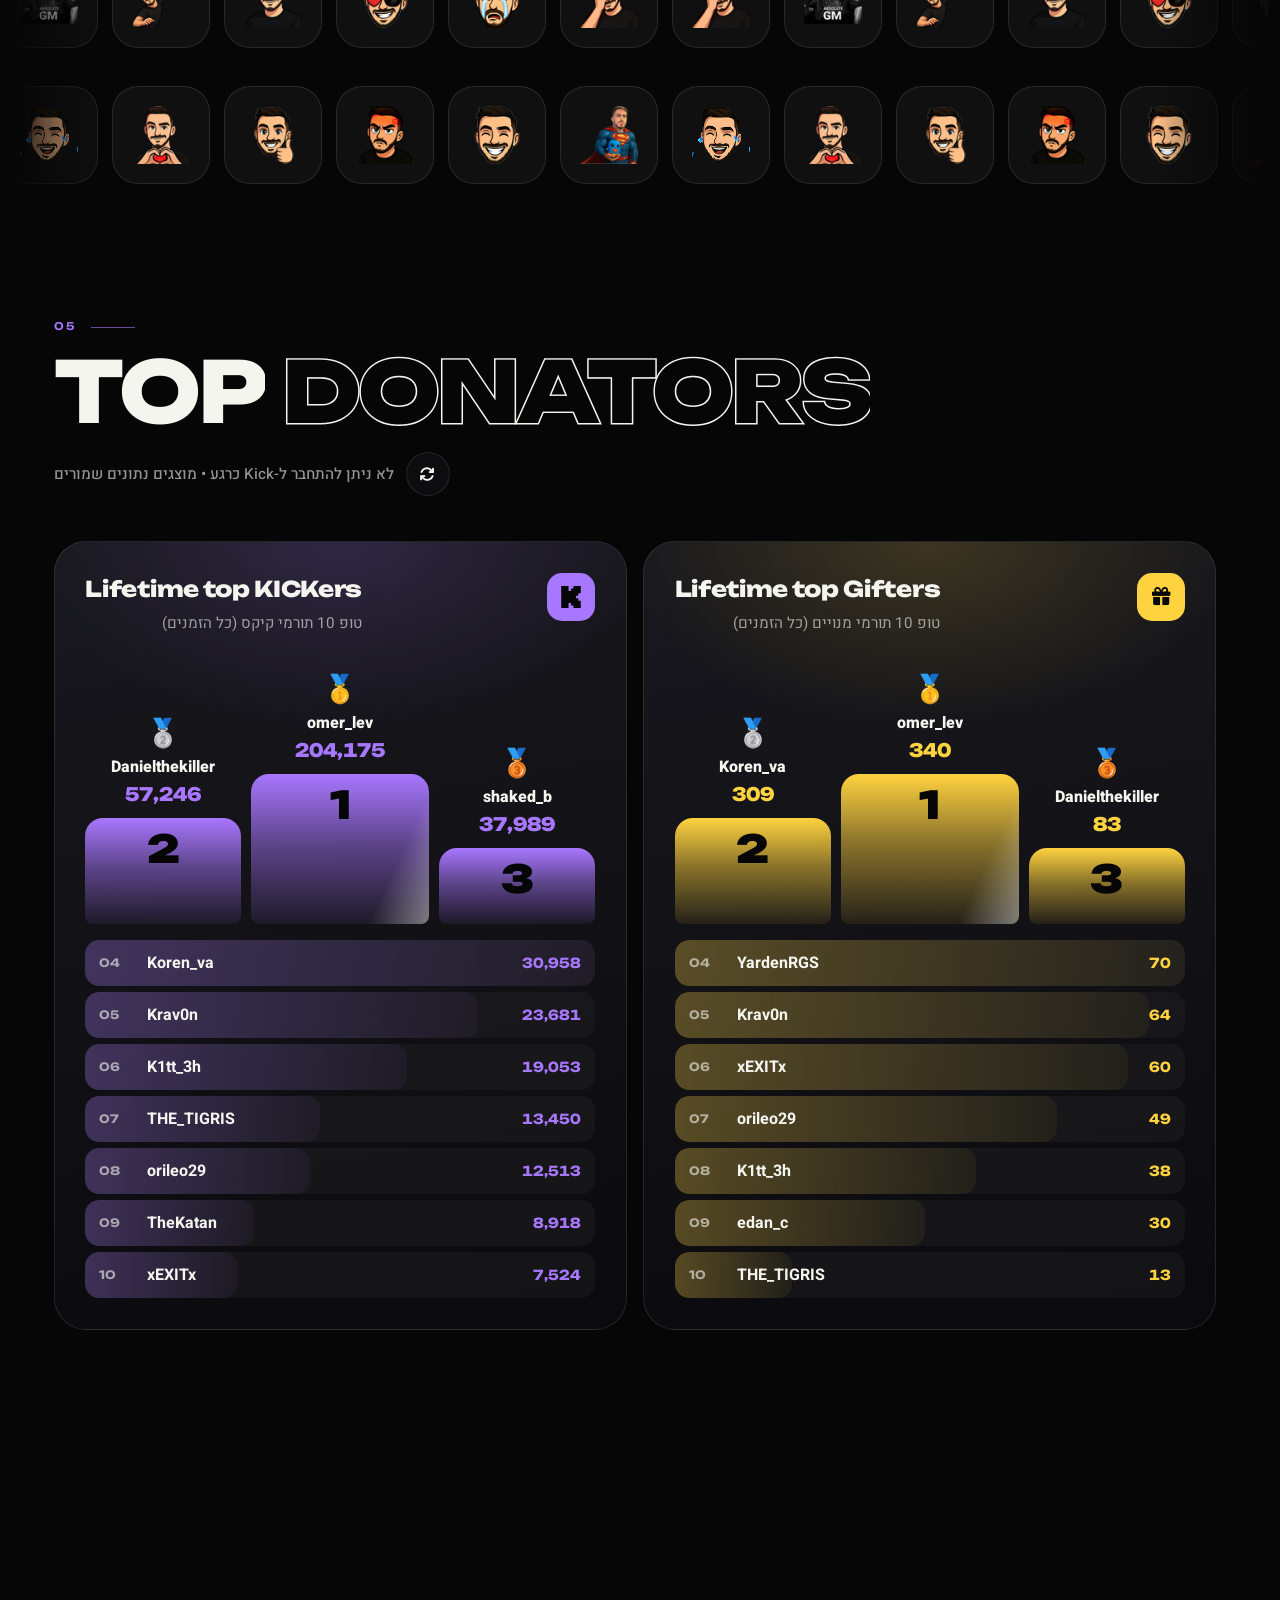
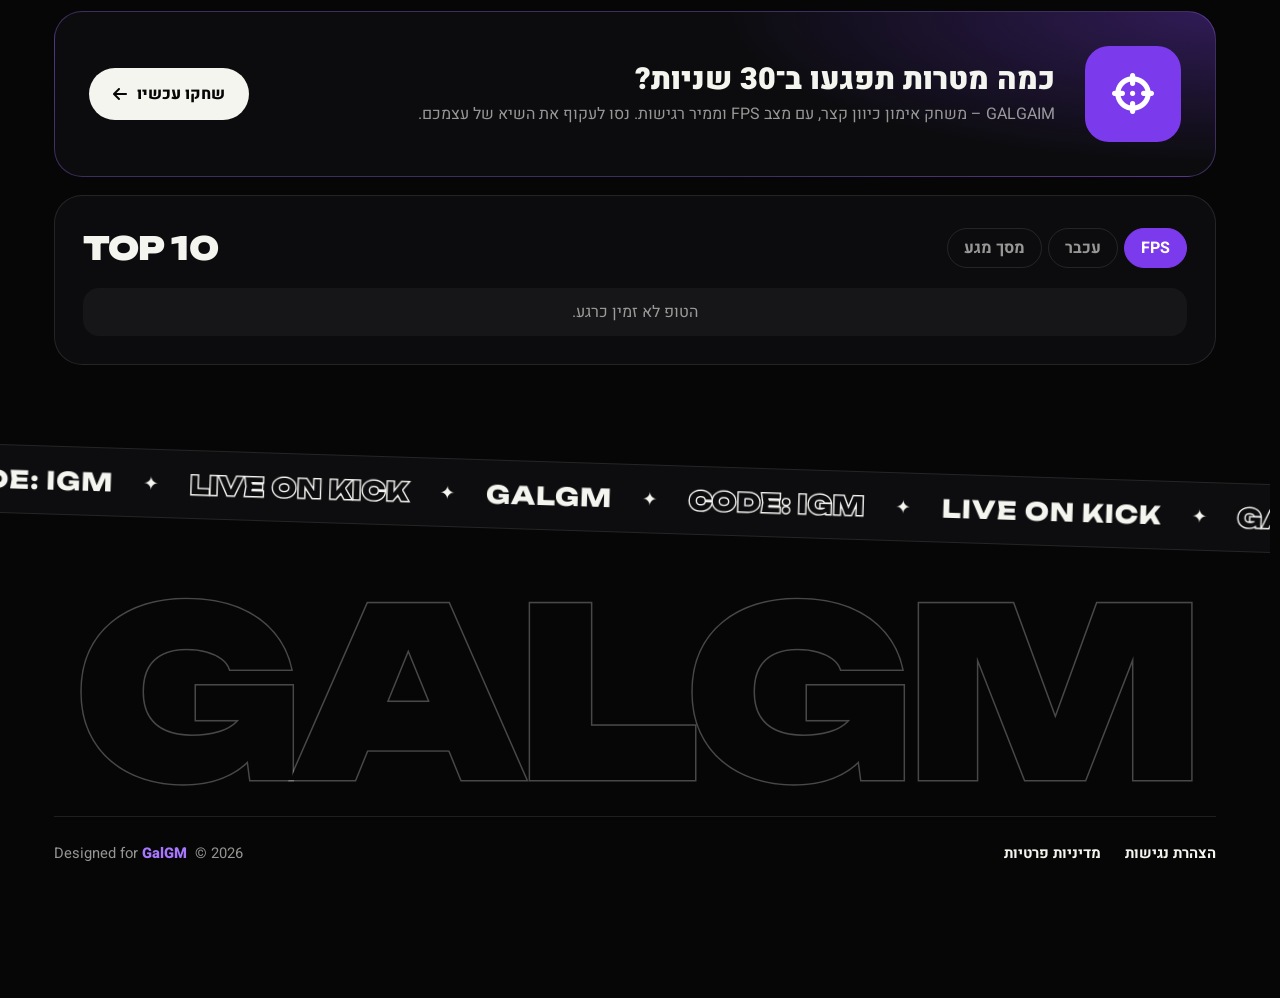
==== commit cc9c8959: "Subscriber badges: new nature-element GM badges Replace the eight badge images shown on the site wit" ====
--- a/index.html
+++ b/index.html
@@ -303,14 +303,14 @@
 
     <div class="path" data-reveal="path">
       <ol class="path-nodes">
-        <li style="--n:0"><span class="node"><img src="Subscriber%20badges/M1.png" alt="Base" loading="lazy" draggable="false"></span><span class="node-t">Base</span></li>
-        <li style="--n:1"><span class="node"><img src="Subscriber%20badges/M2.png" alt="2 Months" loading="lazy" draggable="false"></span><span class="node-t">2 Months</span></li>
-        <li style="--n:2"><span class="node"><img src="Subscriber%20badges/M3.png" alt="3 Months" loading="lazy" draggable="false"></span><span class="node-t">3 Months</span></li>
-        <li style="--n:3"><span class="node"><img src="Subscriber%20badges/M4.png" alt="6 Months" loading="lazy" draggable="false"></span><span class="node-t">6 Months</span></li>
-        <li style="--n:4"><span class="node"><img src="Subscriber%20badges/M5.png" alt="9 Months" loading="lazy" draggable="false"></span><span class="node-t">9 Months</span></li>
-        <li style="--n:5"><span class="node"><img src="Subscriber%20badges/M6.png" alt="1 Year" loading="lazy" draggable="false"></span><span class="node-t">1 Year</span></li>
-        <li style="--n:6"><span class="node"><img src="Subscriber%20badges/M7.png" alt="1.5 Years" loading="lazy" draggable="false"></span><span class="node-t">1.5 Years</span></li>
-        <li style="--n:7"><span class="node"><img src="Subscriber%20badges/M8.png" alt="2 Years" loading="lazy" draggable="false"></span><span class="node-t">2 Years</span></li>
+        <li style="--n:0"><span class="node"><img src="Subscriber%20badges/M1.png?v=2" alt="Base" loading="lazy" draggable="false"></span><span class="node-t">Base</span></li>
+        <li style="--n:1"><span class="node"><img src="Subscriber%20badges/M2.png?v=2" alt="2 Months" loading="lazy" draggable="false"></span><span class="node-t">2 Months</span></li>
+        <li style="--n:2"><span class="node"><img src="Subscriber%20badges/M3.png?v=2" alt="3 Months" loading="lazy" draggable="false"></span><span class="node-t">3 Months</span></li>
+        <li style="--n:3"><span class="node"><img src="Subscriber%20badges/M4.png?v=2" alt="6 Months" loading="lazy" draggable="false"></span><span class="node-t">6 Months</span></li>
+        <li style="--n:4"><span class="node"><img src="Subscriber%20badges/M5.png?v=2" alt="9 Months" loading="lazy" draggable="false"></span><span class="node-t">9 Months</span></li>
+        <li style="--n:5"><span class="node"><img src="Subscriber%20badges/M6.png?v=2" alt="1 Year" loading="lazy" draggable="false"></span><span class="node-t">1 Year</span></li>
+        <li style="--n:6"><span class="node"><img src="Subscriber%20badges/M7.png?v=2" alt="1.5 Years" loading="lazy" draggable="false"></span><span class="node-t">1.5 Years</span></li>
+        <li style="--n:7"><span class="node"><img src="Subscriber%20badges/M8.png?v=2" alt="2 Years" loading="lazy" draggable="false"></span><span class="node-t">2 Years</span></li>
       </ol>
     </div>
   </section>
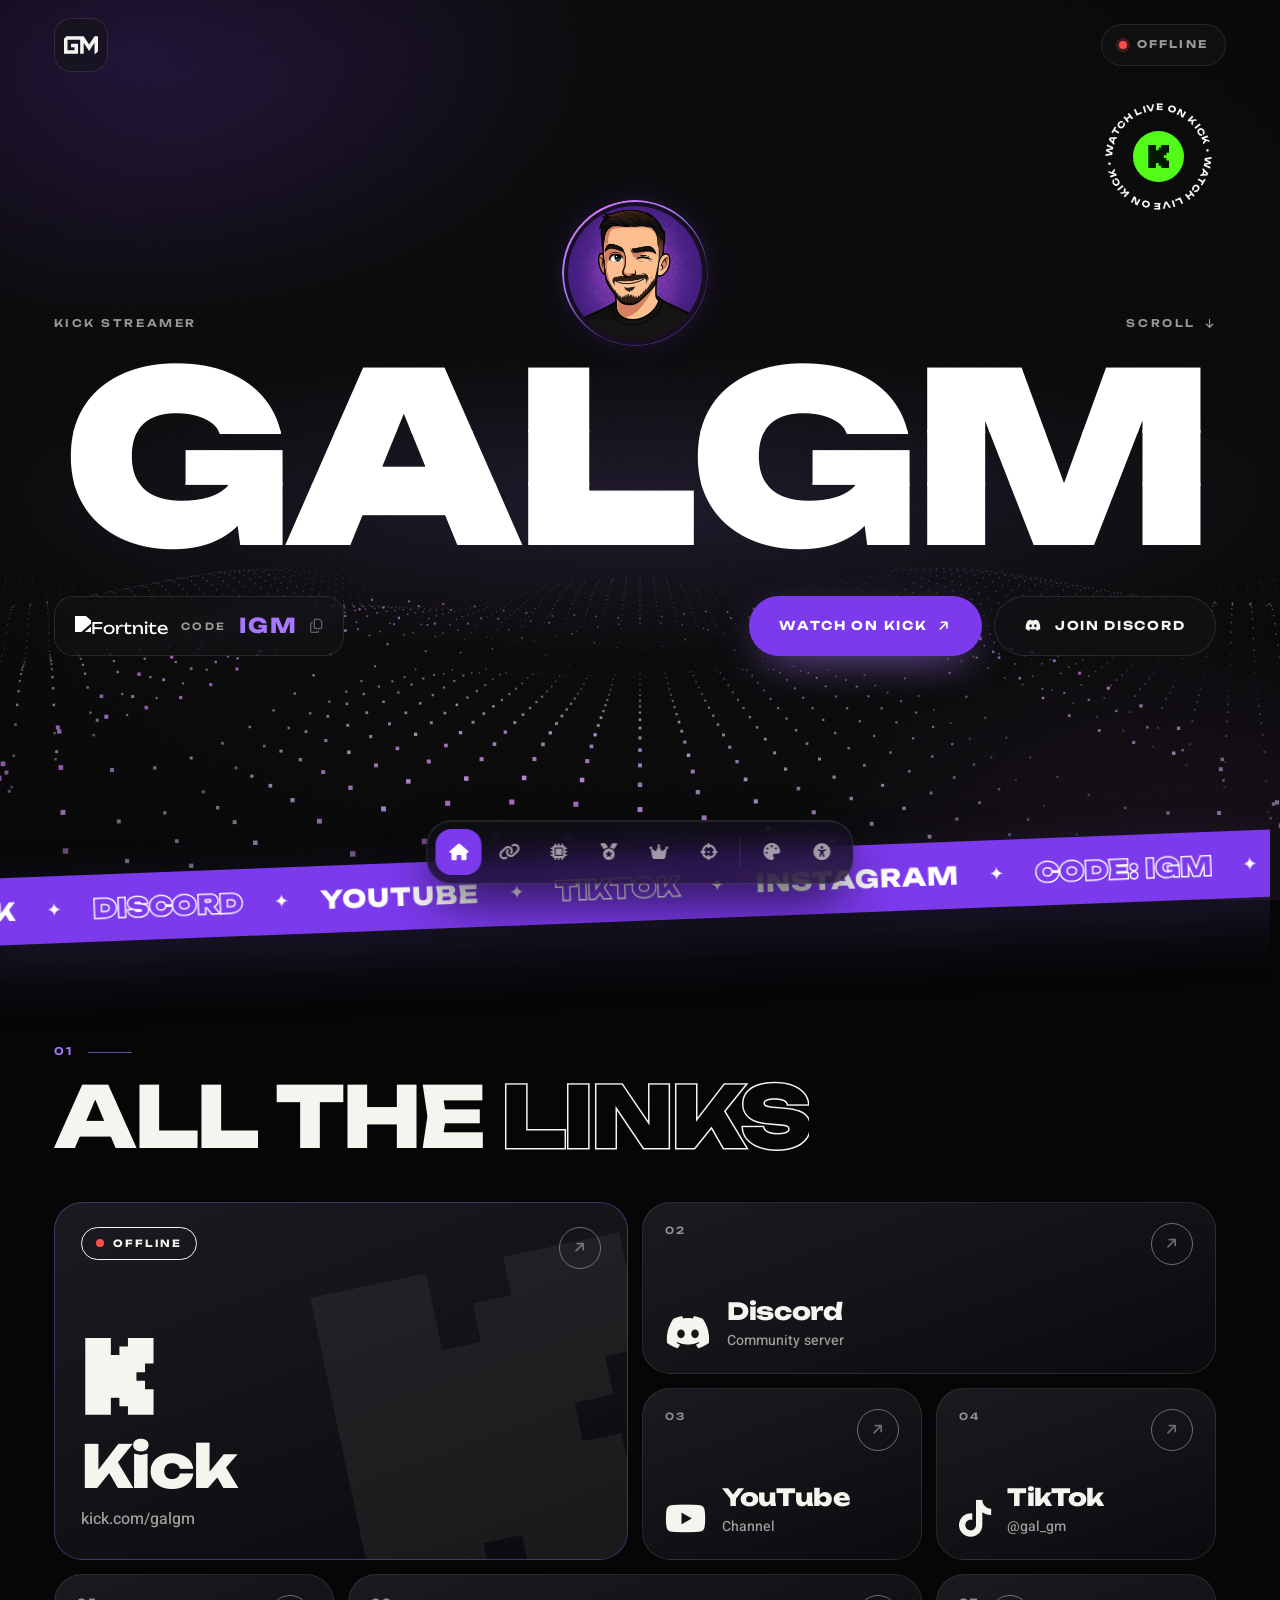
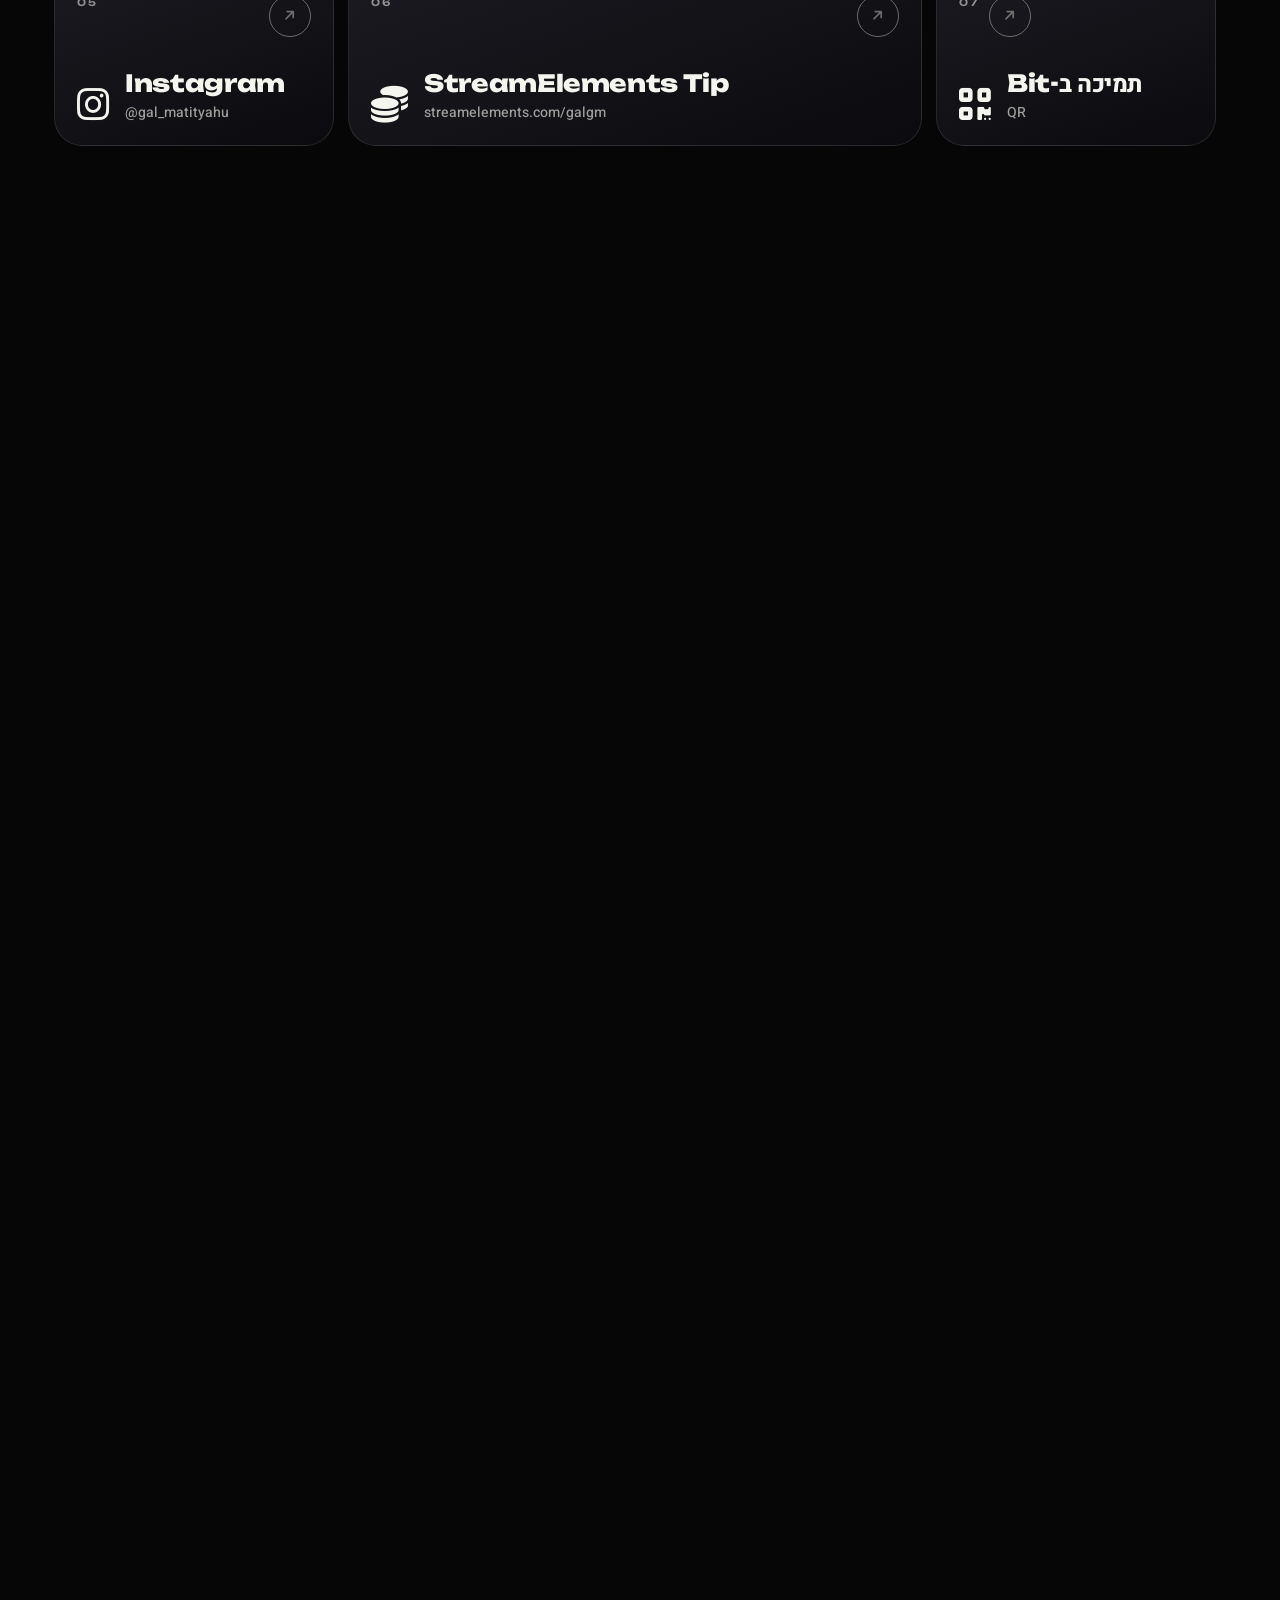
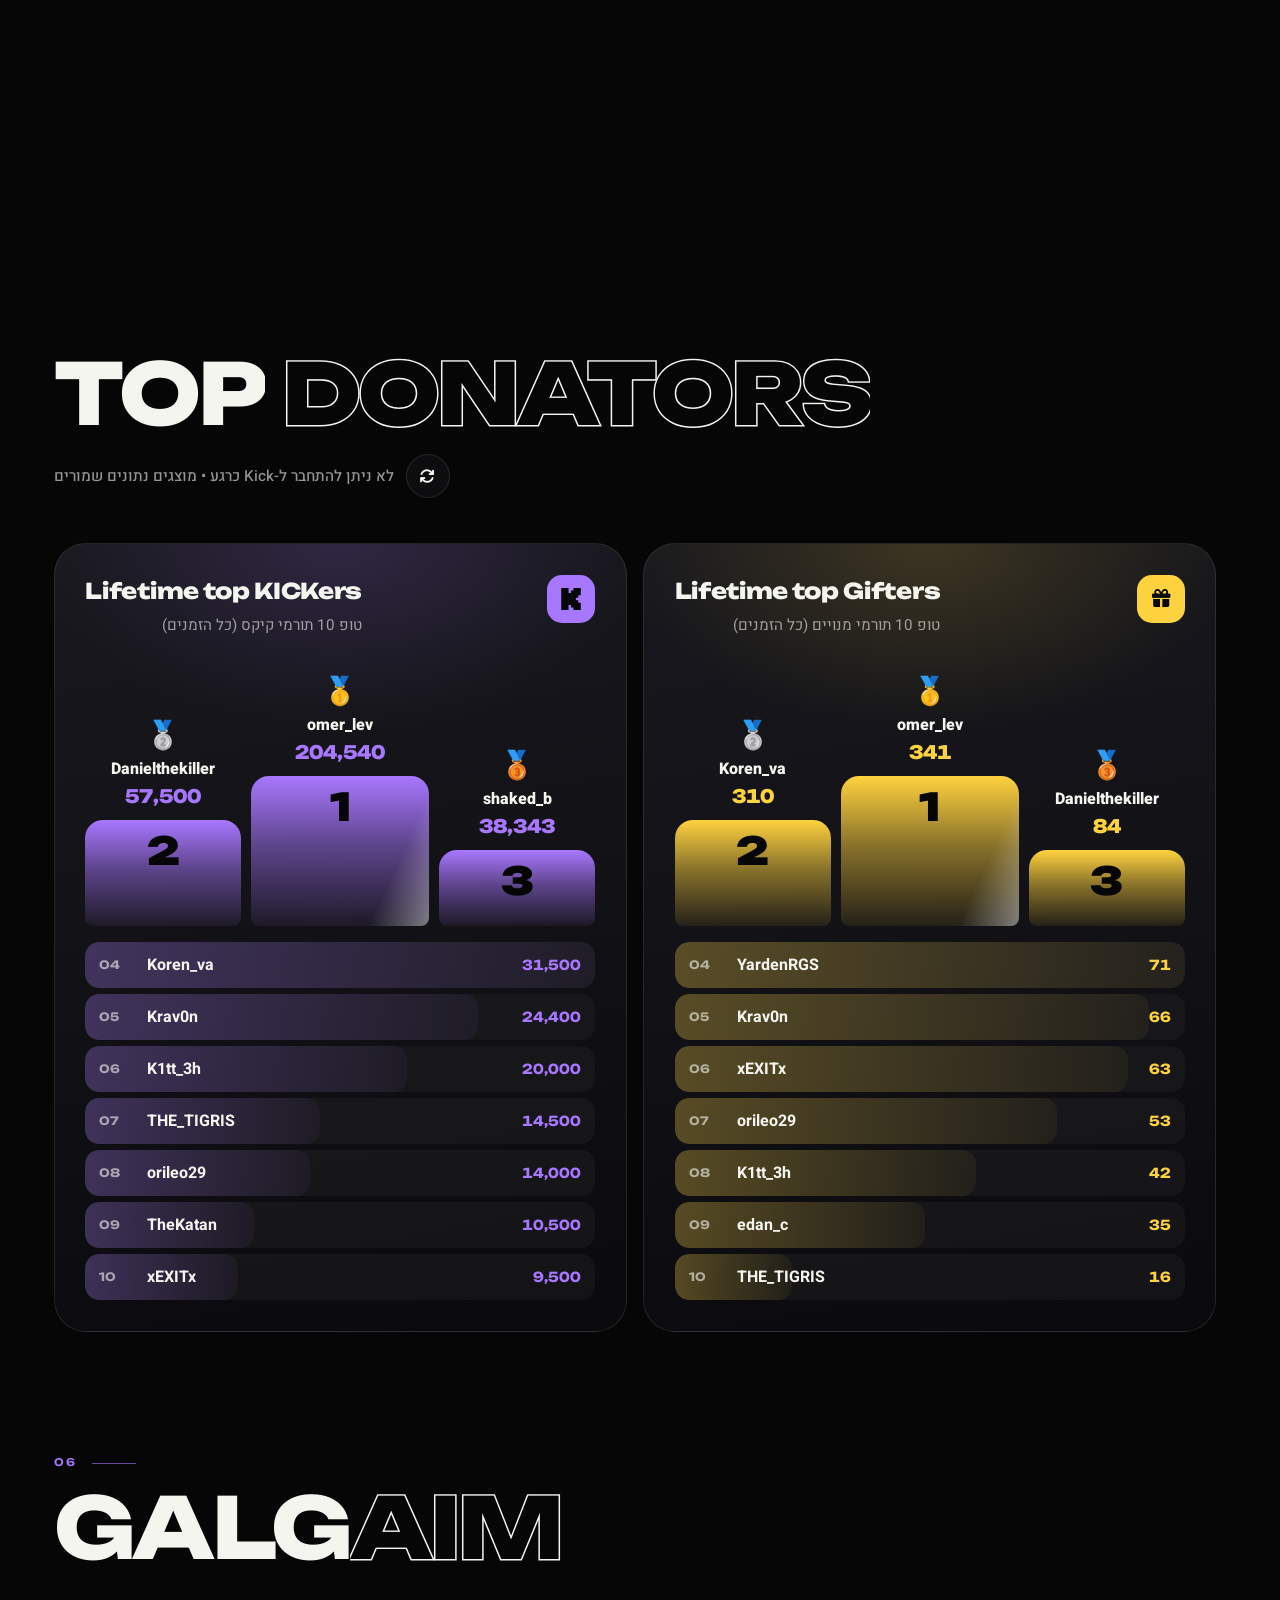
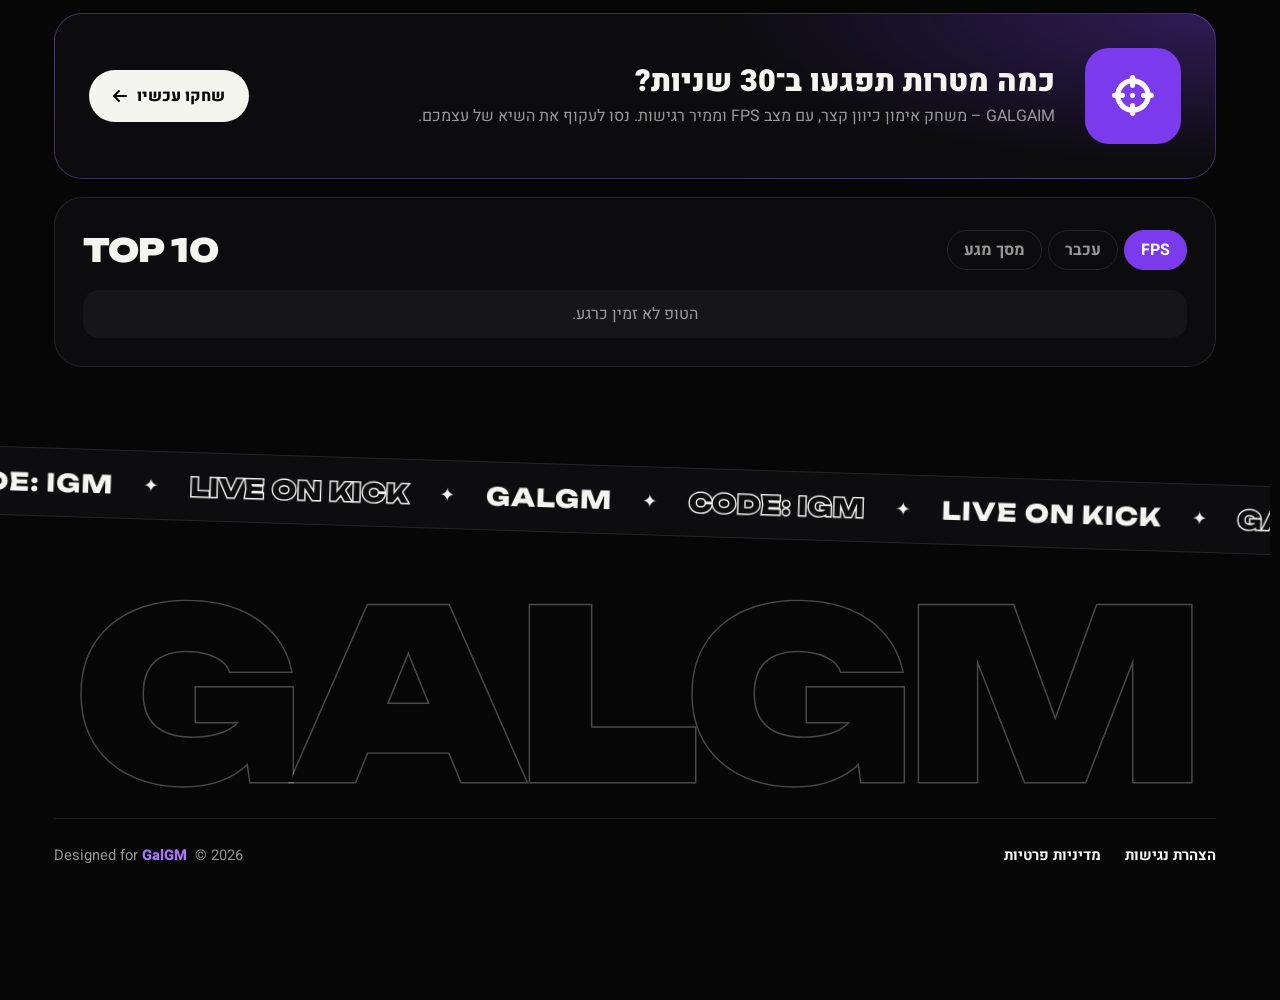
==== commit a6cc3e3b: "Subscriber badges: element effect on hover Each badge shows its element (stone, plant, water, ice, w" ====
--- a/index.html
+++ b/index.html
@@ -59,7 +59,7 @@
 <link rel="preconnect" href="https://fonts.gstatic.com" crossorigin>
 <link rel="stylesheet" href="https://fonts.googleapis.com/css2?family=Heebo:wght@400;500;700;800;900&family=Unbounded:wght@200..900&display=swap">
 <link rel="stylesheet" href="https://cdnjs.cloudflare.com/ajax/libs/font-awesome/6.4.0/css/all.min.css">
-<link rel="stylesheet" href="style.css?v=12">
+<link rel="stylesheet" href="style.css?v=13">
 </head>
 <body>
 
@@ -506,6 +506,6 @@
 <div class="toast" id="toast" role="status" aria-live="polite"></div>
 
 <script src="fx.js?v=5"></script>
-<script src="app.js?v=10"></script>
+<script src="app.js?v=11"></script>
 </body>
 </html>
--- a/style.css
+++ b/style.css
@@ -607,6 +607,165 @@
 .path-nodes li:hover .node img { transform: rotateY(360deg); }
 .node-t { font-family: var(--display); font-size: 0.66rem; font-weight: 600; letter-spacing: 0.12em; text-transform: uppercase; color: var(--mute); text-align: center; transition: color 0.3s ease; }
 .path-nodes li:hover .node-t { color: var(--acc); }
+
+/* ── אפקט אלמנט במעבר עכבר על תג ──
+   לכל תג יש data-el (אבן, צמח, מים, קרח, רוח, אש, ברק, אור). app.js מוסיף לכל עיגול 12 חלקיקים (.ep)
+   עם מספרים קבועים (--x, --y, --s, --k, --d, --a), וה-CSS כאן מנפיש אותם רק בזמן המעבר.
+   בלי אנימציות (תפריט הנגישות) החלקיקים פשוט נשארים שקופים. */
+.path { padding: 50px 28px 12px; margin: -32px -28px 0; }
+.node { position: relative; isolation: isolate; }
+.path-nodes li:hover { z-index: 3; }
+.path-nodes li[data-el] { --el: 139, 92, 246; --R: 44px; }
+.path-nodes li[data-el="stone"] { --el: 190, 184, 178; }
+.path-nodes li[data-el="plant"] { --el: 74, 222, 128; }
+.path-nodes li[data-el="water"] { --el: 56, 189, 248; }
+.path-nodes li[data-el="ice"]   { --el: 165, 243, 252; }
+.path-nodes li[data-el="wind"]  { --el: 153, 246, 228; }
+.path-nodes li[data-el="fire"]  { --el: 255, 122, 20; }
+.path-nodes li[data-el="bolt"]  { --el: 70, 140, 255; }
+.path-nodes li[data-el="light"] { --el: 255, 214, 90; }
+.path-nodes li[data-el]:hover .node { border-color: rgb(var(--el)); box-shadow: 0 16px 36px -10px rgba(var(--el), 0.6), 0 0 28px -6px rgba(var(--el), 0.55); }
+.path-nodes li[data-el]:hover .node-t { color: rgb(var(--el)); }
+.node::before, .node::after, .node .ep { position: absolute; opacity: 0; pointer-events: none; }
+.node::before, .node::after { content: ''; inset: 0; border-radius: 50%; z-index: -1; }
+.node .ep { left: 50%; top: 50%; z-index: 2; }
+@keyframes elIn { to { opacity: 1; } }
+
+/* אבן: התג רועד ושברי סלע נושרים ממנו */
+[data-el="stone"] .ep {
+  width: calc(6px + var(--s) * 6px); height: calc(6px + var(--s) * 6px); margin: -5px 0 0 -5px;
+  background: linear-gradient(135deg, #f5f5f4, #8a817b 55%, #44403c);
+  clip-path: polygon(22% 0, 82% 10%, 100% 56%, 66% 100%, 14% 86%, 0 36%);
+}
+li[data-el="stone"]:hover .ep { animation: stX 1s linear infinite, stY 1s cubic-bezier(0.35, 0, 0.85, 0.45) infinite; animation-delay: calc(var(--k) * -1s); }
+li[data-el="stone"]:hover .node img { animation: stQuake 0.26s linear infinite; }
+@keyframes stX { from { translate: calc(var(--x) * 30px) 0; } to { translate: calc(var(--x) * 54px) 0; } }
+@keyframes stY {
+  0% { transform: translateY(14px) rotate(0deg); opacity: 0; }
+  12%, 80% { opacity: 1; }
+  100% { transform: translateY(80px) rotate(calc(var(--x) * 320deg)); opacity: 0; }
+}
+@keyframes stQuake { 0%, 100% { translate: 0 0; } 25% { translate: 2px -1px; } 50% { translate: -2px 1px; } 75% { translate: 1px 2px; } }
+
+/* צמח: גבעול צומח סביב העיגול ועלים עולים למעלה */
+@property --elp { syntax: '<angle>'; inherits: false; initial-value: 0deg; }
+[data-el="plant"] .node::before {
+  inset: -7px; background: conic-gradient(#4ade80 var(--elp), transparent 0);
+  -webkit-mask: radial-gradient(farthest-side, transparent calc(100% - 3.5px), #000 calc(100% - 3px));
+  mask: radial-gradient(farthest-side, transparent calc(100% - 3.5px), #000 calc(100% - 3px));
+}
+li[data-el="plant"]:hover .node::before { animation: plVine 1.1s ease-out forwards; }
+@keyframes plVine { from { --elp: 0deg; opacity: 1; } to { --elp: 360deg; opacity: 1; } }
+[data-el="plant"] .ep { width: 12px; height: 12px; margin: -6px 0 0 -6px; border-radius: 0 100% 0 100%; background: linear-gradient(135deg, #d9f99d, #22c55e 55%, #15803d); }
+li[data-el="plant"]:hover .ep { animation: plX 2.2s ease-in-out infinite, plY 2.2s linear infinite; animation-delay: calc(var(--k) * -2.2s); }
+@keyframes plX { 0%, 100% { translate: calc(var(--x) * 42px - 9px) 0; } 50% { translate: calc(var(--x) * 42px + 9px) 0; } }
+@keyframes plY {
+  0% { transform: translateY(38px) rotate(0deg) scale(0.3); opacity: 0; }
+  15%, 75% { opacity: 1; }
+  100% { transform: translateY(-74px) rotate(calc(var(--x) * 300deg + 160deg)) scale(1); opacity: 0; }
+}
+
+/* מים: אדוות שמתפשטות וטיפות שמתיזות כמו מזרקה */
+[data-el="water"] .node::before, [data-el="water"] .node::after { border: 2px solid rgba(125, 211, 252, 0.9); }
+li[data-el="water"]:hover .node::before { animation: waRing 1.5s ease-out infinite; }
+li[data-el="water"]:hover .node::after { animation: waRing 1.5s ease-out -0.75s infinite; }
+@keyframes waRing { from { transform: scale(1); opacity: 0.95; } to { transform: scale(1.6); opacity: 0; } }
+[data-el="water"] .ep { width: calc(5px + var(--s) * 4px); height: calc(5px + var(--s) * 4px); margin: -4px 0 0 -4px; border-radius: 50%; background: radial-gradient(circle at 35% 30%, #fff 0 20%, #7dd3fc 32%, #0ea5e9); }
+li[data-el="water"]:hover .ep { animation: waX 1.15s linear infinite, waY 1.15s linear infinite; animation-delay: calc(var(--k) * -1.15s); }
+@keyframes waX { from { translate: calc(var(--x) * 14px) 0; } to { translate: calc(var(--x) * 60px) 0; } }
+@keyframes waY {
+  0% { transform: translateY(-28px) scale(0.5); opacity: 0; animation-timing-function: cubic-bezier(0.2, 0.6, 0.4, 1); }
+  12% { opacity: 1; }
+  45% { transform: translateY(-70px) scale(1); animation-timing-function: cubic-bezier(0.6, 0, 0.9, 0.5); }
+  85% { opacity: 1; }
+  100% { transform: translateY(14px) scale(0.8); opacity: 0; }
+}
+
+/* קרח: כפור על העיגול, שלג יורד ונצנוצים */
+[data-el="ice"] .node::before { background: radial-gradient(circle, transparent 42%, rgba(165, 243, 252, 0.5) 100%); box-shadow: inset 0 0 16px rgba(255, 255, 255, 0.75); }
+li[data-el="ice"]:hover .node::before { animation: elIn 0.7s ease-out forwards; }
+[data-el="ice"] .ep { width: calc(3px + var(--s) * 3px); height: calc(3px + var(--s) * 3px); margin: -3px 0 0 -3px; border-radius: 50%; background: #fff; box-shadow: 0 0 5px #a5f3fc; }
+li[data-el="ice"]:hover .ep { animation: icX 2.4s ease-in-out infinite, icY 2.4s linear infinite; animation-delay: calc(var(--k) * -2.4s); }
+@keyframes icX { 0%, 100% { translate: calc(var(--x) * 50px - 6px) 0; } 50% { translate: calc(var(--x) * 50px + 6px) 0; } }
+@keyframes icY { 0% { transform: translateY(-76px); opacity: 0; } 15%, 80% { opacity: 1; } 100% { transform: translateY(56px); opacity: 0; } }
+[data-el="ice"] .ep.alt, [data-el="light"] .ep {
+  width: 14px; height: 14px; margin: -7px 0 0 -7px; border-radius: 0; box-shadow: none;
+  clip-path: polygon(50% 0, 60% 40%, 100% 50%, 60% 60%, 50% 100%, 40% 60%, 0 50%, 40% 40%);
+}
+[data-el="ice"] .ep.alt { background: linear-gradient(#fff, #a5f3fc); }
+li[data-el="ice"]:hover .ep.alt { animation: icTw 1.3s ease-in-out infinite; animation-delay: calc(var(--d) * -1.3s); }
+@keyframes icTw {
+  0%, 100% { transform: rotate(var(--a)) translateY(calc(var(--R) * -1.14)) scale(0); opacity: 0; }
+  50% { transform: rotate(var(--a)) translateY(calc(var(--R) * -1.14)) scale(1.15); opacity: 1; }
+}
+
+/* רוח: משבים שחולפים על התג והתג מתנדנד */
+[data-el="wind"] .ep { width: calc(26px + var(--s) * 18px); height: 12px; margin: -6px 0 0 -18px; border-top: 2px solid rgba(240, 253, 250, 0.95); border-radius: 50%; }
+[data-el="wind"] .ep.alt { border-top-color: rgba(153, 246, 228, 0.9); }
+li[data-el="wind"]:hover .ep { animation: wiX 1.2s linear infinite, wiY 1.2s ease-in-out infinite; animation-delay: calc(var(--d) * -1.2s); }
+li[data-el="wind"]:hover .node img { animation: wiSway 1.2s ease-in-out infinite; }
+@keyframes wiX { from { translate: -70px calc(var(--y) * 40px); } to { translate: 70px calc(var(--y) * 40px); } }
+@keyframes wiY {
+  0% { transform: translateY(0) scaleX(0.4); opacity: 0; }
+  25% { transform: translateY(-6px) scaleX(1); opacity: 1; }
+  75% { transform: translateY(6px) scaleX(1); opacity: 1; }
+  100% { transform: translateY(0) scaleX(0.4); opacity: 0; }
+}
+@keyframes wiSway { 0%, 100% { rotate: -6deg; translate: -2px 0; } 50% { rotate: 6deg; translate: 2px 0; } }
+
+/* אש: להבות שעולות מאחורי התג, זוהר מהבהב וגיצים */
+[data-el="fire"] .node::before { background: radial-gradient(circle at 50% 100%, rgba(255, 122, 20, 0.8), rgba(224, 36, 0, 0.3) 55%, transparent 78%); }
+li[data-el="fire"]:hover .node::before { animation: fiGlow 0.5s ease-in-out infinite alternate; }
+@keyframes fiGlow { from { opacity: 0.55; } to { opacity: 1; } }
+[data-el="fire"] .ep {
+  width: 22px; height: 22px; margin: -11px 0 0 -11px; z-index: -1; border-radius: 0 50% 50% 50%;
+  background: linear-gradient(135deg, #e02400, #ff6a00 38%, #ffc933 72%, #fff3a0);
+  filter: blur(0.5px);
+}
+li[data-el="fire"]:hover .ep { animation: fiX 0.95s ease-in-out infinite, fiY 0.95s ease-in infinite; animation-delay: calc(var(--k) * -0.95s); }
+@keyframes fiX { 0%, 100% { translate: calc(var(--x) * 30px - 4px) 0; } 50% { translate: calc(var(--x) * 30px + 4px) 0; } }
+@keyframes fiY {
+  0% { transform: translateY(22px) rotate(45deg) scale(calc(1 + var(--s) * 0.7)); opacity: 0; }
+  18%, 60% { opacity: 1; }
+  100% { transform: translateY(-72px) rotate(45deg) scale(0.12); opacity: 0; }
+}
+[data-el="fire"] .ep.alt { width: 4px; height: 4px; margin: -2px 0 0 -2px; z-index: 2; border-radius: 50%; background: #ffe58a; box-shadow: 0 0 6px 1px #ff8a1f; filter: none; }
+li[data-el="fire"]:hover .ep.alt { animation: fiX 1.5s ease-in-out infinite, fiEm 1.5s ease-out infinite; animation-delay: calc(var(--d) * -1.5s); }
+@keyframes fiEm { 0% { transform: translateY(10px); opacity: 0; } 15%, 70% { opacity: 1; } 100% { transform: translateY(-82px); opacity: 0; } }
+
+/* ברק: ברקים שמבזיקים סביב התג והעיגול מהבהב */
+[data-el="bolt"] .node::before { box-shadow: 0 0 0 2px #7dd3fc, 0 0 28px 7px rgba(47, 123, 255, 0.85), inset 0 0 20px rgba(125, 211, 252, 0.75); }
+li[data-el="bolt"]:hover .node::before { animation: boFlash 1.2s steps(1) infinite; }
+li[data-el="bolt"]:hover .node img { animation: boImg 1.2s steps(1) infinite; }
+@keyframes boFlash { 0%, 9%, 20%, 55%, 64% { opacity: 0; } 4%, 13%, 50%, 60% { opacity: 1; } }
+@keyframes boImg { 0%, 9%, 20%, 55%, 64% { filter: none; } 4%, 13%, 50%, 60% { filter: brightness(1.5); } }
+[data-el="bolt"] .ep {
+  width: 16px; height: calc(26px + var(--s) * 10px); margin: -18px 0 0 -8px;
+  background: url("data:image/svg+xml,%3Csvg xmlns='http://www.w3.org/2000/svg' viewBox='0 0 16 32' preserveAspectRatio='none'%3E%3Cpath d='M9 1L3 12L11 16L5 31' fill='none' stroke='white' stroke-width='2.4' stroke-linejoin='round' stroke-linecap='round'/%3E%3C/svg%3E") center / 100% 100% no-repeat;
+  filter: drop-shadow(0 0 2px #7dd3fc) drop-shadow(0 0 5px #2563eb);
+  transform: rotate(var(--a)) translateY(calc(var(--R) * -1 - 17px));
+}
+[data-el="bolt"] .ep.alt { transform: rotate(var(--a)) translateY(calc(var(--R) * -1 - 17px)) scaleX(-1); }
+li[data-el="bolt"]:hover .ep { animation: boZap 1.2s steps(1) infinite; animation-delay: calc(var(--d) * -1.2s); }
+@keyframes boZap { 0%, 9%, 24% { opacity: 0; } 2%, 13% { opacity: 1; } }
+
+/* אור: קרניים מסתובבות, הילה פועמת ונצנוצי זהב */
+[data-el="light"] .node::before {
+  inset: -30px; background: repeating-conic-gradient(rgba(255, 220, 110, 0.8) 0 7deg, transparent 7deg 30deg);
+  -webkit-mask: radial-gradient(circle, rgba(0, 0, 0, 0.3) 0, #000 42%, transparent 70%);
+  mask: radial-gradient(circle, rgba(0, 0, 0, 0.3) 0, #000 42%, transparent 70%);
+}
+li[data-el="light"]:hover .node::before { animation: elIn 0.5s ease-out forwards, liSpin 9s linear infinite; }
+@keyframes liSpin { to { transform: rotate(360deg); } }
+[data-el="light"] .node::after { box-shadow: 0 0 30px 8px rgba(255, 214, 90, 0.6); }
+li[data-el="light"]:hover .node::after { animation: liPulse 1.3s ease-in-out infinite alternate; }
+@keyframes liPulse { from { opacity: 0.35; transform: scale(0.96); } to { opacity: 1; transform: scale(1.06); } }
+[data-el="light"] .ep { background: linear-gradient(#fff, #ffe58a); }
+li[data-el="light"]:hover .ep { animation: liTw 1.5s ease-in-out infinite; animation-delay: calc(var(--d) * -1.5s); }
+@keyframes liTw {
+  0%, 100% { transform: translate(calc(var(--x) * 58px), calc(var(--y) * 58px)) rotate(0deg) scale(0); opacity: 0; }
+  50% { transform: translate(calc(var(--x) * 58px), calc(var(--y) * 58px)) rotate(90deg) scale(calc(0.7 + var(--s) * 0.7)); opacity: 1; }
+}
 
 /* ───────────── 11. SUBSCRIBER EMOTES – שורות נעות ───────────── */
 .emotes {
@@ -1021,6 +1180,7 @@
   .path-nodes { grid-template-columns: repeat(4, minmax(0, 1fr)); min-width: 0; row-gap: 26px; }
   .path-nodes::before, .path-nodes::after { display: none; }
   .node { width: 72px; height: 72px; }
+  .path-nodes li[data-el] { --R: 36px; }
   .node img { width: 44px; height: 44px; }
   .node-t { font-size: 0.56rem; letter-spacing: 0.08em; }
   .emote { width: 82px; height: 82px; border-radius: 22px; }
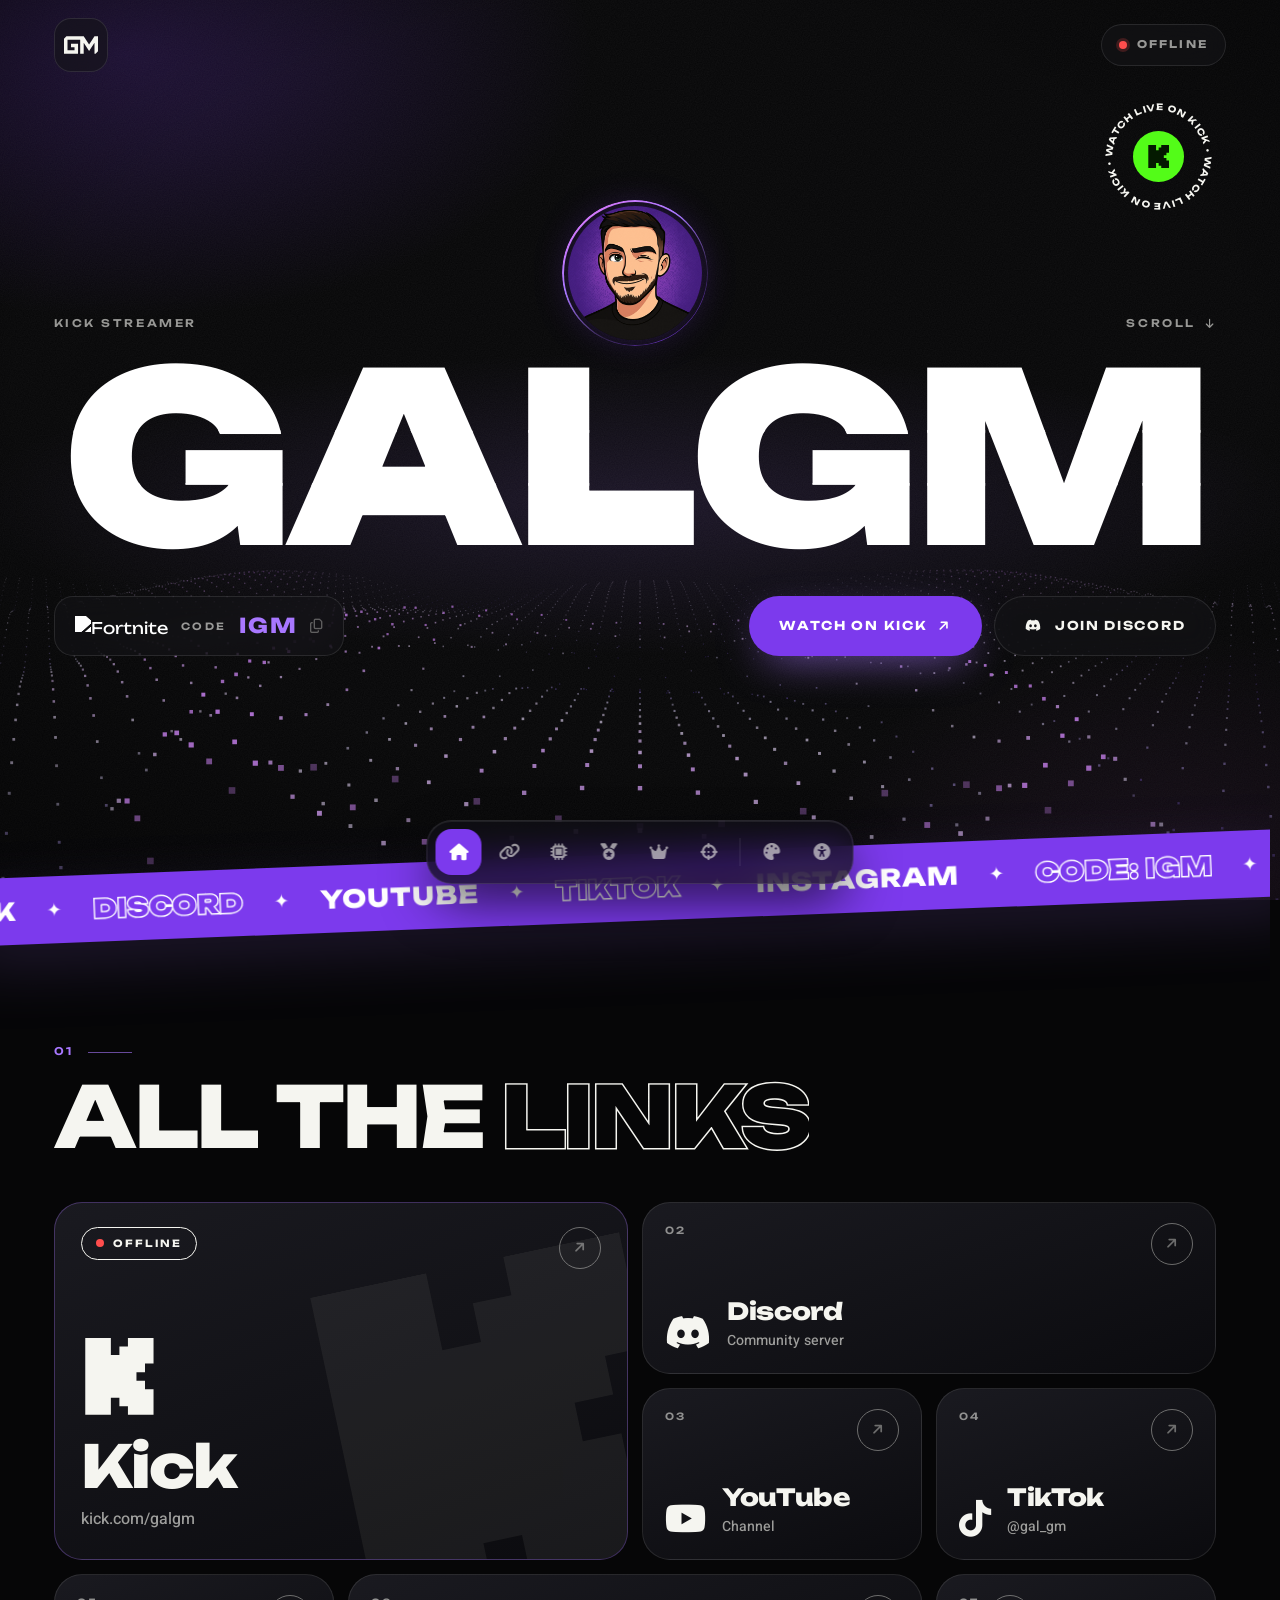
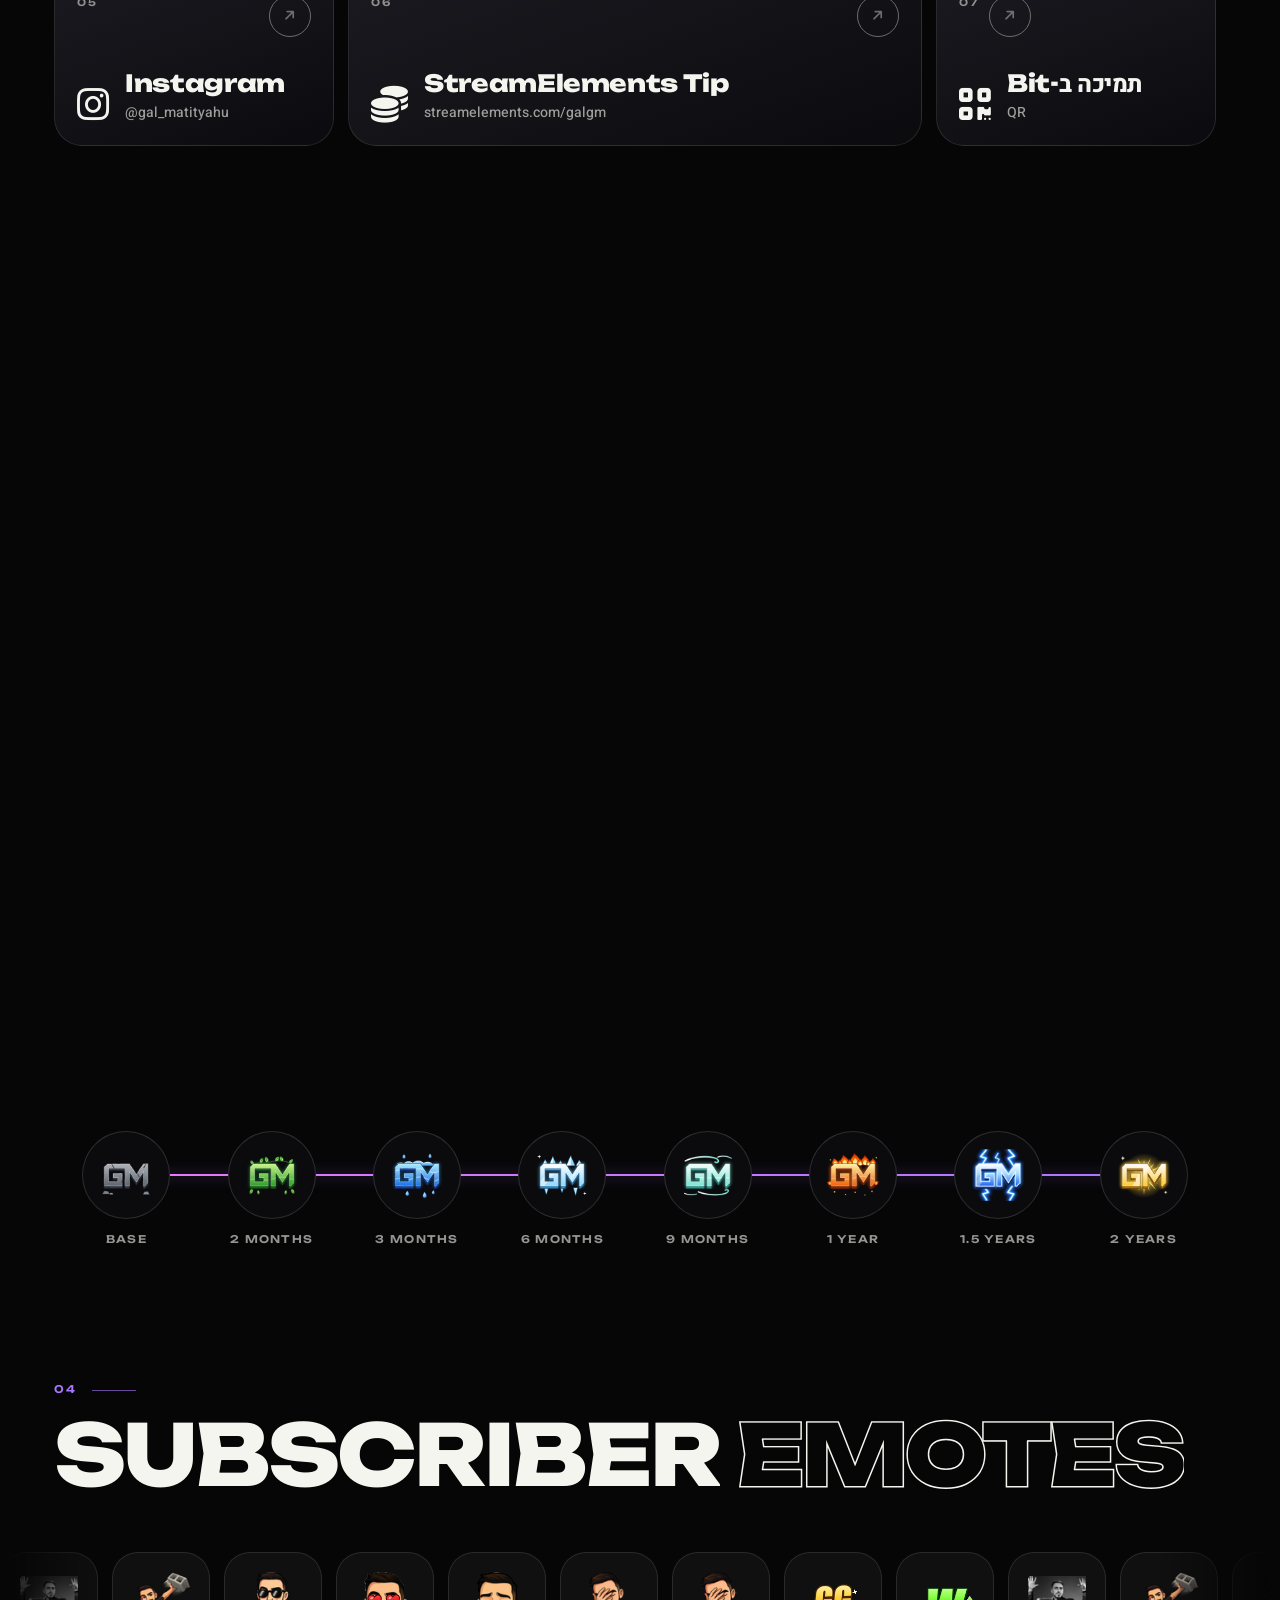
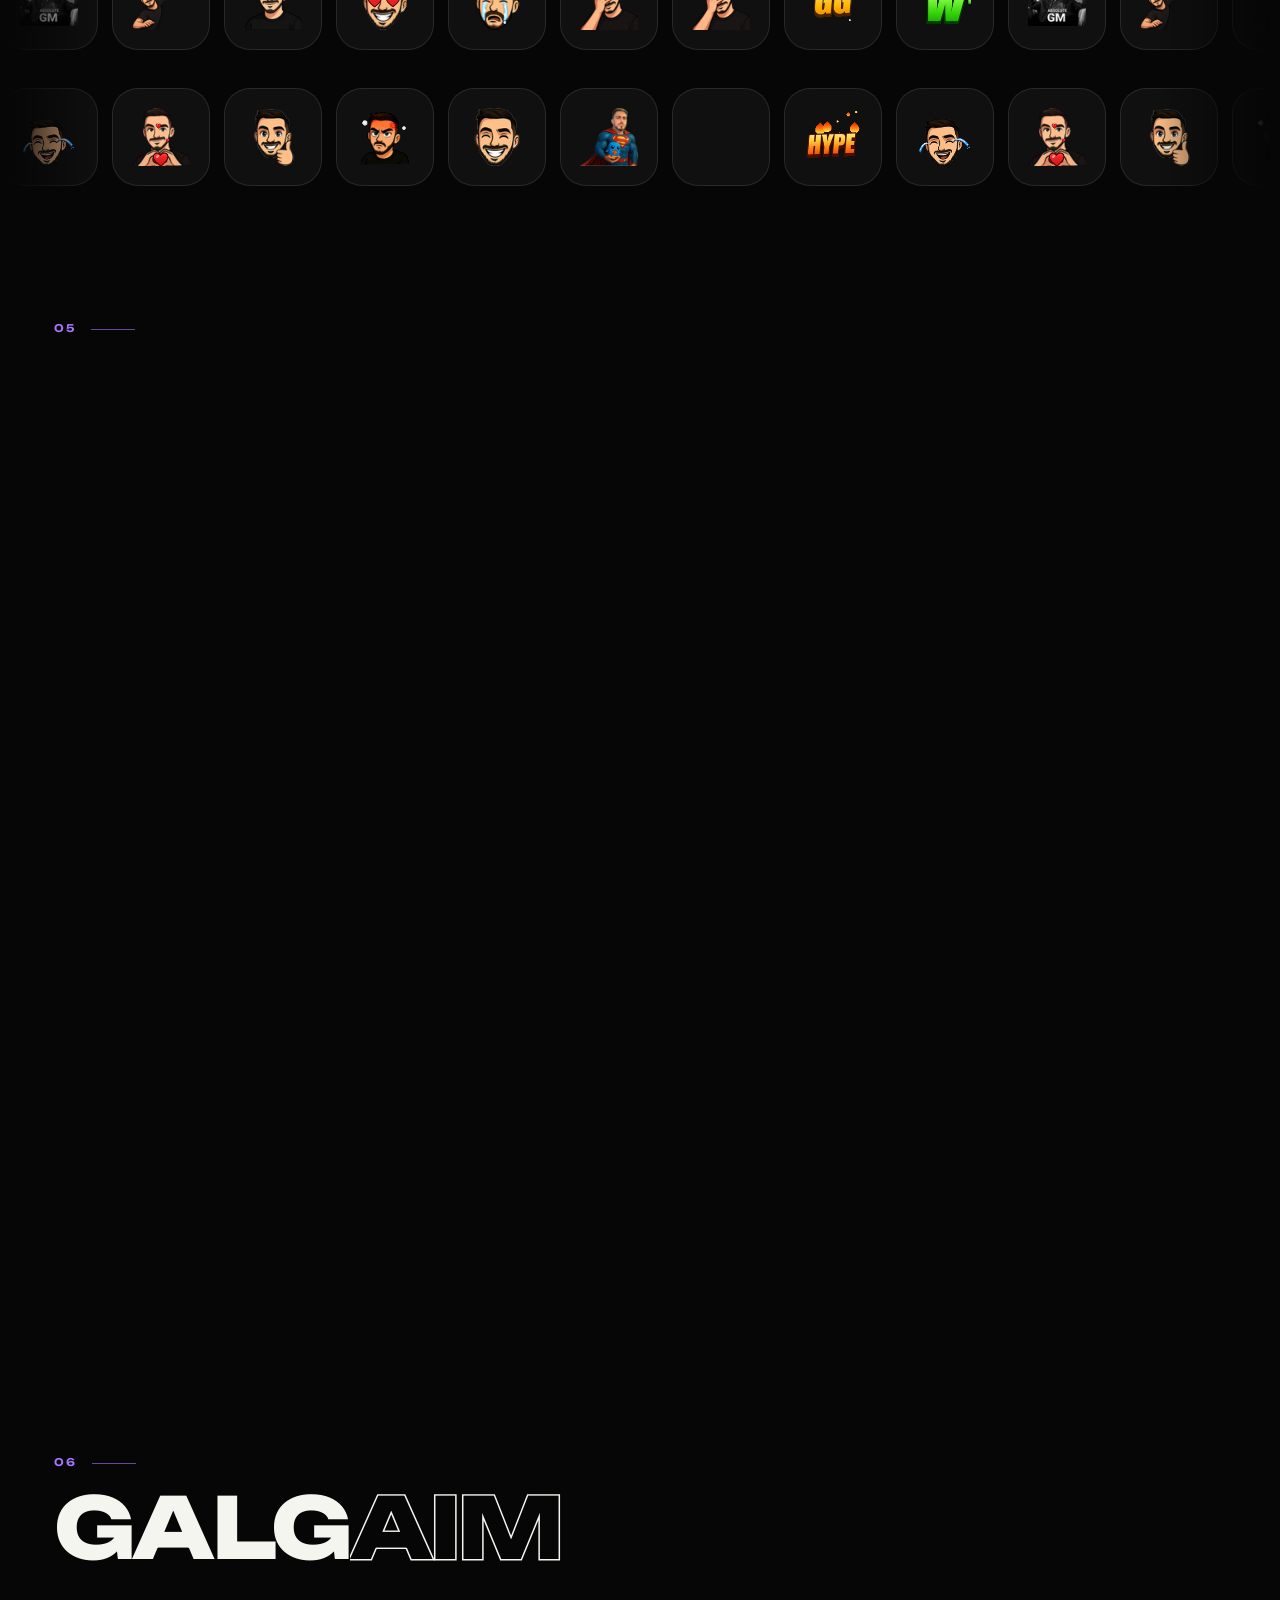
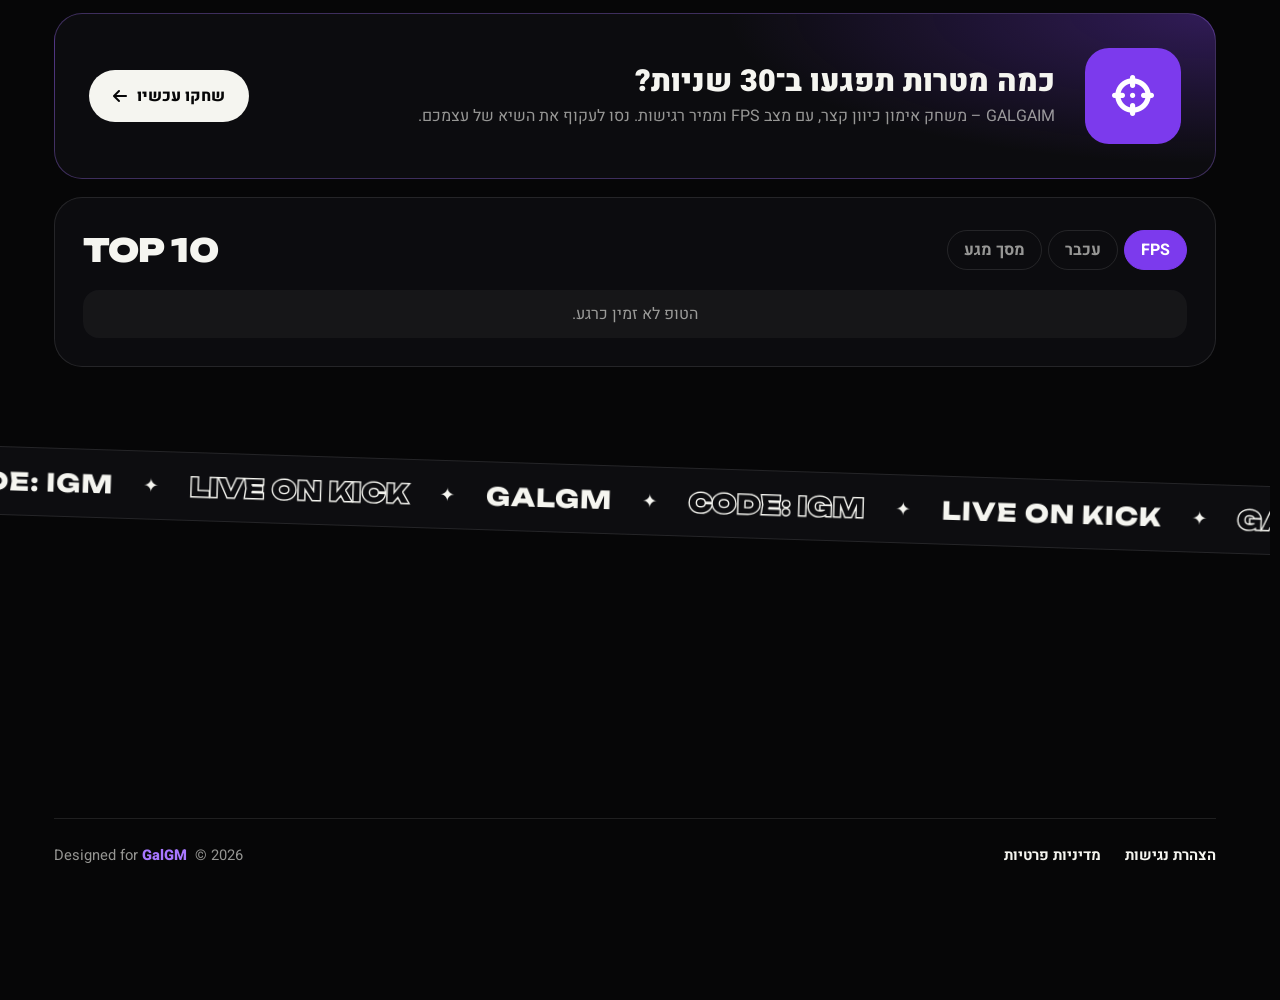
==== commit 4eb7873e: "Subscriber emotes: animated versions and four new GM-style emotes Animated: laughing, crying, angry," ====
--- a/index.html
+++ b/index.html
@@ -328,20 +328,24 @@
           <span class="emote" title="Emote 1"><img src="Subscriber%20emotes/1.png" alt="Emote 1" loading="lazy" draggable="false"></span>
           <span class="emote" title="Emote 2"><img src="Subscriber%20emotes/2.png" alt="Emote 2" loading="lazy" draggable="false"></span>
           <span class="emote" title="Emote 3"><img src="Subscriber%20emotes/3.png" alt="Emote 3" loading="lazy" draggable="false"></span>
-          <span class="emote" title="Emote 4"><img src="Subscriber%20emotes/4.png" alt="Emote 4" loading="lazy" draggable="false"></span>
-          <span class="emote" title="Emote 5"><img src="Subscriber%20emotes/5.png" alt="Emote 5" loading="lazy" draggable="false"></span>
-          <span class="emote" title="Emote 6"><img src="Subscriber%20emotes/6.png" alt="Emote 6" loading="lazy" draggable="false"></span>
+          <span class="emote" title="Emote 4 (Animated)"><img src="Subscriber%20emotes/4.gif" alt="Emote 4" loading="lazy" draggable="false"></span>
+          <span class="emote" title="Emote 5 (Animated)"><img src="Subscriber%20emotes/5.gif" alt="Emote 5" loading="lazy" draggable="false"></span>
+          <span class="emote" title="Emote 6 (Animated)"><img src="Subscriber%20emotes/6.gif" alt="Emote 6" loading="lazy" draggable="false"></span>
           <span class="emote" title="Emote 7"><img src="Subscriber%20emotes/7.png" alt="Emote 7" loading="lazy" draggable="false"></span>
+          <span class="emote" title="GG (Animated)"><img src="Subscriber%20emotes/14.gif" alt="GG" loading="lazy" draggable="false"></span>
+          <span class="emote" title="W (Animated)"><img src="Subscriber%20emotes/15.gif" alt="W" loading="lazy" draggable="false"></span>
         </div>
       </div>
       <div class="emote-row rev">
         <div class="emote-track">
-          <span class="emote" title="Emote 8 (Animated)"><img src="Subscriber%20emotes/8.gif" alt="Emote 8" loading="lazy" draggable="false"></span>
-          <span class="emote" title="Emote 9"><img src="Subscriber%20emotes/9.png" alt="Emote 9" loading="lazy" draggable="false"></span>
+          <span class="emote" title="Emote 8 (Animated)"><img src="Subscriber%20emotes/8.gif?v=2" alt="Emote 8" loading="lazy" draggable="false"></span>
+          <span class="emote" title="Emote 9 (Animated)"><img src="Subscriber%20emotes/9.gif" alt="Emote 9" loading="lazy" draggable="false"></span>
           <span class="emote" title="Emote 10"><img src="Subscriber%20emotes/10.png" alt="Emote 10" loading="lazy" draggable="false"></span>
-          <span class="emote" title="Emote 11"><img src="Subscriber%20emotes/11.png" alt="Emote 11" loading="lazy" draggable="false"></span>
+          <span class="emote" title="Emote 11 (Animated)"><img src="Subscriber%20emotes/11.gif" alt="Emote 11" loading="lazy" draggable="false"></span>
           <span class="emote" title="Emote 12"><img src="Subscriber%20emotes/12.png" alt="Emote 12" loading="lazy" draggable="false"></span>
           <span class="emote" title="Emote 13"><img src="Subscriber%20emotes/13.png" alt="Emote 13" loading="lazy" draggable="false"></span>
+          <span class="emote" title="L (Animated)"><img src="Subscriber%20emotes/16.gif" alt="L" loading="lazy" draggable="false"></span>
+          <span class="emote" title="HYPE (Animated)"><img src="Subscriber%20emotes/17.gif" alt="HYPE" loading="lazy" draggable="false"></span>
         </div>
       </div>
     </div>
@@ -506,6 +510,6 @@
 <div class="toast" id="toast" role="status" aria-live="polite"></div>
 
 <script src="fx.js?v=5"></script>
-<script src="app.js?v=11"></script>
+<script src="app.js?v=12"></script>
 </body>
 </html>
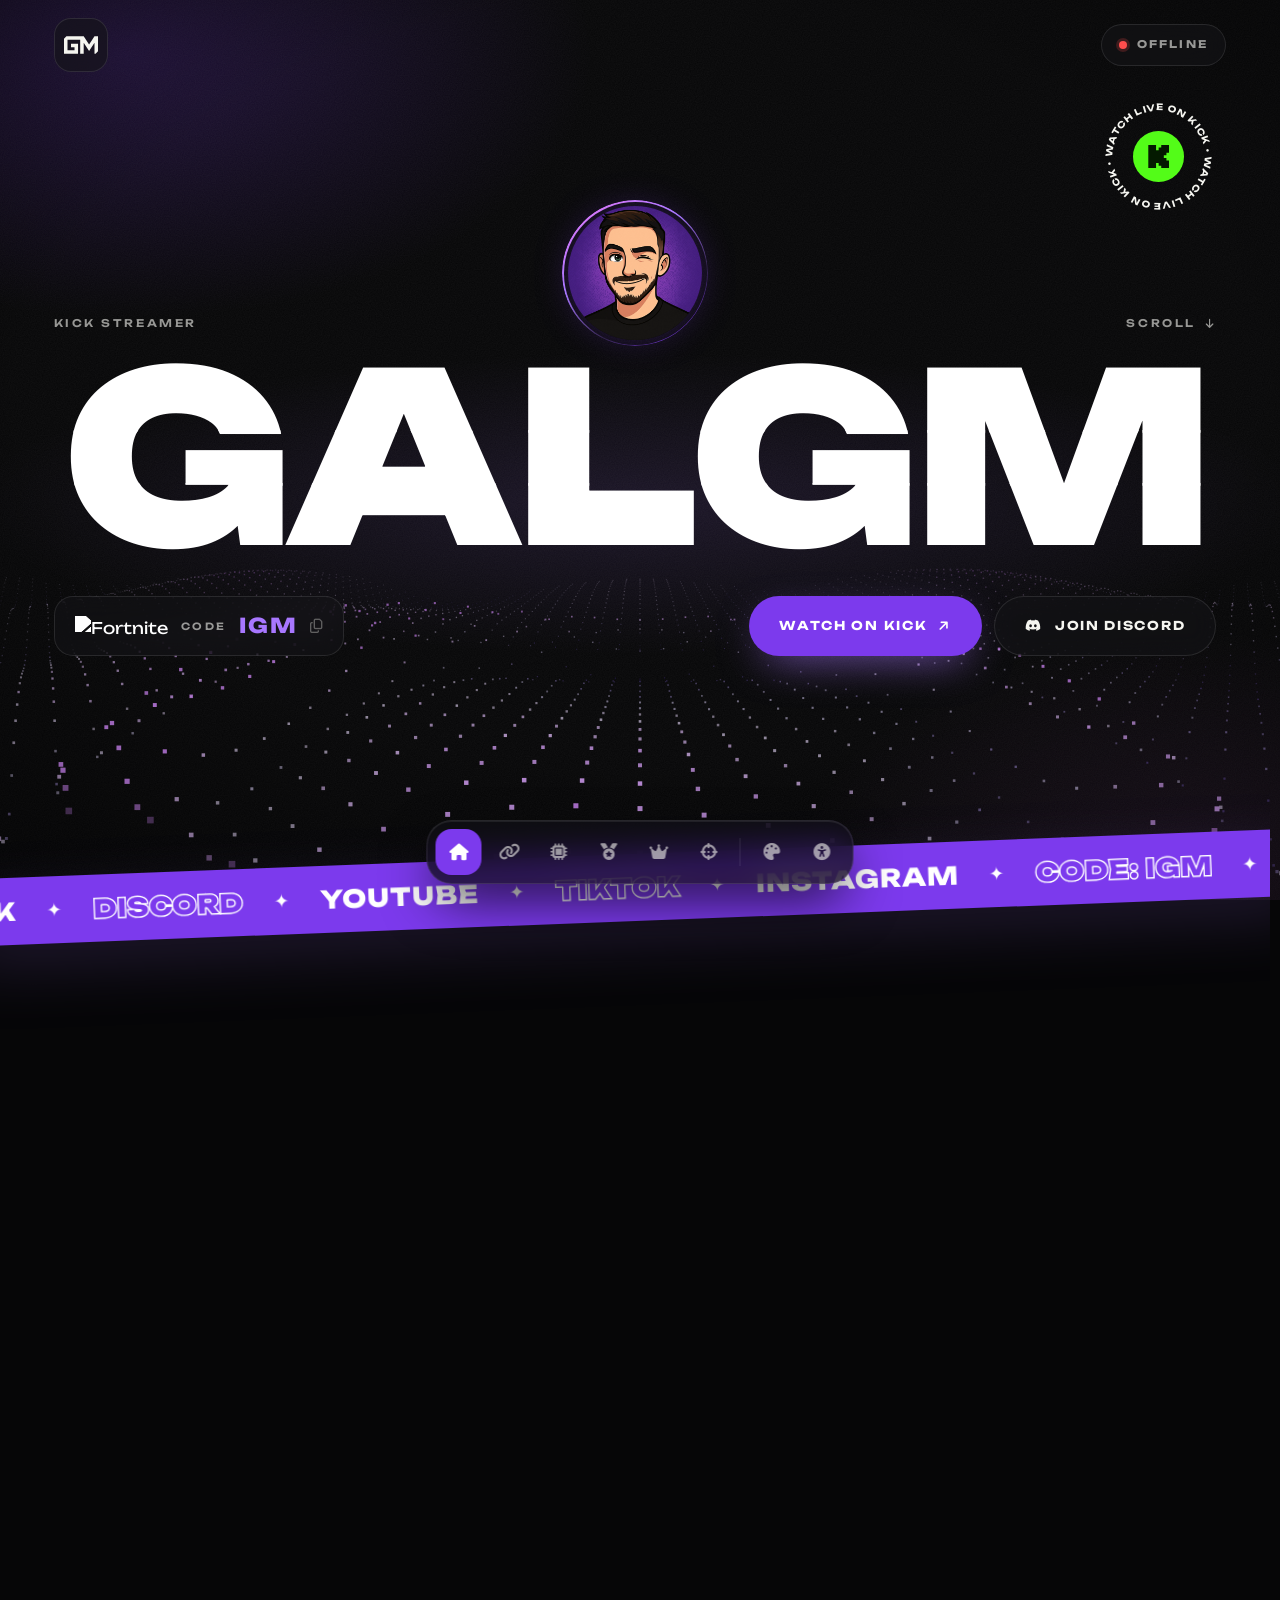
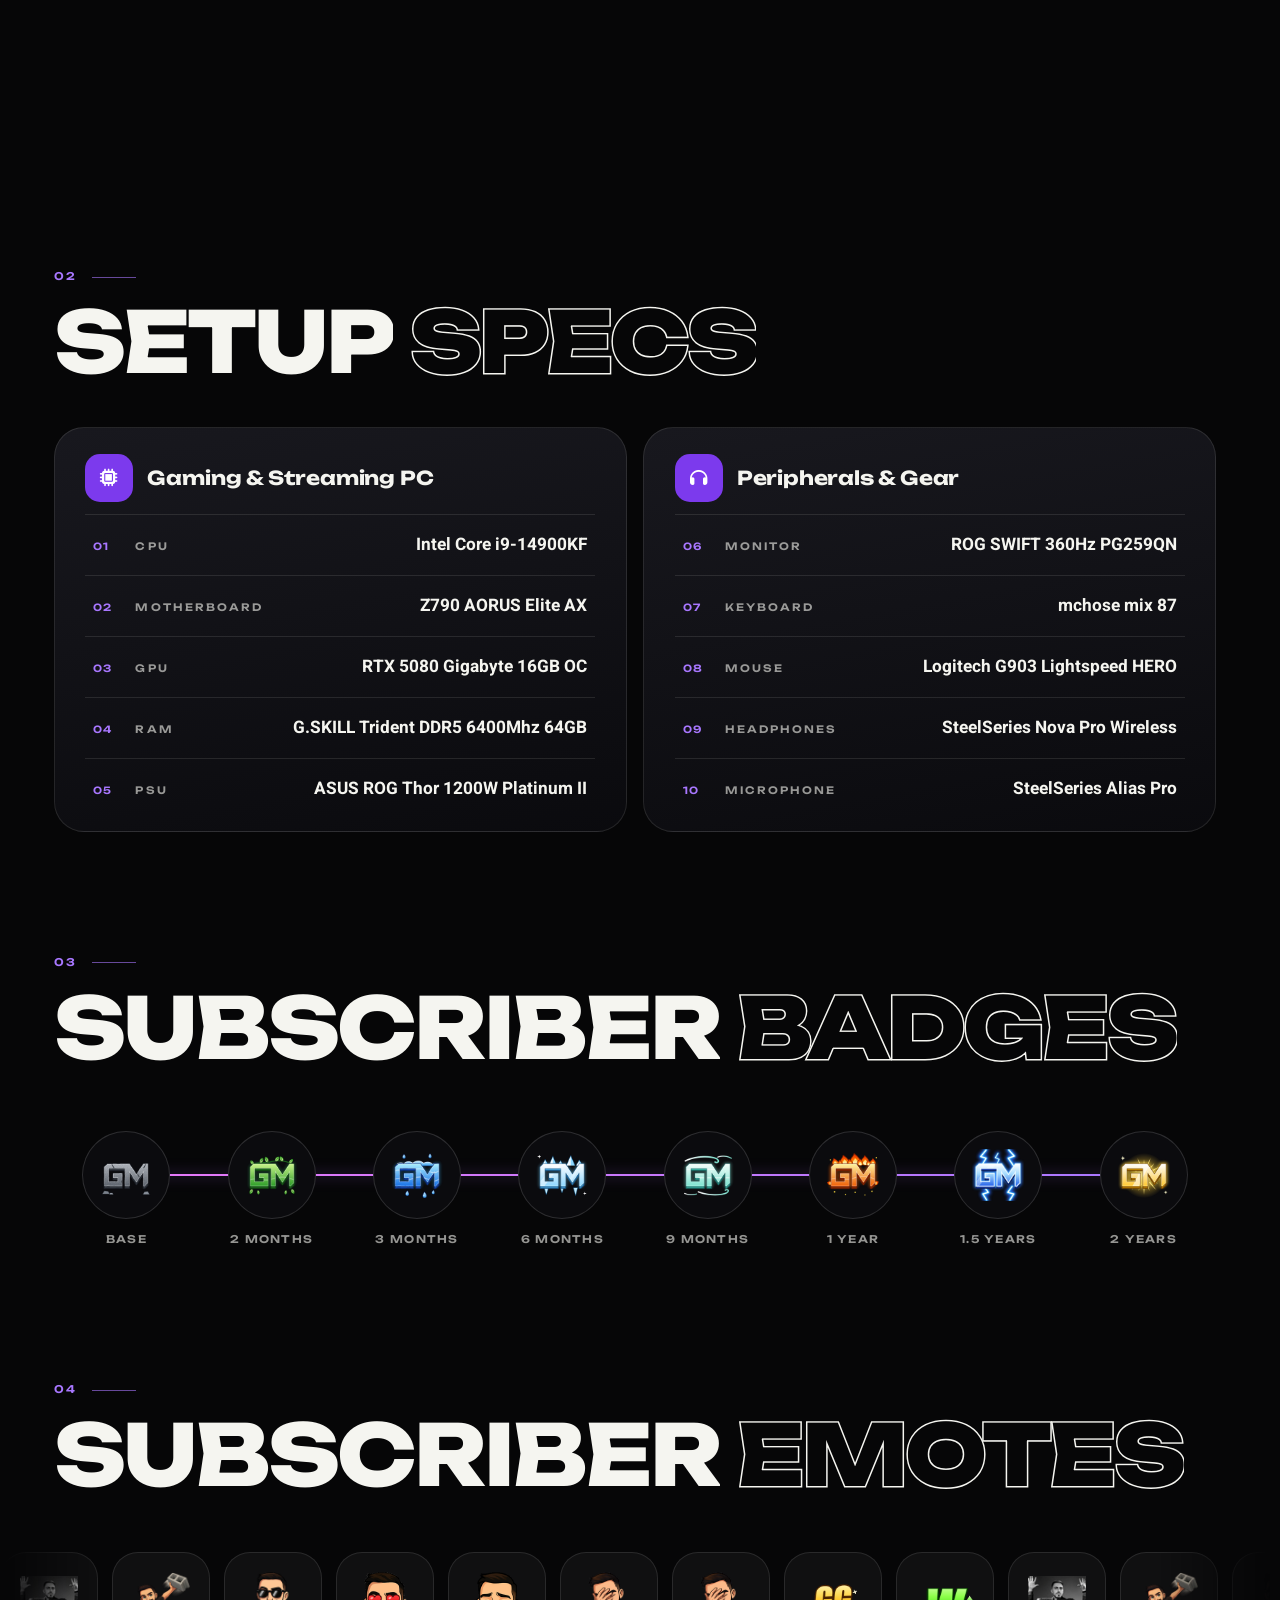
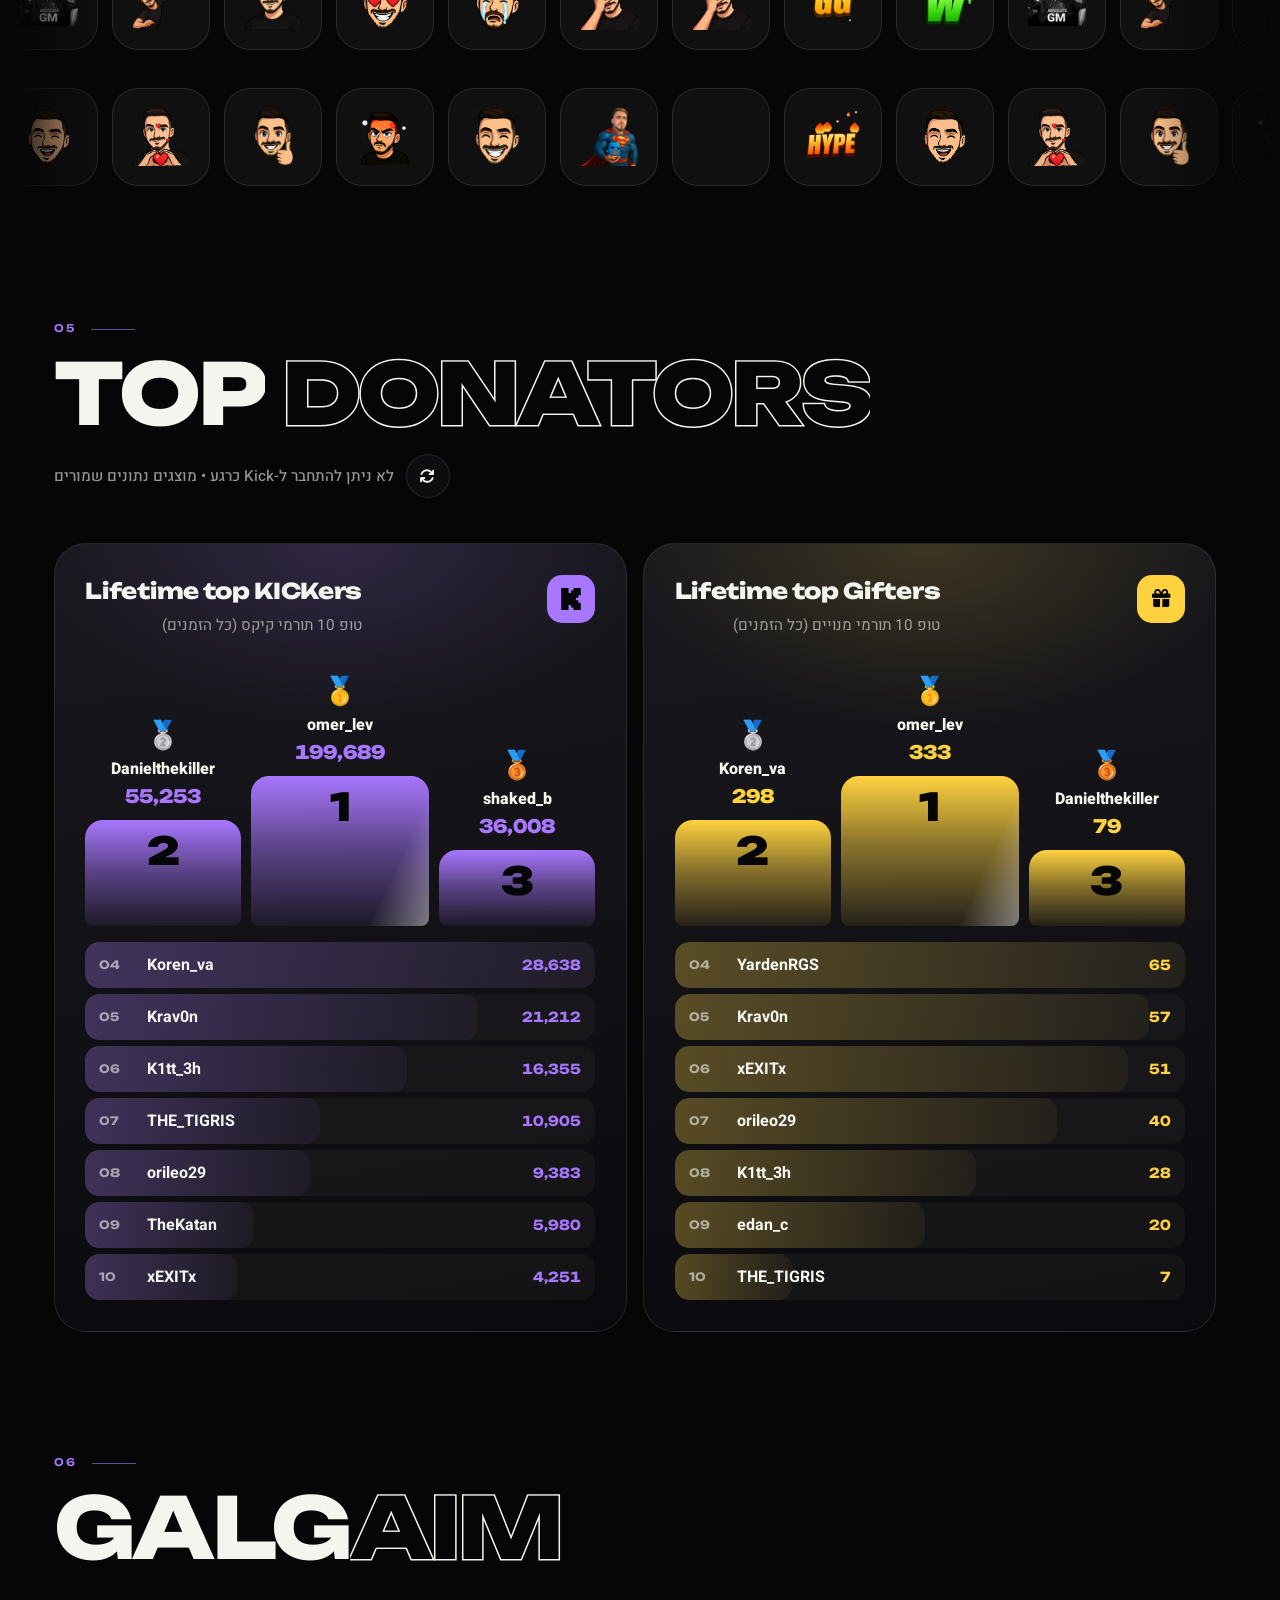
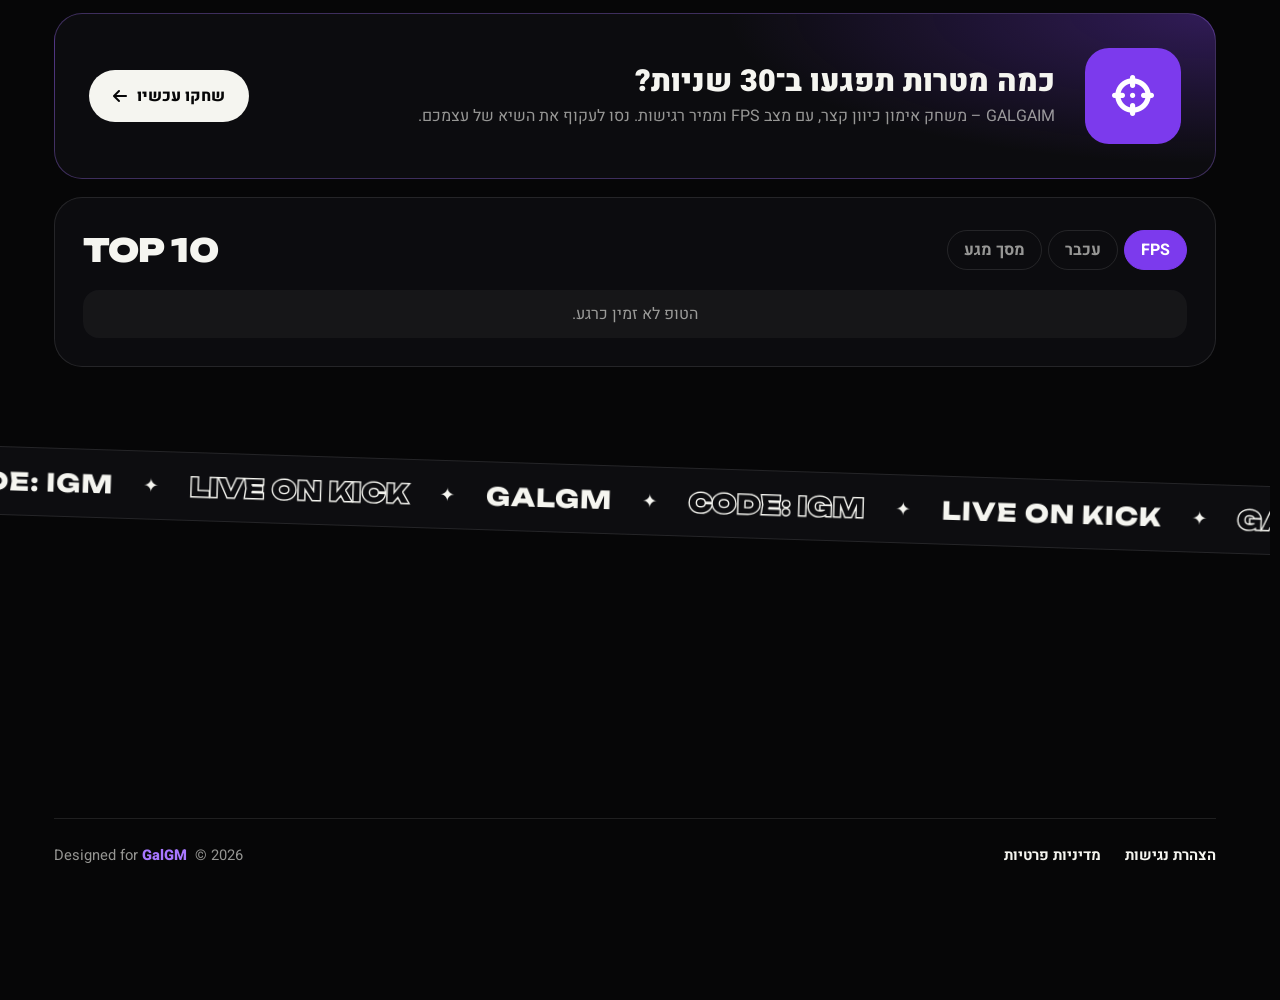
==== commit 610e2b26: "Subscriber emotes: original high-resolution art, sharper animations Static emotes now come from the " ====
--- a/index.html
+++ b/index.html
@@ -325,27 +325,27 @@
     <div class="emotes" id="emotesContainer" data-reveal>
       <div class="emote-row">
         <div class="emote-track">
-          <span class="emote" title="Emote 1"><img src="Subscriber%20emotes/1.png" alt="Emote 1" loading="lazy" draggable="false"></span>
-          <span class="emote" title="Emote 2"><img src="Subscriber%20emotes/2.png" alt="Emote 2" loading="lazy" draggable="false"></span>
-          <span class="emote" title="Emote 3"><img src="Subscriber%20emotes/3.png" alt="Emote 3" loading="lazy" draggable="false"></span>
-          <span class="emote" title="Emote 4 (Animated)"><img src="Subscriber%20emotes/4.gif" alt="Emote 4" loading="lazy" draggable="false"></span>
-          <span class="emote" title="Emote 5 (Animated)"><img src="Subscriber%20emotes/5.gif" alt="Emote 5" loading="lazy" draggable="false"></span>
-          <span class="emote" title="Emote 6 (Animated)"><img src="Subscriber%20emotes/6.gif" alt="Emote 6" loading="lazy" draggable="false"></span>
-          <span class="emote" title="Emote 7"><img src="Subscriber%20emotes/7.png" alt="Emote 7" loading="lazy" draggable="false"></span>
-          <span class="emote" title="GG (Animated)"><img src="Subscriber%20emotes/14.gif" alt="GG" loading="lazy" draggable="false"></span>
-          <span class="emote" title="W (Animated)"><img src="Subscriber%20emotes/15.gif" alt="W" loading="lazy" draggable="false"></span>
+          <span class="emote" title="Emote 1"><img src="Subscriber%20emotes/1.png?v=3" alt="Emote 1" loading="lazy" draggable="false"></span>
+          <span class="emote" title="Emote 2"><img src="Subscriber%20emotes/2.png?v=3" alt="Emote 2" loading="lazy" draggable="false"></span>
+          <span class="emote" title="Emote 3"><img src="Subscriber%20emotes/3.png?v=3" alt="Emote 3" loading="lazy" draggable="false"></span>
+          <span class="emote" title="Emote 4 (Animated)"><img src="Subscriber%20emotes/4.gif?v=3" alt="Emote 4" loading="lazy" draggable="false"></span>
+          <span class="emote" title="Emote 5 (Animated)"><img src="Subscriber%20emotes/5.gif?v=3" alt="Emote 5" loading="lazy" draggable="false"></span>
+          <span class="emote" title="Emote 6"><img src="Subscriber%20emotes/6.png?v=3" alt="Emote 6" loading="lazy" draggable="false"></span>
+          <span class="emote" title="Emote 7"><img src="Subscriber%20emotes/7.png?v=3" alt="Emote 7" loading="lazy" draggable="false"></span>
+          <span class="emote" title="GG (Animated)"><img src="Subscriber%20emotes/14.gif?v=3" alt="GG" loading="lazy" draggable="false"></span>
+          <span class="emote" title="W (Animated)"><img src="Subscriber%20emotes/15.gif?v=3" alt="W" loading="lazy" draggable="false"></span>
         </div>
       </div>
       <div class="emote-row rev">
         <div class="emote-track">
-          <span class="emote" title="Emote 8 (Animated)"><img src="Subscriber%20emotes/8.gif?v=2" alt="Emote 8" loading="lazy" draggable="false"></span>
-          <span class="emote" title="Emote 9 (Animated)"><img src="Subscriber%20emotes/9.gif" alt="Emote 9" loading="lazy" draggable="false"></span>
-          <span class="emote" title="Emote 10"><img src="Subscriber%20emotes/10.png" alt="Emote 10" loading="lazy" draggable="false"></span>
-          <span class="emote" title="Emote 11 (Animated)"><img src="Subscriber%20emotes/11.gif" alt="Emote 11" loading="lazy" draggable="false"></span>
-          <span class="emote" title="Emote 12"><img src="Subscriber%20emotes/12.png" alt="Emote 12" loading="lazy" draggable="false"></span>
-          <span class="emote" title="Emote 13"><img src="Subscriber%20emotes/13.png" alt="Emote 13" loading="lazy" draggable="false"></span>
-          <span class="emote" title="L (Animated)"><img src="Subscriber%20emotes/16.gif" alt="L" loading="lazy" draggable="false"></span>
-          <span class="emote" title="HYPE (Animated)"><img src="Subscriber%20emotes/17.gif" alt="HYPE" loading="lazy" draggable="false"></span>
+          <span class="emote" title="Emote 8 (Animated)"><img src="Subscriber%20emotes/8.gif?v=3" alt="Emote 8" loading="lazy" draggable="false"></span>
+          <span class="emote" title="Emote 9 (Animated)"><img src="Subscriber%20emotes/9.gif?v=3" alt="Emote 9" loading="lazy" draggable="false"></span>
+          <span class="emote" title="Emote 10"><img src="Subscriber%20emotes/10.png?v=3" alt="Emote 10" loading="lazy" draggable="false"></span>
+          <span class="emote" title="Emote 11 (Animated)"><img src="Subscriber%20emotes/11.gif?v=3" alt="Emote 11" loading="lazy" draggable="false"></span>
+          <span class="emote" title="Emote 12"><img src="Subscriber%20emotes/12.png?v=3" alt="Emote 12" loading="lazy" draggable="false"></span>
+          <span class="emote" title="Emote 13"><img src="Subscriber%20emotes/13.png?v=3" alt="Emote 13" loading="lazy" draggable="false"></span>
+          <span class="emote" title="L (Animated)"><img src="Subscriber%20emotes/16.gif?v=3" alt="L" loading="lazy" draggable="false"></span>
+          <span class="emote" title="HYPE (Animated)"><img src="Subscriber%20emotes/17.gif?v=3" alt="HYPE" loading="lazy" draggable="false"></span>
         </div>
       </div>
     </div>
@@ -510,6 +510,6 @@
 <div class="toast" id="toast" role="status" aria-live="polite"></div>
 
 <script src="fx.js?v=5"></script>
-<script src="app.js?v=12"></script>
+<script src="app.js?v=13"></script>
 </body>
 </html>
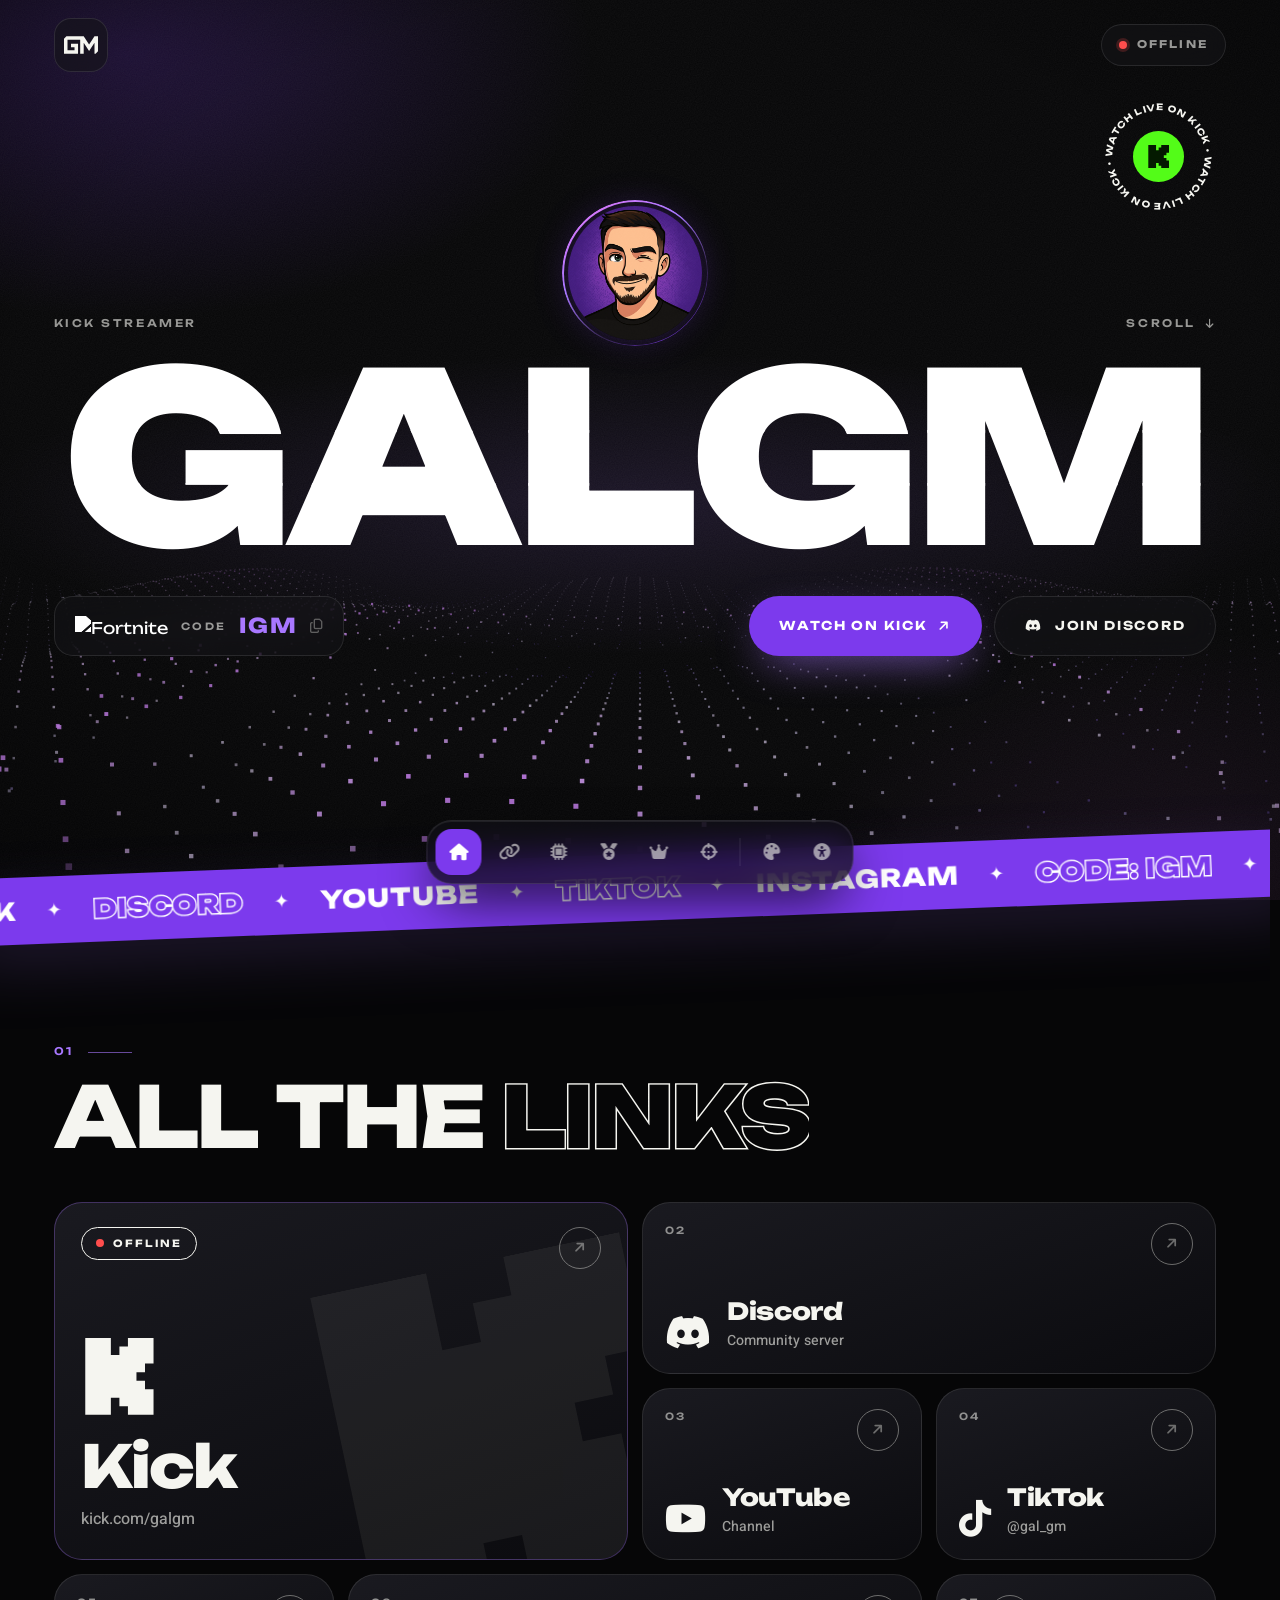
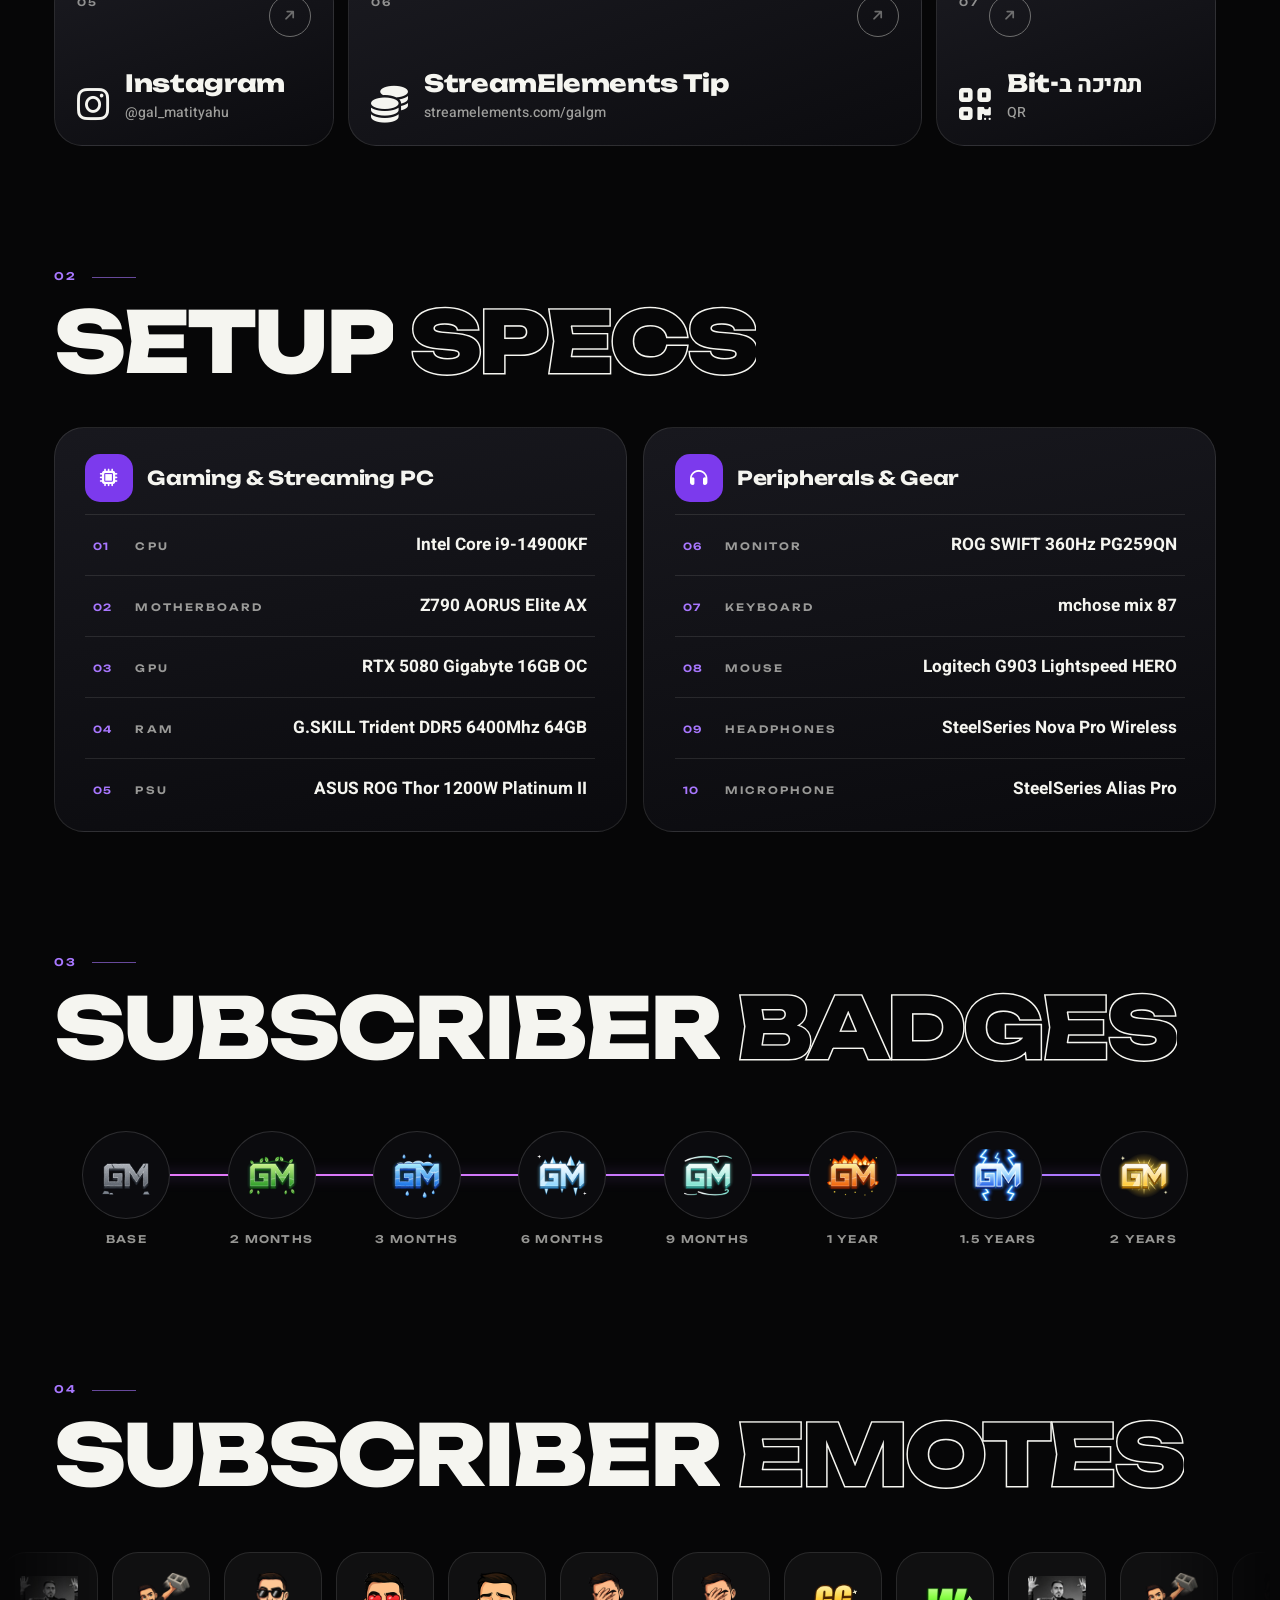
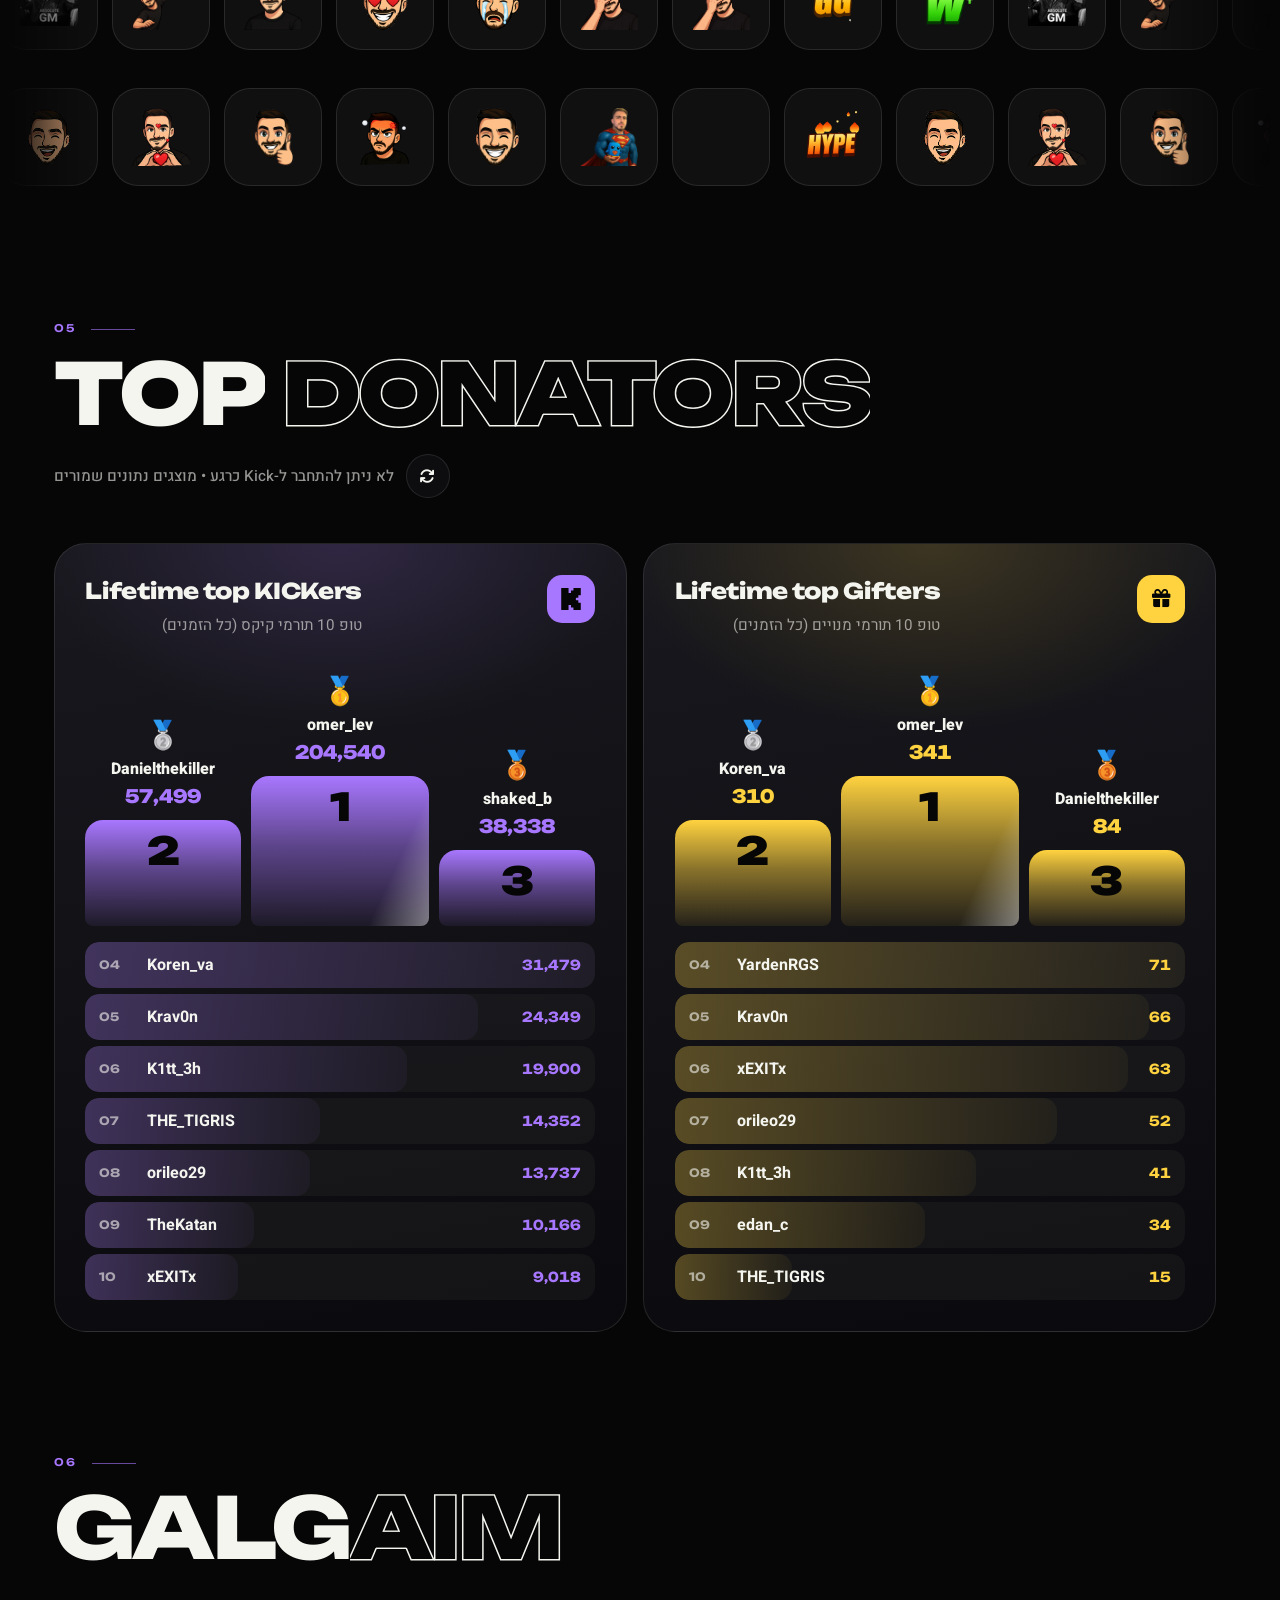
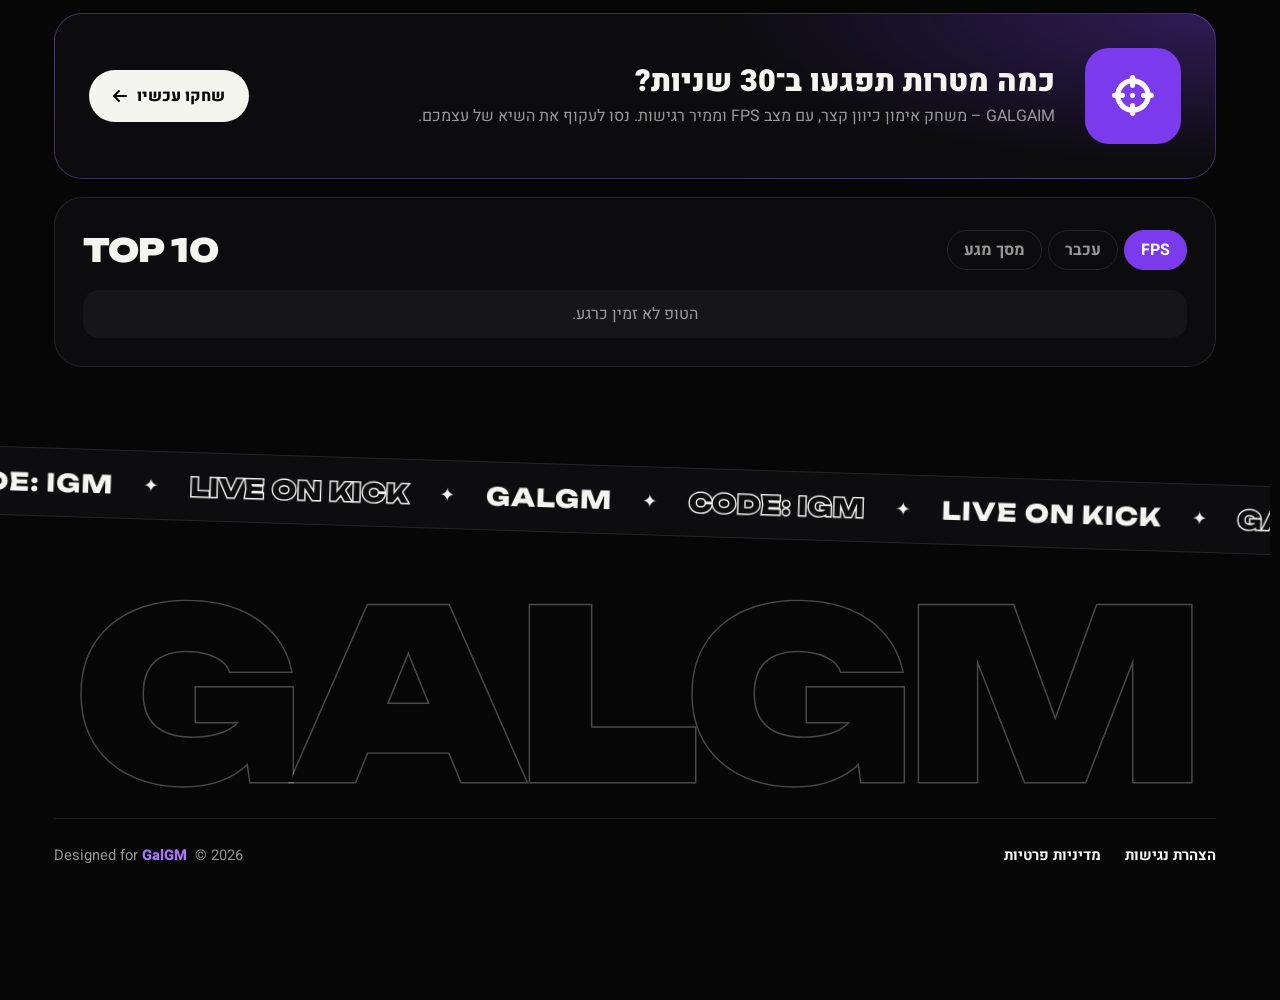
==== commit 54ed1295: "Emotes: remove the half-sunglasses emote file, keep L out of the emote rain Co-Authored-By: Claude F" ====
--- a/index.html
+++ b/index.html
@@ -510,6 +510,6 @@
 <div class="toast" id="toast" role="status" aria-live="polite"></div>
 
 <script src="fx.js?v=5"></script>
-<script src="app.js?v=13"></script>
+<script src="app.js?v=14"></script>
 </body>
 </html>
